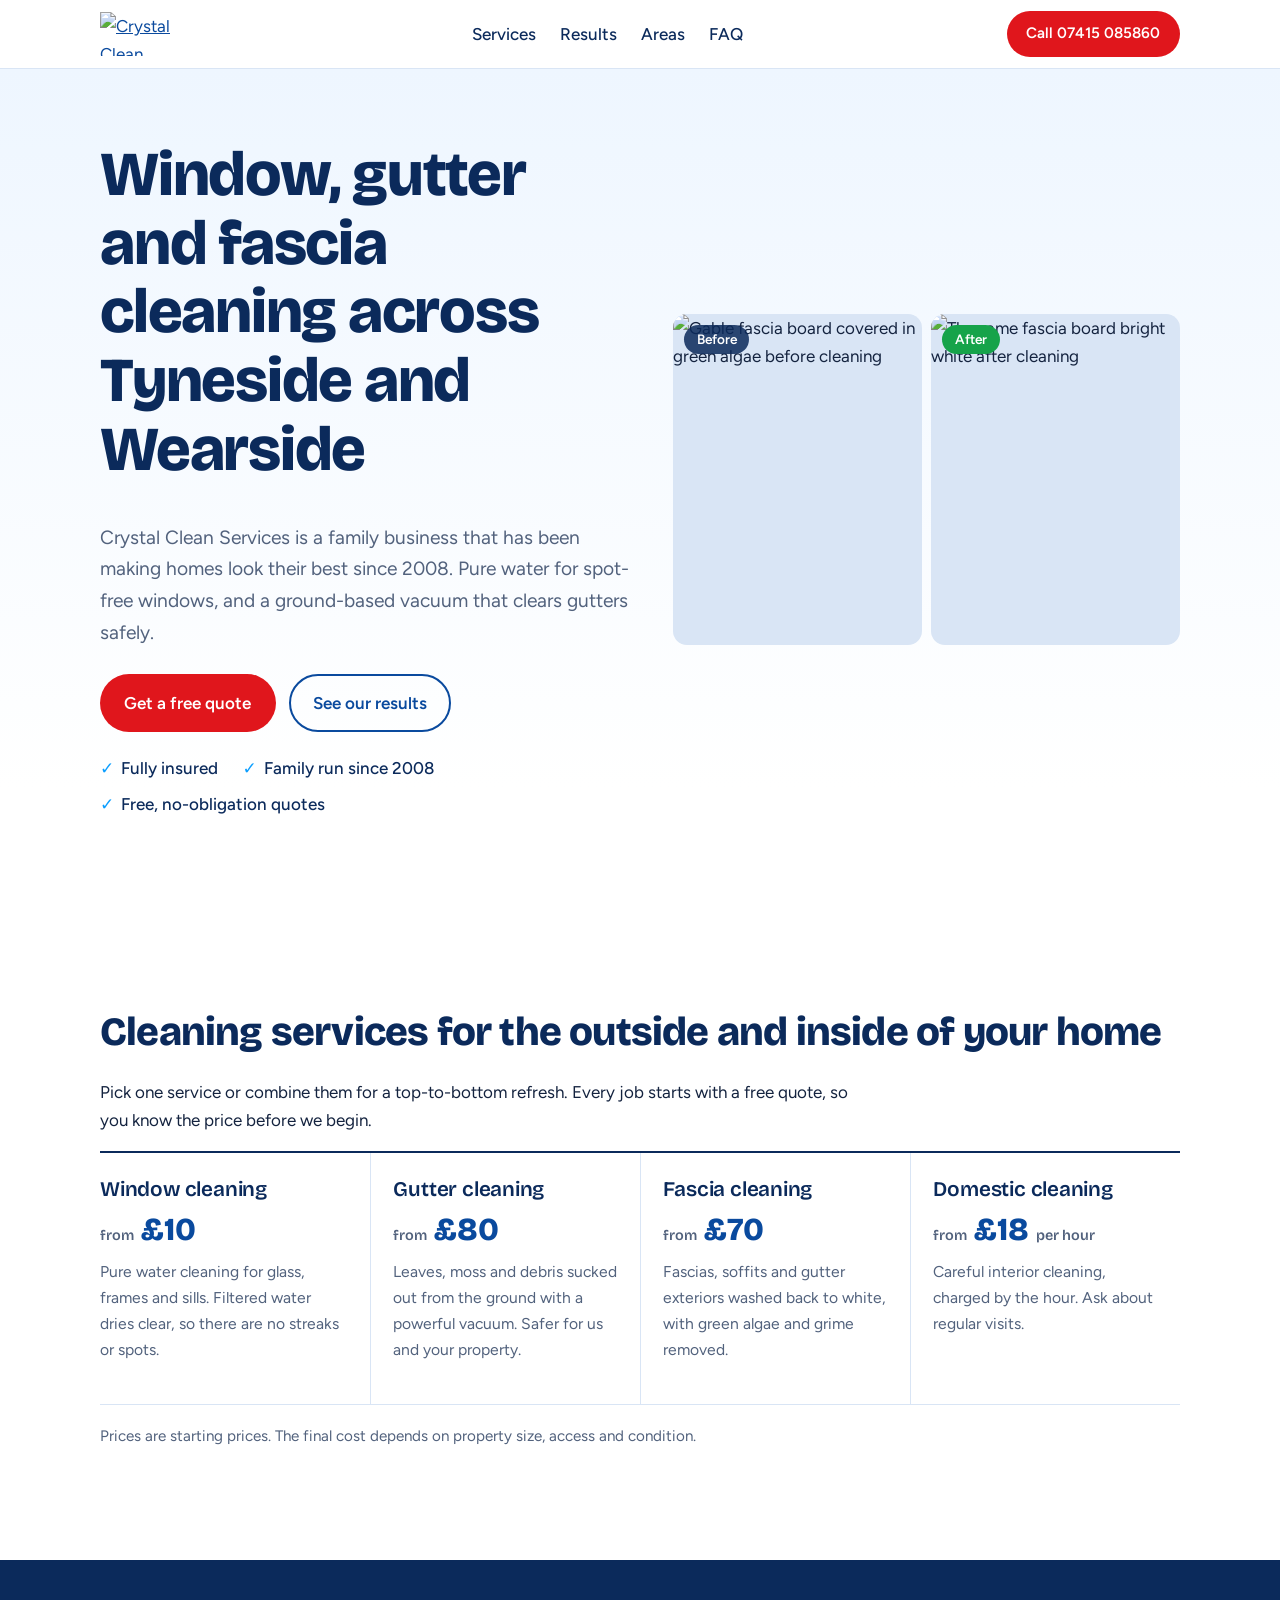
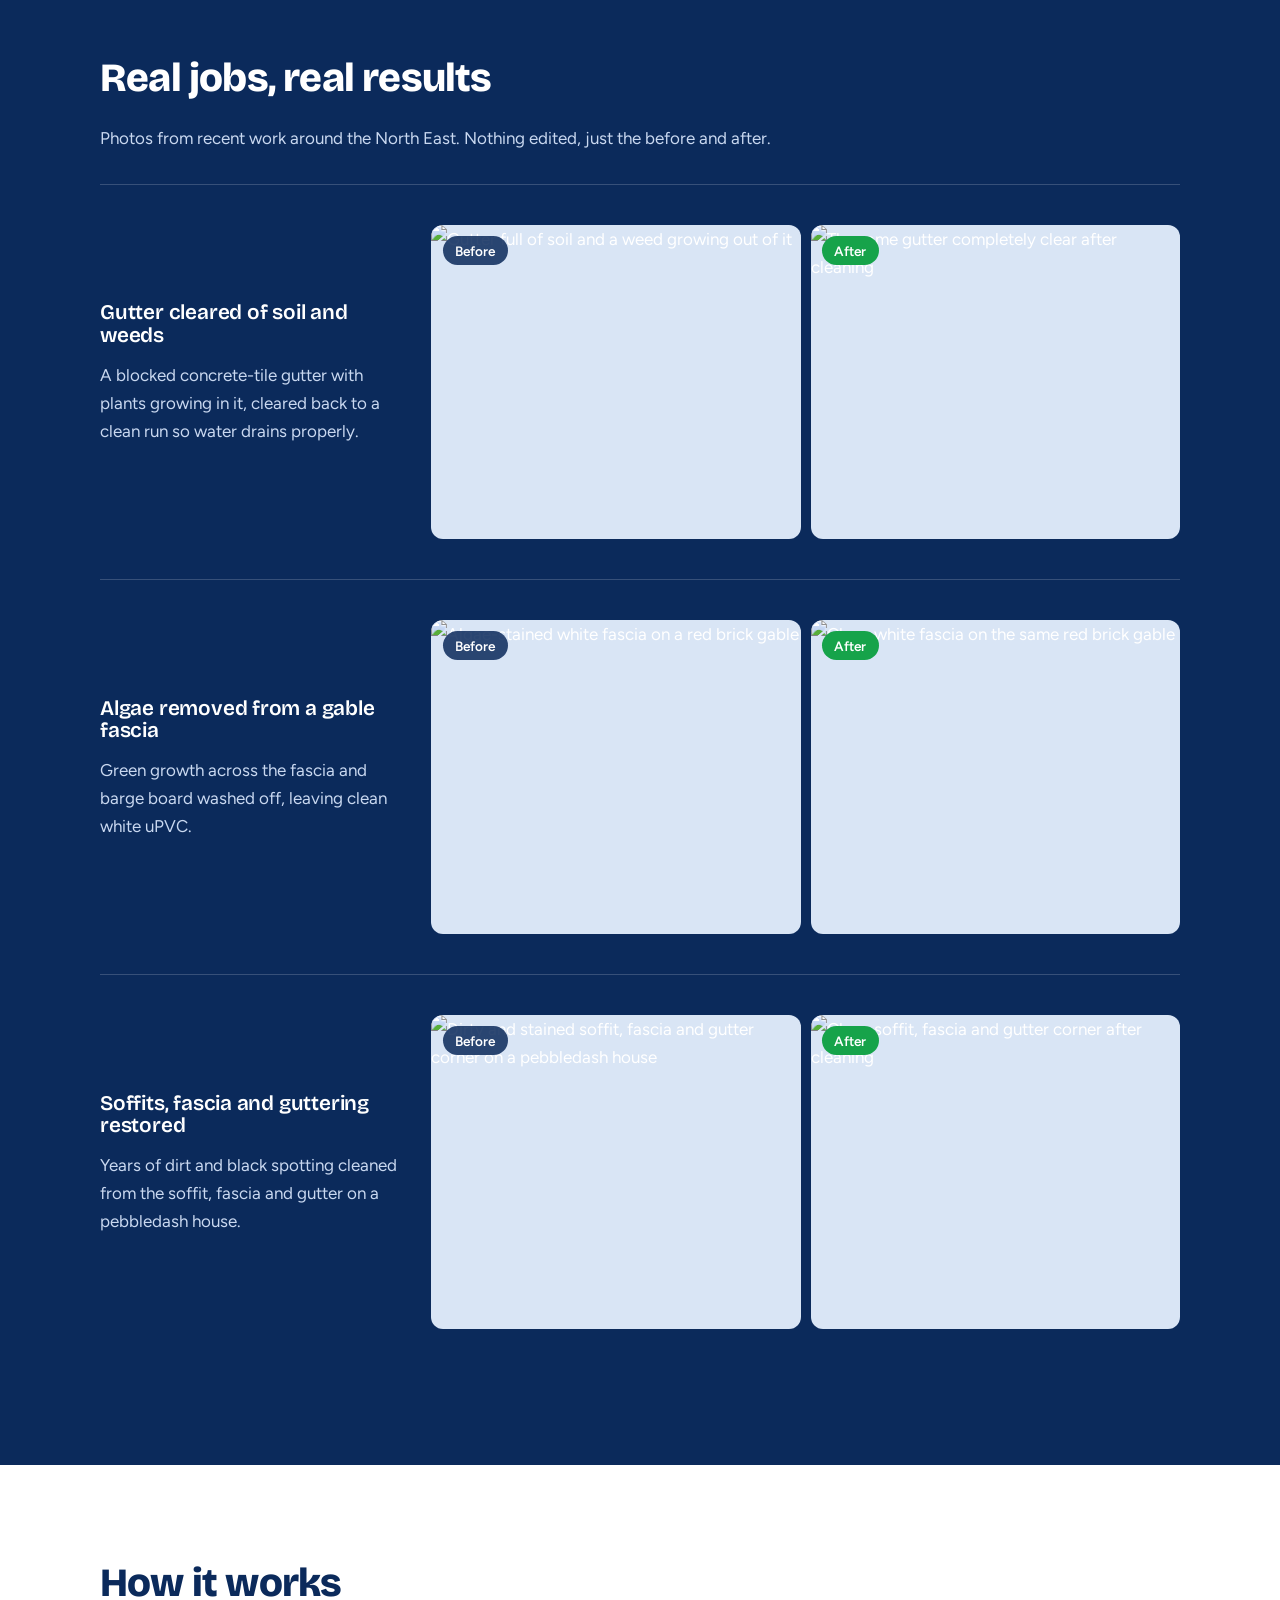
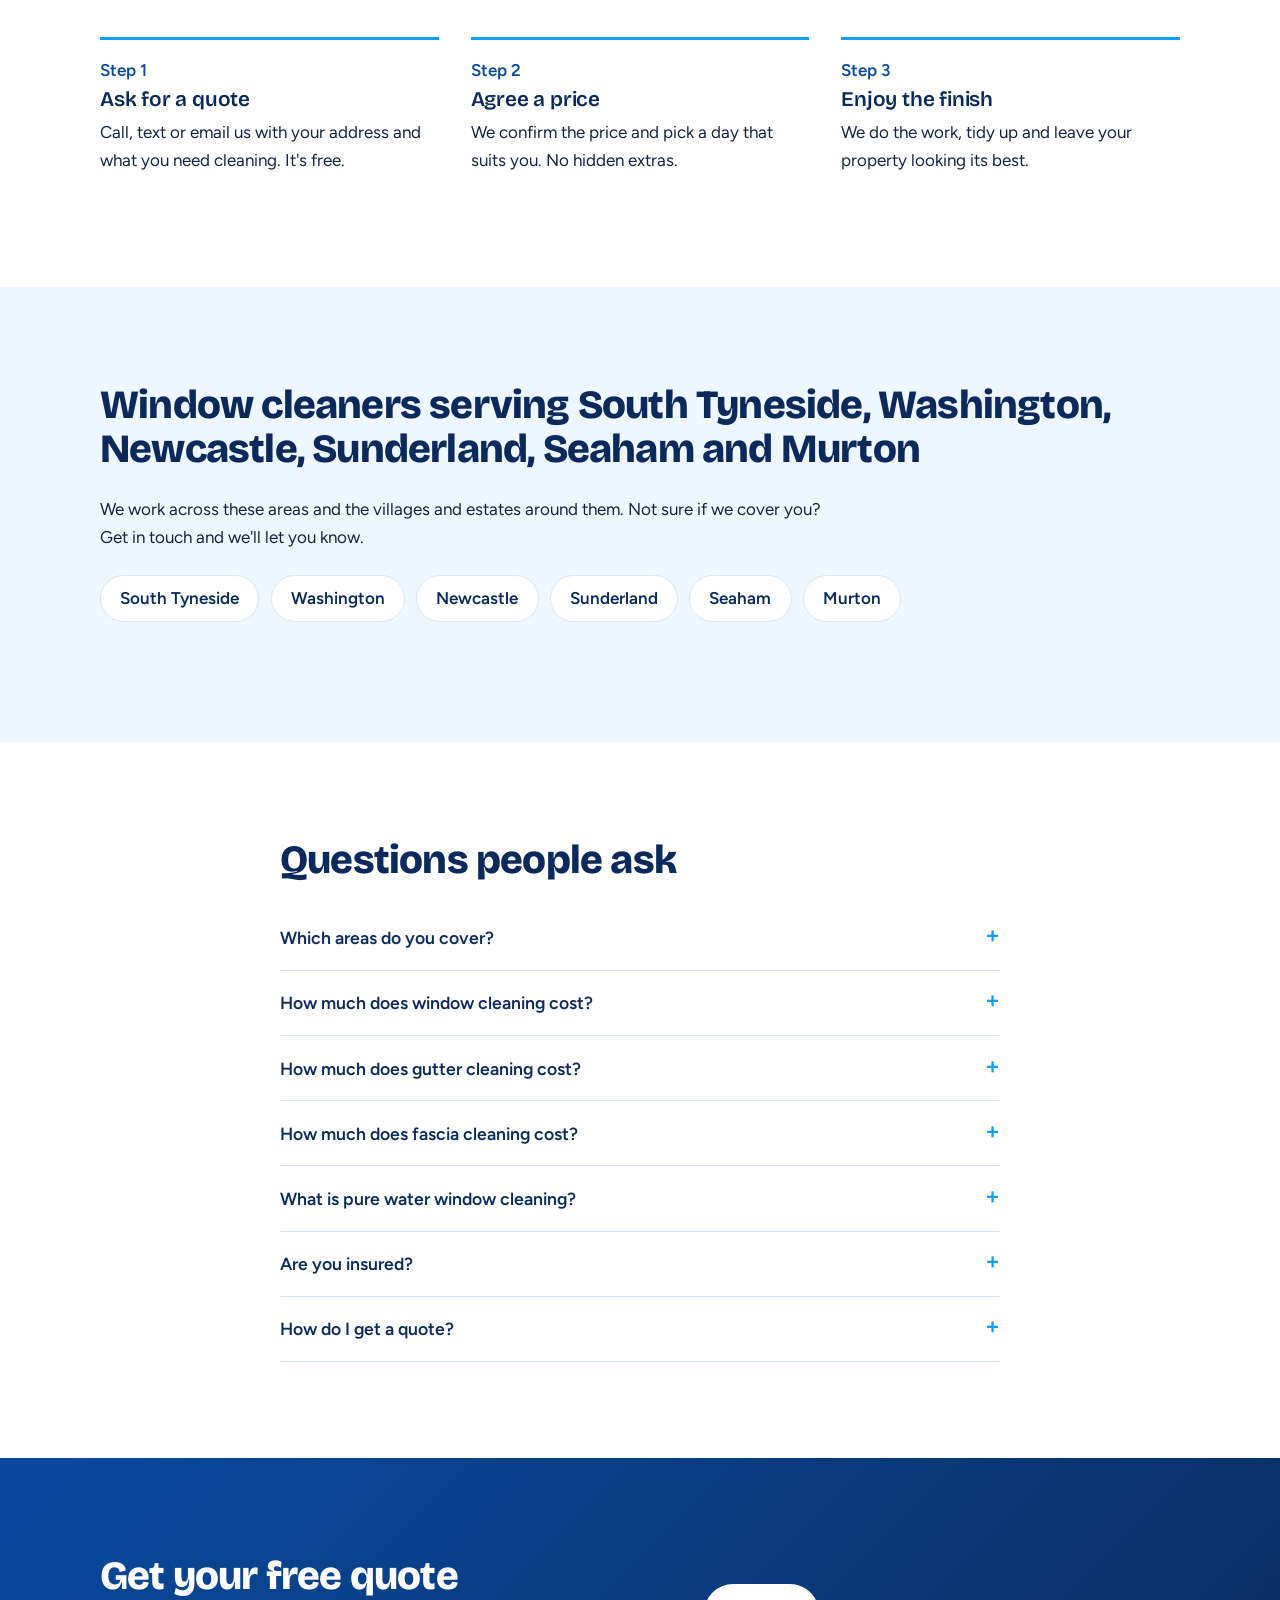
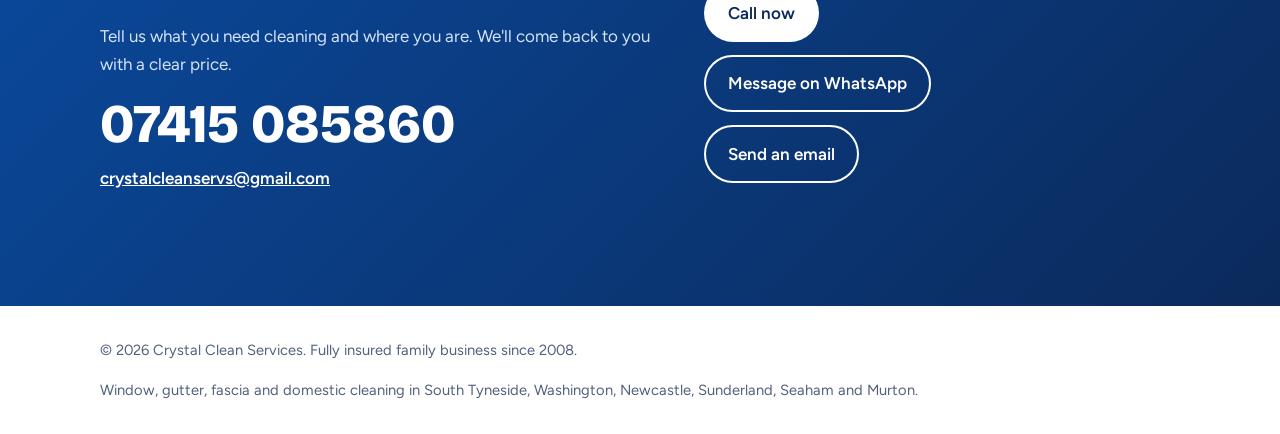
==== index.html @ f23e3ef6 "Add files via upload" ====
<!DOCTYPE html>
<html lang="en-GB">
<head>
<meta charset="utf-8">
<meta name="viewport" content="width=device-width, initial-scale=1">
<title>Window, Gutter &amp; Fascia Cleaning in South Tyneside, Washington, Newcastle, Sunderland &amp; Seaham | Crystal Clean Services</title>
<meta name="description" content="Family-run, fully insured window, gutter and fascia cleaning since 2008. Pure water window cleaning from £10. Serving South Tyneside, Washington, Newcastle, Sunderland, Seaham and Murton. Free quotes.">
<link rel="canonical" href="https://dmbennison.github.io/Crystal-Clean/">
<meta name="robots" content="index, follow, max-image-preview:large, max-snippet:-1">
<meta name="theme-color" content="#0a4a9e">
<meta name="geo.region" content="GB-TWR">
<link rel="icon" href="favicon.svg" type="image/svg+xml">
<link rel="apple-touch-icon" href="images/logo.png">

<meta property="og:type" content="website">
<meta property="og:site_name" content="Crystal Clean Services">
<meta property="og:locale" content="en_GB">
<meta property="og:title" content="Crystal Clean Services | Window, Gutter & Fascia Cleaning">
<meta property="og:description" content="Family business since 2008. Fully insured. Free quotes across South Tyneside, Washington, Newcastle, Sunderland, Seaham and Murton.">
<meta property="og:url" content="https://dmbennison.github.io/Crystal-Clean/">
<meta property="og:image" content="https://dmbennison.github.io/Crystal-Clean/images/social.jpg">
<meta name="twitter:card" content="summary_large_image">

<link rel="preconnect" href="https://fonts.googleapis.com">
<link rel="preconnect" href="https://fonts.gstatic.com" crossorigin>
<link href="https://fonts.googleapis.com/css2?family=Bricolage+Grotesque:opsz,wght@12..96,600;12..96,800&family=Figtree:wght@400;500;600&display=swap" rel="stylesheet">

<script type="application/ld+json">
{
  "@context": "https://schema.org",
  "@graph": [
    {
      "@type": ["LocalBusiness", "HomeAndConstructionBusiness"],
      "@id": "https://dmbennison.github.io/Crystal-Clean/#business",
      "name": "Crystal Clean Services",
      "url": "https://dmbennison.github.io/Crystal-Clean/",
      "logo": "https://dmbennison.github.io/Crystal-Clean/images/logo.png",
      "image": "https://dmbennison.github.io/Crystal-Clean/images/social.jpg",
      "description": "Family-run window cleaning, gutter cleaning, fascia and soffit cleaning and domestic cleaning business serving South Tyneside, Washington, Newcastle, Sunderland, Seaham and Murton since 2008. Fully insured.",
      "telephone": "+447415085860",
      "email": "crystalcleanservs@gmail.com",
      "foundingDate": "2008",
      "priceRange": "££",
      "currenciesAccepted": "GBP",
      "slogan": "Spotless results every time",
      "knowsAbout": ["Window cleaning", "Pure water window cleaning", "Gutter cleaning", "Gutter vacuum clearance", "Fascia cleaning", "Soffit cleaning", "Domestic cleaning"],
      "areaServed": [
        {"@type": "AdministrativeArea", "name": "South Tyneside"},
        {"@type": "City", "name": "Washington"},
        {"@type": "City", "name": "Newcastle upon Tyne"},
        {"@type": "City", "name": "Sunderland"},
        {"@type": "City", "name": "Seaham"},
        {"@type": "Place", "name": "Murton"}
      ],
      "hasOfferCatalog": {
        "@type": "OfferCatalog",
        "name": "Cleaning services",
        "itemListElement": [
          {"@type": "Offer", "priceSpecification": {"@type": "PriceSpecification", "minPrice": 10, "priceCurrency": "GBP"}, "itemOffered": {"@type": "Service", "name": "Window cleaning", "description": "Pure water window cleaning for a spot-free finish."}},
          {"@type": "Offer", "priceSpecification": {"@type": "PriceSpecification", "minPrice": 80, "priceCurrency": "GBP"}, "itemOffered": {"@type": "Service", "name": "Gutter cleaning", "description": "Gutters cleared from the ground using a powerful vacuum system."}},
          {"@type": "Offer", "priceSpecification": {"@type": "PriceSpecification", "minPrice": 70, "priceCurrency": "GBP"}, "itemOffered": {"@type": "Service", "name": "Fascia cleaning", "description": "Fascias, soffits and guttering exteriors cleaned and restored to white."}},
          {"@type": "Offer", "priceSpecification": {"@type": "UnitPriceSpecification", "price": 18, "priceCurrency": "GBP", "unitText": "HUR"}, "itemOffered": {"@type": "Service", "name": "Domestic cleaning", "description": "Interior home cleaning charged by the hour."}}
        ]
      }
    },
    {
      "@type": "WebSite",
      "@id": "https://dmbennison.github.io/Crystal-Clean/#website",
      "url": "https://dmbennison.github.io/Crystal-Clean/",
      "name": "Crystal Clean Services",
      "publisher": {"@id": "https://dmbennison.github.io/Crystal-Clean/#business"},
      "inLanguage": "en-GB"
    },
    {
      "@type": "FAQPage",
      "mainEntity": [
        {"@type": "Question", "name": "Which areas do you cover?", "acceptedAnswer": {"@type": "Answer", "text": "Crystal Clean Services covers South Tyneside, Washington, Newcastle, Sunderland, Seaham and Murton."}},
        {"@type": "Question", "name": "How much does window cleaning cost?", "acceptedAnswer": {"@type": "Answer", "text": "Window cleaning starts from £10. The final price depends on the size and type of property, so we give a free quote first."}},
        {"@type": "Question", "name": "How much does gutter cleaning cost?", "acceptedAnswer": {"@type": "Answer", "text": "Gutter cleaning starts from £80. We clear gutters from the ground with a powerful vacuum system, so no ladders are needed on most homes."}},
        {"@type": "Question", "name": "How much does fascia cleaning cost?", "acceptedAnswer": {"@type": "Answer", "text": "Fascia cleaning starts from £70, depending on the size of the property and how much algae and staining there is."}},
        {"@type": "Question", "name": "What is pure water window cleaning?", "acceptedAnswer": {"@type": "Answer", "text": "Pure water window cleaning uses filtered, mineral-free water so glass and frames dry without streaks or spots and stay cleaner for longer."}},
        {"@type": "Question", "name": "Are you insured?", "acceptedAnswer": {"@type": "Answer", "text": "Yes. Crystal Clean Services is a family business trading since 2008 and is fully insured."}},
        {"@type": "Question", "name": "How do I get a quote?", "acceptedAnswer": {"@type": "Answer", "text": "Call or text 07415 085860 or email crystalcleanservs@gmail.com. Quotes are free."}}
      ]
    }
  ]
}
</script>

<style>
:root{
  --navy:#0b2a5b; --blue:#0a4a9e; --sky:#0b9eff; --red:#e0161c;
  --wash:#eef6ff; --ink:#14233f; --muted:#52627d; --line:#d9e5f5; --white:#fff;
  --display:"Bricolage Grotesque","Segoe UI",system-ui,sans-serif;
  --body:"Figtree","Segoe UI",system-ui,-apple-system,sans-serif;
  --max:1120px;
}
*{box-sizing:border-box}
html{scroll-behavior:smooth;scroll-padding-top:84px}
body{margin:0;font:400 1.0625rem/1.65 var(--body);color:var(--ink);background:var(--white);-webkit-font-smoothing:antialiased}
img{max-width:100%;display:block}
a{color:var(--blue)}
:focus-visible{outline:3px solid var(--sky);outline-offset:3px;border-radius:4px}
.wrap{max-width:var(--max);margin:0 auto;padding:0 1.25rem}
h1,h2,h3{font-family:var(--display);color:var(--navy);line-height:1.1;margin:0 0 .6em;letter-spacing:-.02em}
h1{font-size:clamp(2.2rem,5.6vw,3.9rem);font-weight:800}
h2{font-size:clamp(1.7rem,3.6vw,2.5rem);font-weight:800}
h3{font-size:1.3rem;font-weight:600;letter-spacing:-.01em}
p{margin:0 0 1em;max-width:68ch}
section{padding:clamp(3.5rem,8vw,6rem) 0}
.skip{position:absolute;left:-999px}.skip:focus{left:1rem;top:1rem;background:#fff;padding:.5rem 1rem;z-index:99}

/* header */
header{position:sticky;top:0;z-index:20;background:rgba(255,255,255,.94);backdrop-filter:blur(8px);border-bottom:1px solid var(--line)}
.bar{display:flex;align-items:center;justify-content:space-between;gap:1rem;min-height:68px}
.bar img{height:44px;width:auto}
nav ul{display:flex;gap:1.5rem;list-style:none;margin:0;padding:0}
nav a{text-decoration:none;color:var(--navy);font-weight:500}
nav a:hover{color:var(--sky)}
.btn{display:inline-flex;align-items:center;gap:.5rem;padding:.8rem 1.4rem;border-radius:999px;font-weight:600;text-decoration:none;border:2px solid transparent;transition:background .2s,transform .2s}
.btn-primary{background:var(--red);color:#fff}.btn-primary:hover{background:#b80f14}
.btn-ghost{border-color:var(--blue);color:var(--blue)}.btn-ghost:hover{background:var(--wash)}
.btn-sm{padding:.55rem 1.1rem;font-size:.95rem}
@media(max-width:820px){nav{display:none}}

/* hero */
.hero{background:linear-gradient(180deg,var(--wash),#fff 85%);padding-top:clamp(2.5rem,6vw,4.5rem)}
.hero-grid{display:grid;gap:2.5rem;grid-template-columns:1.05fr 1fr;align-items:center}
.hero p.lead{font-size:1.2rem;color:var(--muted)}
.cta-row{display:flex;flex-wrap:wrap;gap:.8rem;margin:1.6rem 0 1.4rem}
.trust{display:flex;flex-wrap:wrap;gap:.5rem 1.5rem;list-style:none;margin:0;padding:0;font-weight:500;color:var(--navy)}
.trust li::before{content:"✓";color:var(--sky);font-weight:800;margin-right:.45rem}
.pair{display:grid;grid-template-columns:1fr 1fr;gap:.6rem}
.pair figure{margin:0;position:relative;border-radius:14px;overflow:hidden;background:var(--line)}
.pair img{width:100%;height:100%;object-fit:cover;aspect-ratio:3/4}
@media(max-width:860px){.hero-grid{grid-template-columns:1fr}}

/* services */
.services{display:grid;grid-template-columns:repeat(4,1fr);border-top:2px solid var(--navy)}
.svc{padding:1.6rem 1.4rem 1.6rem 0;border-bottom:1px solid var(--line)}
.svc+.svc{padding-left:1.4rem;border-left:1px solid var(--line)}
.price{font-family:var(--display);font-weight:800;font-size:2rem;color:var(--blue);line-height:1;margin:.2rem 0 .8rem}
.price small{font-size:.9rem;font-weight:600;color:var(--muted)}
.svc p{font-size:.98rem;color:var(--muted)}
.note{color:var(--muted);font-size:.95rem;margin-top:1.2rem}
@media(max-width:900px){.services{grid-template-columns:1fr 1fr}.svc:nth-child(odd){padding-left:0;border-left:0}}
@media(max-width:540px){.services{grid-template-columns:1fr}.svc+.svc{padding-left:0;border-left:0}}

/* results */
.results{background:var(--navy);color:#fff}
.results h2,.results h3{color:#fff}
.results p{color:#c9d8f0}
.job{display:grid;grid-template-columns:minmax(0,.8fr) minmax(0,2fr);gap:2rem;align-items:center;padding:2.5rem 0;border-top:1px solid rgba(255,255,255,.18)}
.job:first-of-type{margin-top:2rem}
.job .pair figure{border-radius:12px}
.job .pair img{aspect-ratio:4/3.4}
.tag{position:absolute;left:.7rem;top:.7rem;padding:.2rem .8rem;border-radius:999px;font-size:.85rem;font-weight:600;color:#fff;background:rgba(11,42,91,.85)}
.tag.after{background:#16a34a}
@media(max-width:860px){.job{grid-template-columns:1fr;gap:1rem}}
@media(max-width:480px){.job .pair{grid-template-columns:1fr}}

/* process */
.steps{display:grid;grid-template-columns:repeat(3,1fr);gap:2rem;list-style:none;padding:0;margin:2rem 0 0;counter-reset:s}
.steps li{counter-increment:s;padding-top:1rem;border-top:3px solid var(--sky)}
.steps li::before{content:"Step " counter(s);display:block;font-weight:600;color:var(--blue);margin-bottom:.3rem}
.steps h3{margin-bottom:.3em}
@media(max-width:760px){.steps{grid-template-columns:1fr}}

/* areas */
.areas{background:var(--wash)}
.area-list{display:flex;flex-wrap:wrap;gap:.7rem;list-style:none;padding:0;margin:1.5rem 0}
.area-list li{background:#fff;border:1px solid var(--line);border-radius:999px;padding:.5rem 1.2rem;font-weight:600;color:var(--navy)}

/* faq */
details{border-bottom:1px solid var(--line);padding:1.1rem 0}
summary{cursor:pointer;font-weight:600;font-size:1.1rem;color:var(--navy);list-style:none;display:flex;justify-content:space-between;gap:1rem}
summary::-webkit-details-marker{display:none}
summary::after{content:"+";font-size:1.5rem;line-height:1;color:var(--sky)}
details[open] summary::after{content:"–"}
details p{margin:.8rem 0 0;color:var(--muted)}
.faq{max-width:760px}

/* contact */
.contact{background:linear-gradient(135deg,var(--blue),var(--navy));color:#fff}
.contact h2{color:#fff}.contact p{color:#d4e3fa}
.contact-grid{display:grid;grid-template-columns:1.2fr 1fr;gap:2rem;align-items:center}
.phone{font-family:var(--display);font-weight:800;font-size:clamp(2rem,6vw,3.4rem);color:#fff;text-decoration:none;display:block;line-height:1.1}
.contact a.mail{color:#fff;font-weight:600}
.contact .btn-ghost{border-color:#fff;color:#fff}.contact .btn-ghost:hover{background:rgba(255,255,255,.12)}
.contact .btn-primary{background:#fff;color:var(--navy)}.contact .btn-primary:hover{background:var(--wash)}
@media(max-width:760px){.contact-grid{grid-template-columns:1fr}}
footer{padding:2rem 0;font-size:.92rem;color:var(--muted)}
footer .wrap{display:flex;flex-wrap:wrap;justify-content:space-between;gap:1rem}
@media(prefers-reduced-motion:reduce){html{scroll-behavior:auto}*{transition:none!important}}
</style>
</head>
<body>
<a class="skip" href="#main">Skip to content</a>

<header>
  <div class="wrap bar">
    <a href="#top" aria-label="Crystal Clean Services home"><img src="images/logo.webp" alt="Crystal Clean Services logo" width="108" height="44"></a>
    <nav aria-label="Main"><ul>
      <li><a href="#services">Services</a></li>
      <li><a href="#results">Results</a></li>
      <li><a href="#areas">Areas</a></li>
      <li><a href="#faq">FAQ</a></li>
    </ul></nav>
    <a class="btn btn-primary btn-sm" href="tel:+447415085860">Call 07415 085860</a>
  </div>
</header>

<main id="main">
<section class="hero" id="top">
  <div class="wrap hero-grid">
    <div>
      <h1>Window, gutter and fascia cleaning across Tyneside and Wearside</h1>
      <p class="lead">Crystal Clean Services is a family business that has been making homes look their best since 2008. Pure water for spot-free windows, and a ground-based vacuum that clears gutters safely.</p>
      <div class="cta-row">
        <a class="btn btn-primary" href="#contact">Get a free quote</a>
        <a class="btn btn-ghost" href="#results">See our results</a>
      </div>
      <ul class="trust">
        <li>Fully insured</li><li>Family run since 2008</li><li>Free, no-obligation quotes</li>
      </ul>
    </div>
    <div class="pair" role="group" aria-label="Fascia before and after cleaning">
      <figure><img src="images/fascia-before.webp" width="800" height="707" alt="Gable fascia board covered in green algae before cleaning"><span class="tag">Before</span></figure>
      <figure><img src="images/fascia-after.webp" width="800" height="706" alt="The same fascia board bright white after cleaning" fetchpriority="high"><span class="tag after">After</span></figure>
    </div>
  </div>
</section>

<section id="services">
  <div class="wrap">
    <h2>Cleaning services for the outside and inside of your home</h2>
    <p>Pick one service or combine them for a top-to-bottom refresh. Every job starts with a free quote, so you know the price before we begin.</p>
    <div class="services">
      <article class="svc">
        <h3>Window cleaning</h3>
        <div class="price"><small>from</small> £10</div>
        <p>Pure water cleaning for glass, frames and sills. Filtered water dries clear, so there are no streaks or spots.</p>
      </article>
      <article class="svc">
        <h3>Gutter cleaning</h3>
        <div class="price"><small>from</small> £80</div>
        <p>Leaves, moss and debris sucked out from the ground with a powerful vacuum. Safer for us and your property.</p>
      </article>
      <article class="svc">
        <h3>Fascia cleaning</h3>
        <div class="price"><small>from</small> £70</div>
        <p>Fascias, soffits and gutter exteriors washed back to white, with green algae and grime removed.</p>
      </article>
      <article class="svc">
        <h3>Domestic cleaning</h3>
        <div class="price"><small>from</small> £18 <small>per hour</small></div>
        <p>Careful interior cleaning, charged by the hour. Ask about regular visits.</p>
      </article>
    </div>
    <p class="note">Prices are starting prices. The final cost depends on property size, access and condition.</p>
  </div>
</section>

<section class="results" id="results">
  <div class="wrap">
    <h2>Real jobs, real results</h2>
    <p>Photos from recent work around the North East. Nothing edited, just the before and after.</p>

    <div class="job">
      <div>
        <h3>Gutter cleared of soil and weeds</h3>
        <p>A blocked concrete-tile gutter with plants growing in it, cleared back to a clean run so water drains properly.</p>
      </div>
      <div class="pair">
        <figure><img loading="lazy" src="images/gutter-before.webp" width="800" height="597" alt="Gutter full of soil and a weed growing out of it"><span class="tag">Before</span></figure>
        <figure><img loading="lazy" src="images/gutter-after.webp" width="800" height="596" alt="The same gutter completely clear after cleaning"><span class="tag after">After</span></figure>
      </div>
    </div>

    <div class="job">
      <div>
        <h3>Algae removed from a gable fascia</h3>
        <p>Green growth across the fascia and barge board washed off, leaving clean white uPVC.</p>
      </div>
      <div class="pair">
        <figure><img loading="lazy" src="images/fascia-before.webp" width="800" height="707" alt="Algae-stained white fascia on a red brick gable"><span class="tag">Before</span></figure>
        <figure><img loading="lazy" src="images/fascia-after.webp" width="800" height="706" alt="Clean white fascia on the same red brick gable"><span class="tag after">After</span></figure>
      </div>
    </div>

    <div class="job">
      <div>
        <h3>Soffits, fascia and guttering restored</h3>
        <p>Years of dirt and black spotting cleaned from the soffit, fascia and gutter on a pebbledash house.</p>
      </div>
      <div class="pair">
        <figure><img loading="lazy" src="images/soffit-before.webp" width="700" height="933" alt="Dirty and stained soffit, fascia and gutter corner on a pebbledash house"><span class="tag">Before</span></figure>
        <figure><img loading="lazy" src="images/soffit-after.webp" width="700" height="932" alt="Clean soffit, fascia and gutter corner after cleaning"><span class="tag after">After</span></figure>
      </div>
    </div>
  </div>
</section>

<section id="how">
  <div class="wrap">
    <h2>How it works</h2>
    <ol class="steps">
      <li><h3>Ask for a quote</h3><p>Call, text or email us with your address and what you need cleaning. It's free.</p></li>
      <li><h3>Agree a price</h3><p>We confirm the price and pick a day that suits you. No hidden extras.</p></li>
      <li><h3>Enjoy the finish</h3><p>We do the work, tidy up and leave your property looking its best.</p></li>
    </ol>
  </div>
</section>

<section class="areas" id="areas">
  <div class="wrap">
    <h2>Window cleaners serving South Tyneside, Washington, Newcastle, Sunderland, Seaham and Murton</h2>
    <p>We work across these areas and the villages and estates around them. Not sure if we cover you? Get in touch and we'll let you know.</p>
    <ul class="area-list">
      <li>South Tyneside</li><li>Washington</li><li>Newcastle</li><li>Sunderland</li><li>Seaham</li><li>Murton</li>
    </ul>
  </div>
</section>

<section id="faq">
  <div class="wrap faq">
    <h2>Questions people ask</h2>
    <details><summary>Which areas do you cover?</summary><p>We cover South Tyneside, Washington, Newcastle, Sunderland, Seaham and Murton.</p></details>
    <details><summary>How much does window cleaning cost?</summary><p>Window cleaning starts from £10. The final price depends on the size and type of your property, so we give you a free quote first.</p></details>
    <details><summary>How much does gutter cleaning cost?</summary><p>Gutter cleaning starts from £80. We clear gutters from the ground with a powerful vacuum system, so most homes don't need ladders.</p></details>
    <details><summary>How much does fascia cleaning cost?</summary><p>Fascia cleaning starts from £70, depending on the size of the property and how much algae and staining there is.</p></details>
    <details><summary>What is pure water window cleaning?</summary><p>We clean with filtered, mineral-free water. Glass and frames dry without streaks or spots, and they stay cleaner for longer.</p></details>
    <details><summary>Are you insured?</summary><p>Yes. Crystal Clean Services has been a family business since 2008 and is fully insured.</p></details>
    <details><summary>How do I get a quote?</summary><p>Call or text 07415 085860 or email crystalcleanservs@gmail.com. Quotes are free.</p></details>
  </div>
</section>

<section class="contact" id="contact">
  <div class="wrap contact-grid">
    <div>
      <h2>Get your free quote</h2>
      <p>Tell us what you need cleaning and where you are. We'll come back to you with a clear price.</p>
      <a class="phone" href="tel:+447415085860">07415 085860</a>
      <p style="margin-top:.6rem"><a class="mail" href="mailto:crystalcleanservs@gmail.com?subject=Quote%20request">crystalcleanservs@gmail.com</a></p>
    </div>
    <div class="cta-row" style="flex-direction:column;align-items:flex-start">
      <a class="btn btn-primary" href="tel:+447415085860">Call now</a>
      <a class="btn btn-ghost" href="https://wa.me/447415085860?text=Hi%2C%20I%27d%20like%20a%20quote%20please">Message on WhatsApp</a>
      <a class="btn btn-ghost" href="mailto:crystalcleanservs@gmail.com?subject=Quote%20request">Send an email</a>
    </div>
  </div>
</section>
</main>

<footer>
  <div class="wrap">
    <span>© <span id="y">2026</span> Crystal Clean Services. Fully insured family business since 2008.</span>
    <span>Window, gutter, fascia and domestic cleaning in South Tyneside, Washington, Newcastle, Sunderland, Seaham and Murton.</span>
  </div>
</footer>
<script>document.getElementById('y').textContent=new Date().getFullYear()</script>
</body>
</html>
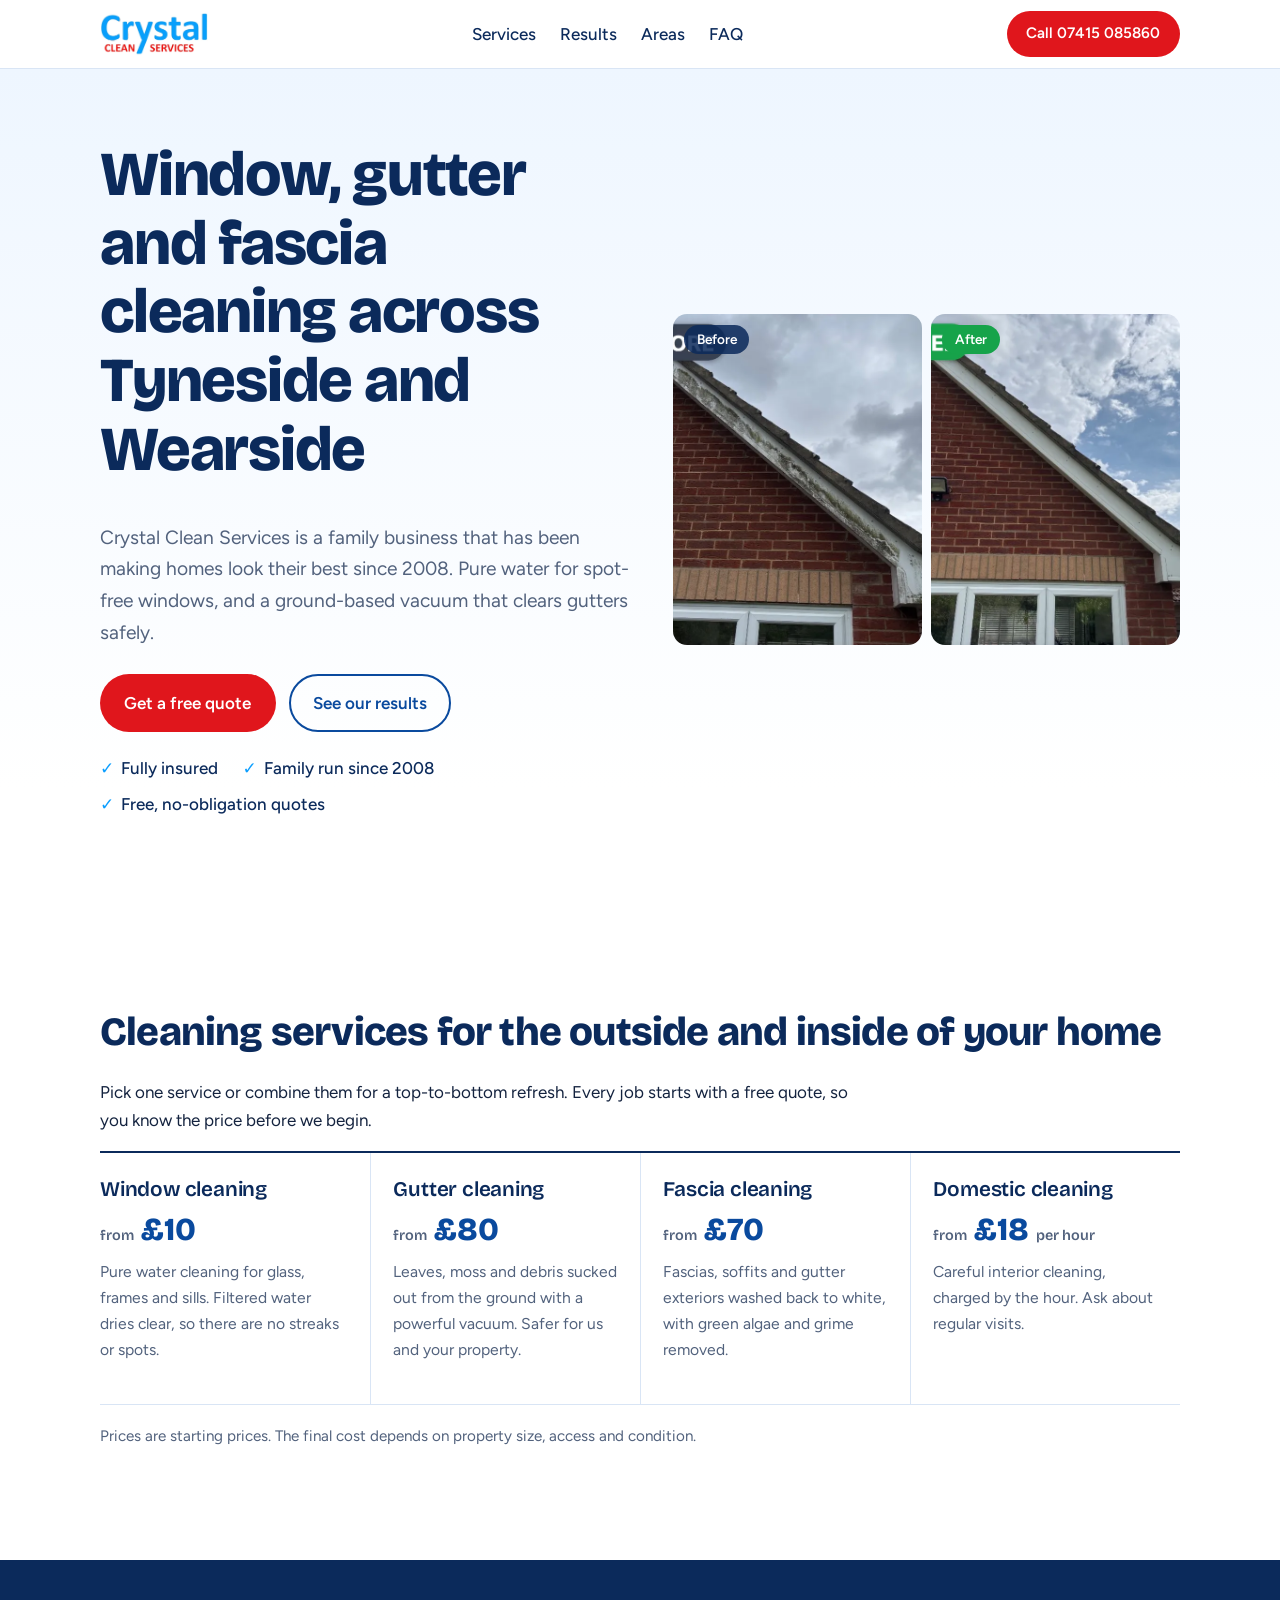
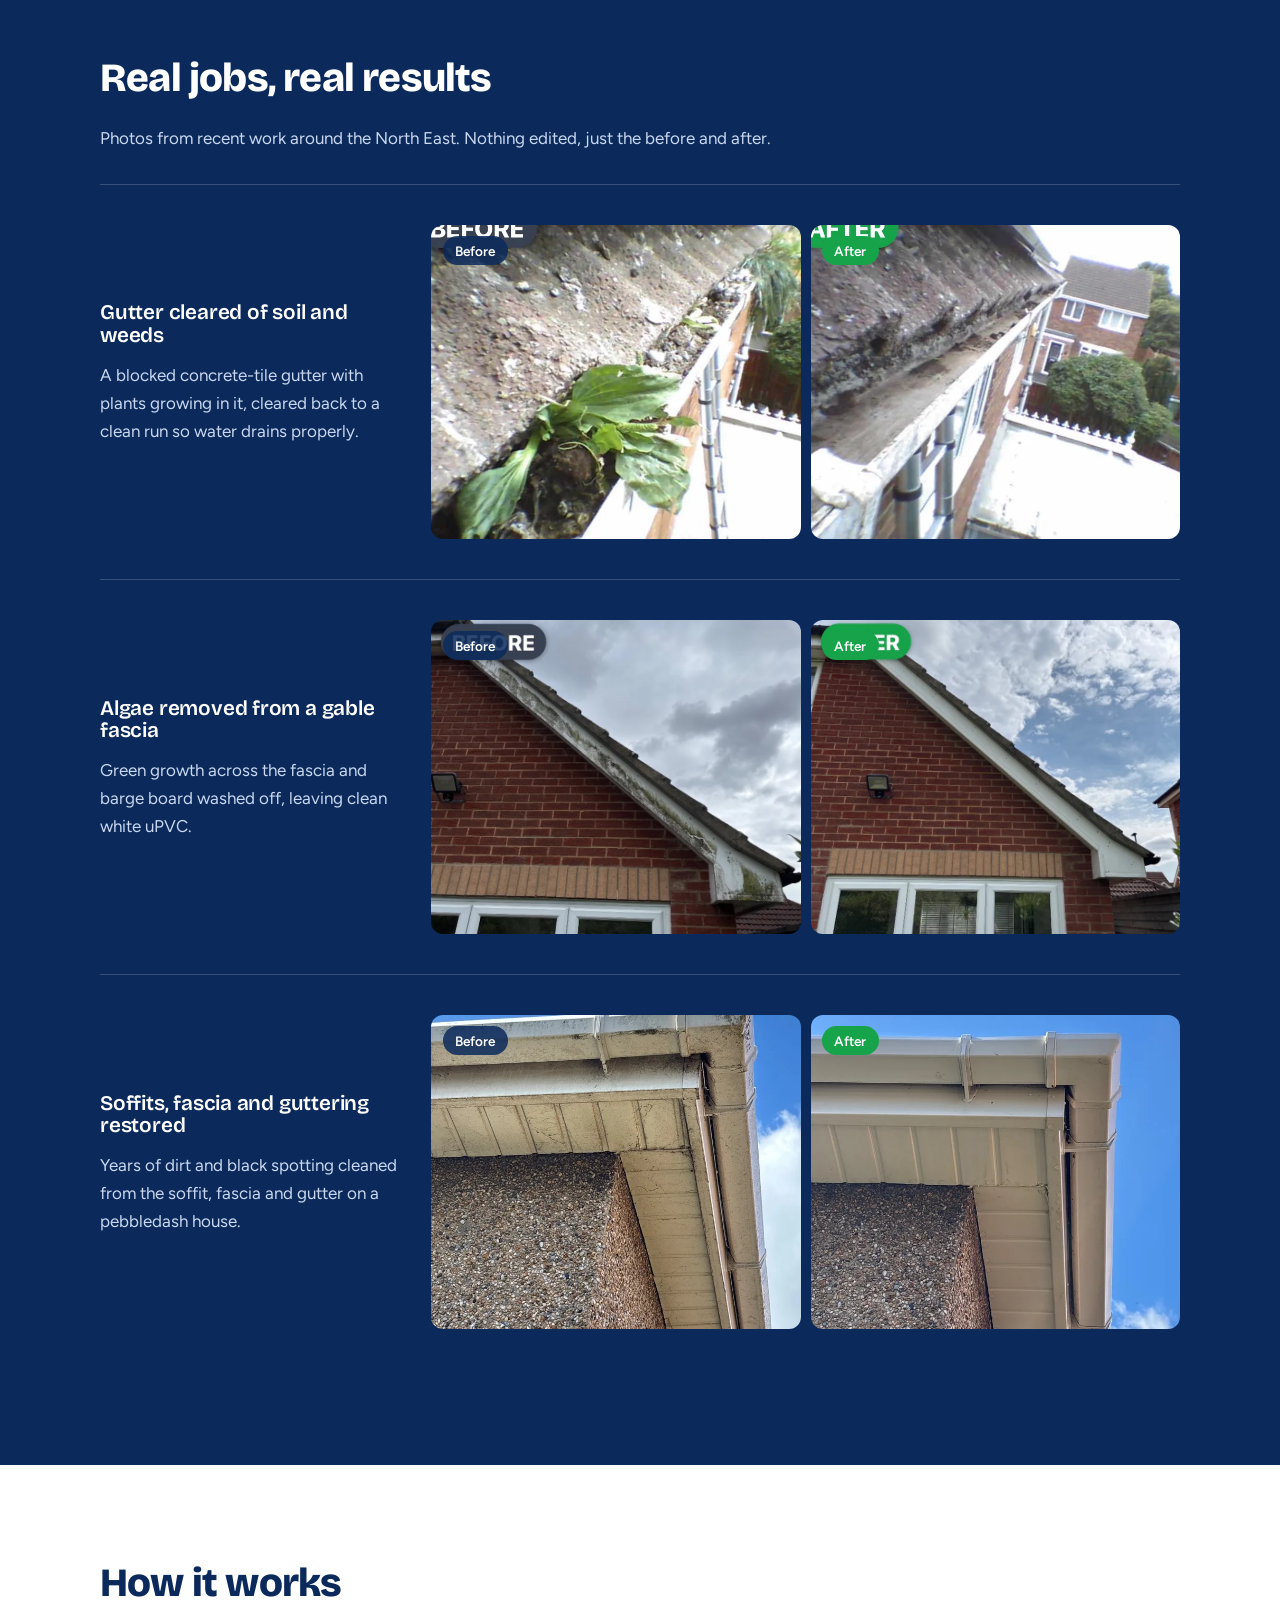
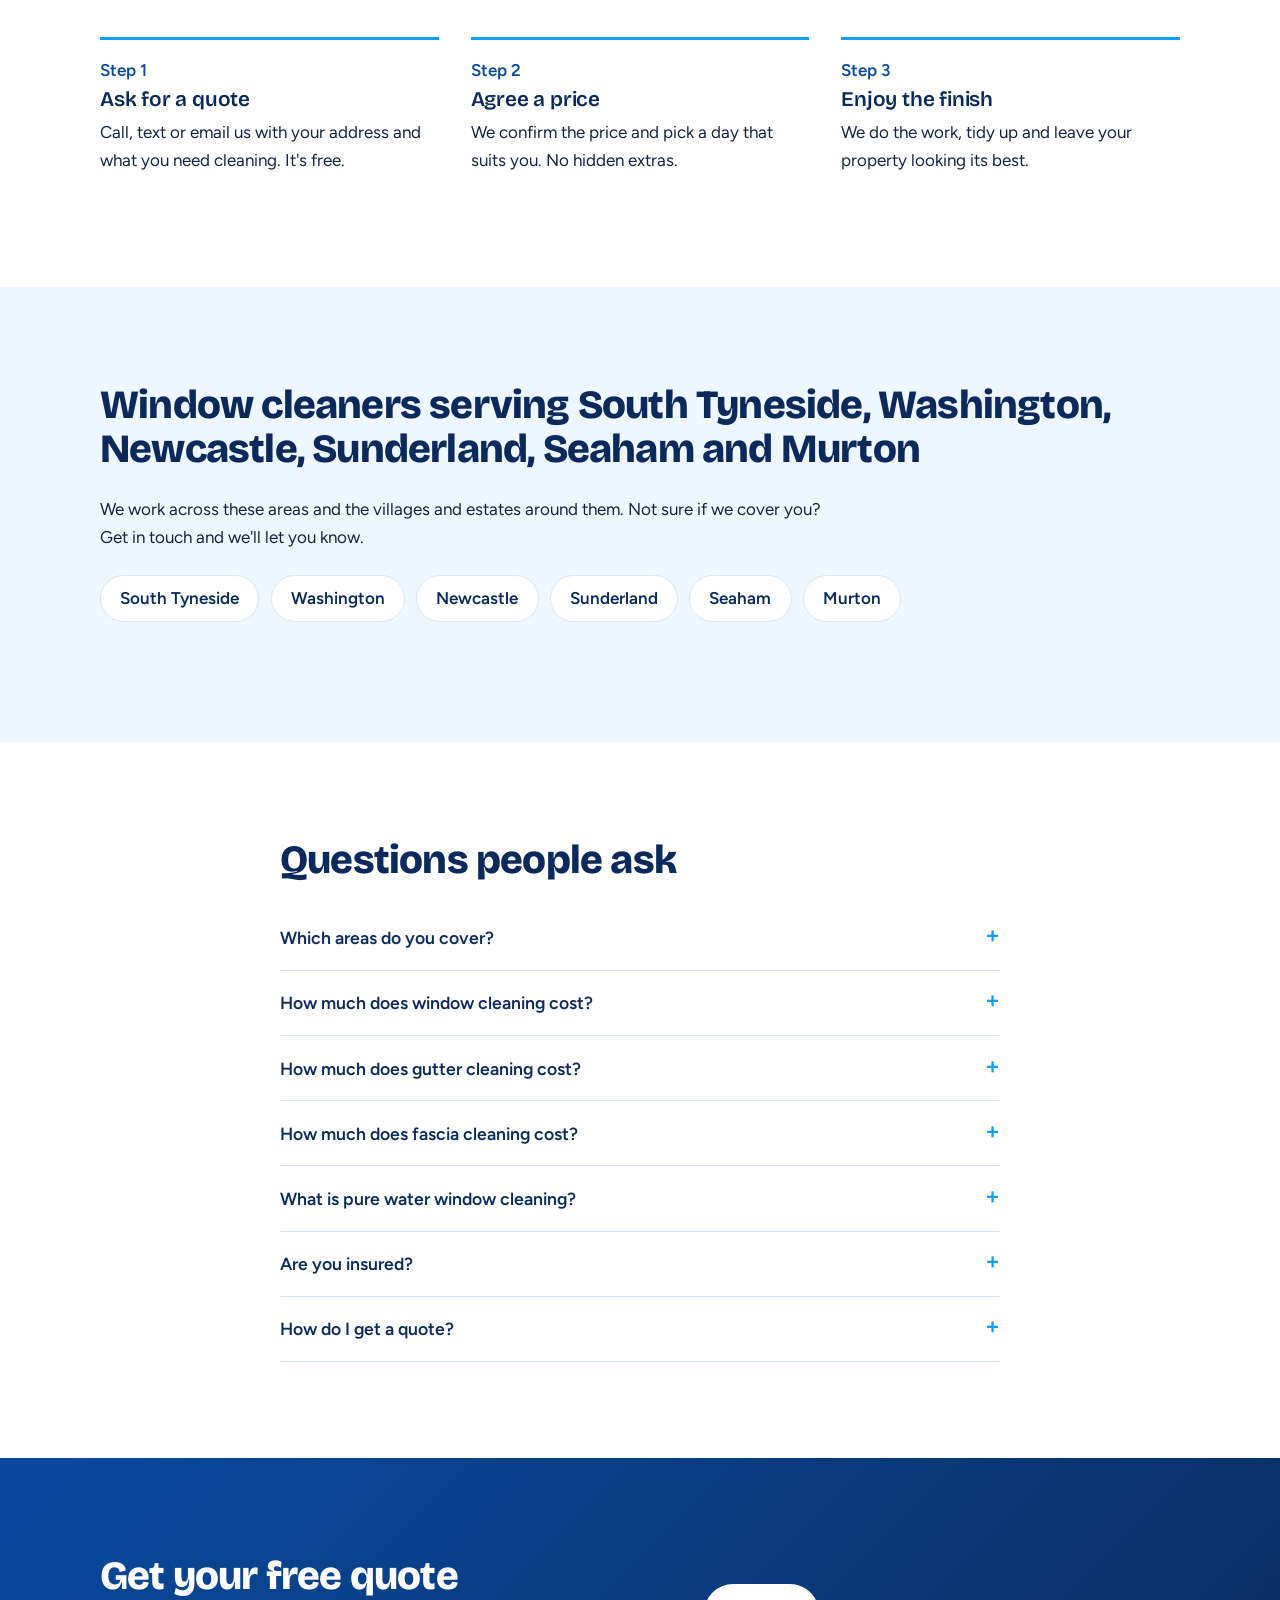
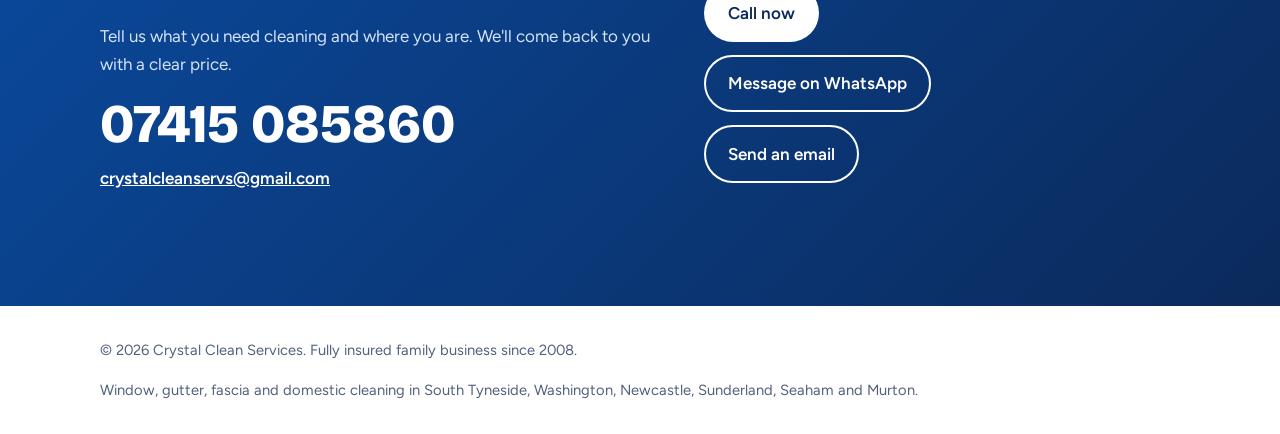
==== commit 7424ab24: "Add files via upload" ====
--- a/index.html
+++ b/index.html
@@ -10,7 +10,7 @@
 <meta name="theme-color" content="#0a4a9e">
 <meta name="geo.region" content="GB-TWR">
 <link rel="icon" href="favicon.svg" type="image/svg+xml">
-<link rel="apple-touch-icon" href="images/logo.png">
+<link rel="apple-touch-icon" href="Images/logo.png">
 
 <meta property="og:type" content="website">
 <meta property="og:site_name" content="Crystal Clean Services">
@@ -18,7 +18,7 @@
 <meta property="og:title" content="Crystal Clean Services | Window, Gutter & Fascia Cleaning">
 <meta property="og:description" content="Family business since 2008. Fully insured. Free quotes across South Tyneside, Washington, Newcastle, Sunderland, Seaham and Murton.">
 <meta property="og:url" content="https://dmbennison.github.io/Crystal-Clean/">
-<meta property="og:image" content="https://dmbennison.github.io/Crystal-Clean/images/social.jpg">
+<meta property="og:image" content="https://dmbennison.github.io/Crystal-Clean/Images/social.jpg">
 <meta name="twitter:card" content="summary_large_image">
 
 <link rel="preconnect" href="https://fonts.googleapis.com">
@@ -34,8 +34,8 @@
       "@id": "https://dmbennison.github.io/Crystal-Clean/#business",
       "name": "Crystal Clean Services",
       "url": "https://dmbennison.github.io/Crystal-Clean/",
-      "logo": "https://dmbennison.github.io/Crystal-Clean/images/logo.png",
-      "image": "https://dmbennison.github.io/Crystal-Clean/images/social.jpg",
+      "logo": "https://dmbennison.github.io/Crystal-Clean/Images/logo.png",
+      "image": "https://dmbennison.github.io/Crystal-Clean/Images/social.jpg",
       "description": "Family-run window cleaning, gutter cleaning, fascia and soffit cleaning and domestic cleaning business serving South Tyneside, Washington, Newcastle, Sunderland, Seaham and Murton since 2008. Fully insured.",
       "telephone": "+447415085860",
       "email": "crystalcleanservs@gmail.com",
@@ -199,7 +199,7 @@
 
 <header>
   <div class="wrap bar">
-    <a href="#top" aria-label="Crystal Clean Services home"><img src="images/logo.webp" alt="Crystal Clean Services logo" width="108" height="44"></a>
+    <a href="#top" aria-label="Crystal Clean Services home"><img src="Images/logo.webp" alt="Crystal Clean Services logo" width="108" height="44"></a>
     <nav aria-label="Main"><ul>
       <li><a href="#services">Services</a></li>
       <li><a href="#results">Results</a></li>
@@ -225,8 +225,8 @@
       </ul>
     </div>
     <div class="pair" role="group" aria-label="Fascia before and after cleaning">
-      <figure><img src="images/fascia-before.webp" width="800" height="707" alt="Gable fascia board covered in green algae before cleaning"><span class="tag">Before</span></figure>
-      <figure><img src="images/fascia-after.webp" width="800" height="706" alt="The same fascia board bright white after cleaning" fetchpriority="high"><span class="tag after">After</span></figure>
+      <figure><img src="Images/fascia-before.webp" width="800" height="707" alt="Gable fascia board covered in green algae before cleaning"><span class="tag">Before</span></figure>
+      <figure><img src="Images/fascia-after.webp" width="800" height="706" alt="The same fascia board bright white after cleaning" fetchpriority="high"><span class="tag after">After</span></figure>
     </div>
   </div>
 </section>
@@ -272,8 +272,8 @@
         <p>A blocked concrete-tile gutter with plants growing in it, cleared back to a clean run so water drains properly.</p>
       </div>
       <div class="pair">
-        <figure><img loading="lazy" src="images/gutter-before.webp" width="800" height="597" alt="Gutter full of soil and a weed growing out of it"><span class="tag">Before</span></figure>
-        <figure><img loading="lazy" src="images/gutter-after.webp" width="800" height="596" alt="The same gutter completely clear after cleaning"><span class="tag after">After</span></figure>
+        <figure><img loading="lazy" src="Images/gutter-before.webp" width="800" height="597" alt="Gutter full of soil and a weed growing out of it"><span class="tag">Before</span></figure>
+        <figure><img loading="lazy" src="Images/gutter-after.webp" width="800" height="596" alt="The same gutter completely clear after cleaning"><span class="tag after">After</span></figure>
       </div>
     </div>
 
@@ -283,8 +283,8 @@
         <p>Green growth across the fascia and barge board washed off, leaving clean white uPVC.</p>
       </div>
       <div class="pair">
-        <figure><img loading="lazy" src="images/fascia-before.webp" width="800" height="707" alt="Algae-stained white fascia on a red brick gable"><span class="tag">Before</span></figure>
-        <figure><img loading="lazy" src="images/fascia-after.webp" width="800" height="706" alt="Clean white fascia on the same red brick gable"><span class="tag after">After</span></figure>
+        <figure><img loading="lazy" src="Images/fascia-before.webp" width="800" height="707" alt="Algae-stained white fascia on a red brick gable"><span class="tag">Before</span></figure>
+        <figure><img loading="lazy" src="Images/fascia-after.webp" width="800" height="706" alt="Clean white fascia on the same red brick gable"><span class="tag after">After</span></figure>
       </div>
     </div>
 
@@ -294,8 +294,8 @@
         <p>Years of dirt and black spotting cleaned from the soffit, fascia and gutter on a pebbledash house.</p>
       </div>
       <div class="pair">
-        <figure><img loading="lazy" src="images/soffit-before.webp" width="700" height="933" alt="Dirty and stained soffit, fascia and gutter corner on a pebbledash house"><span class="tag">Before</span></figure>
-        <figure><img loading="lazy" src="images/soffit-after.webp" width="700" height="932" alt="Clean soffit, fascia and gutter corner after cleaning"><span class="tag after">After</span></figure>
+        <figure><img loading="lazy" src="Images/soffit-before.webp" width="700" height="933" alt="Dirty and stained soffit, fascia and gutter corner on a pebbledash house"><span class="tag">Before</span></figure>
+        <figure><img loading="lazy" src="Images/soffit-after.webp" width="700" height="932" alt="Clean soffit, fascia and gutter corner after cleaning"><span class="tag after">After</span></figure>
       </div>
     </div>
   </div>
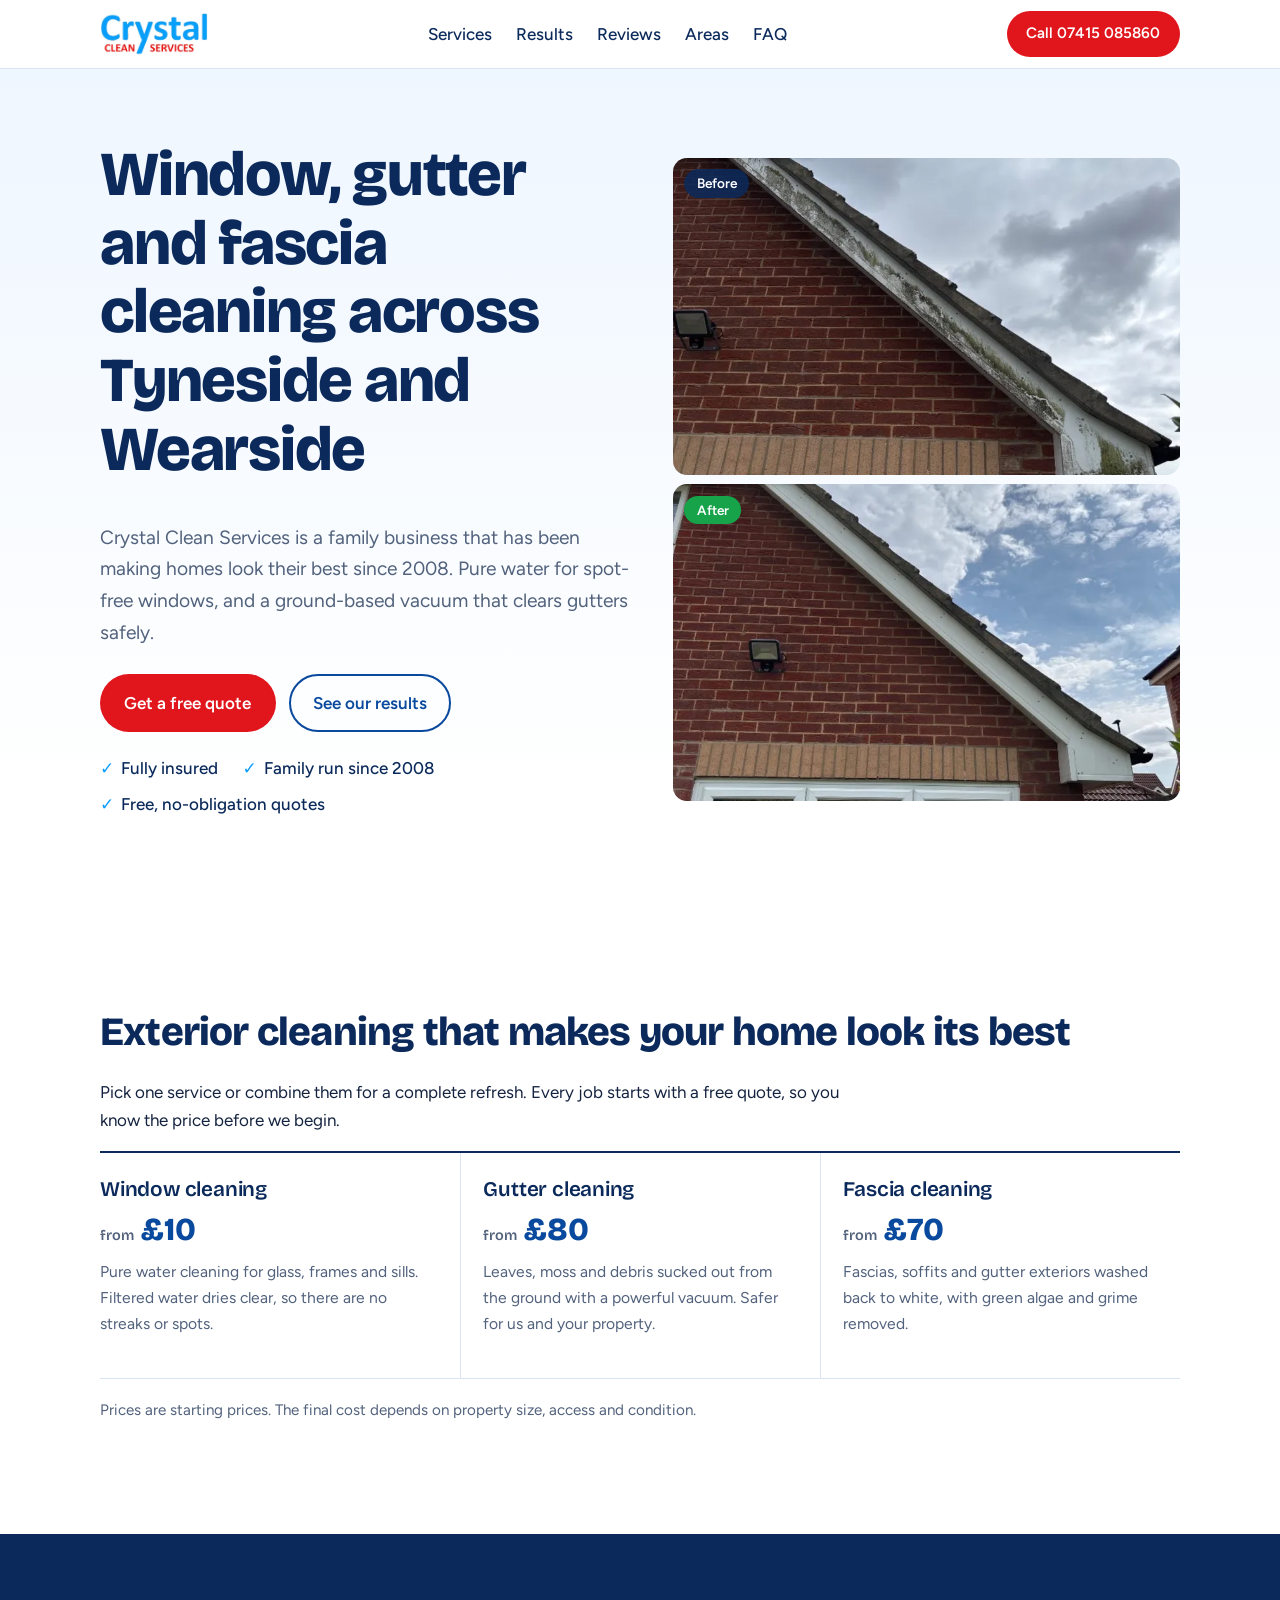
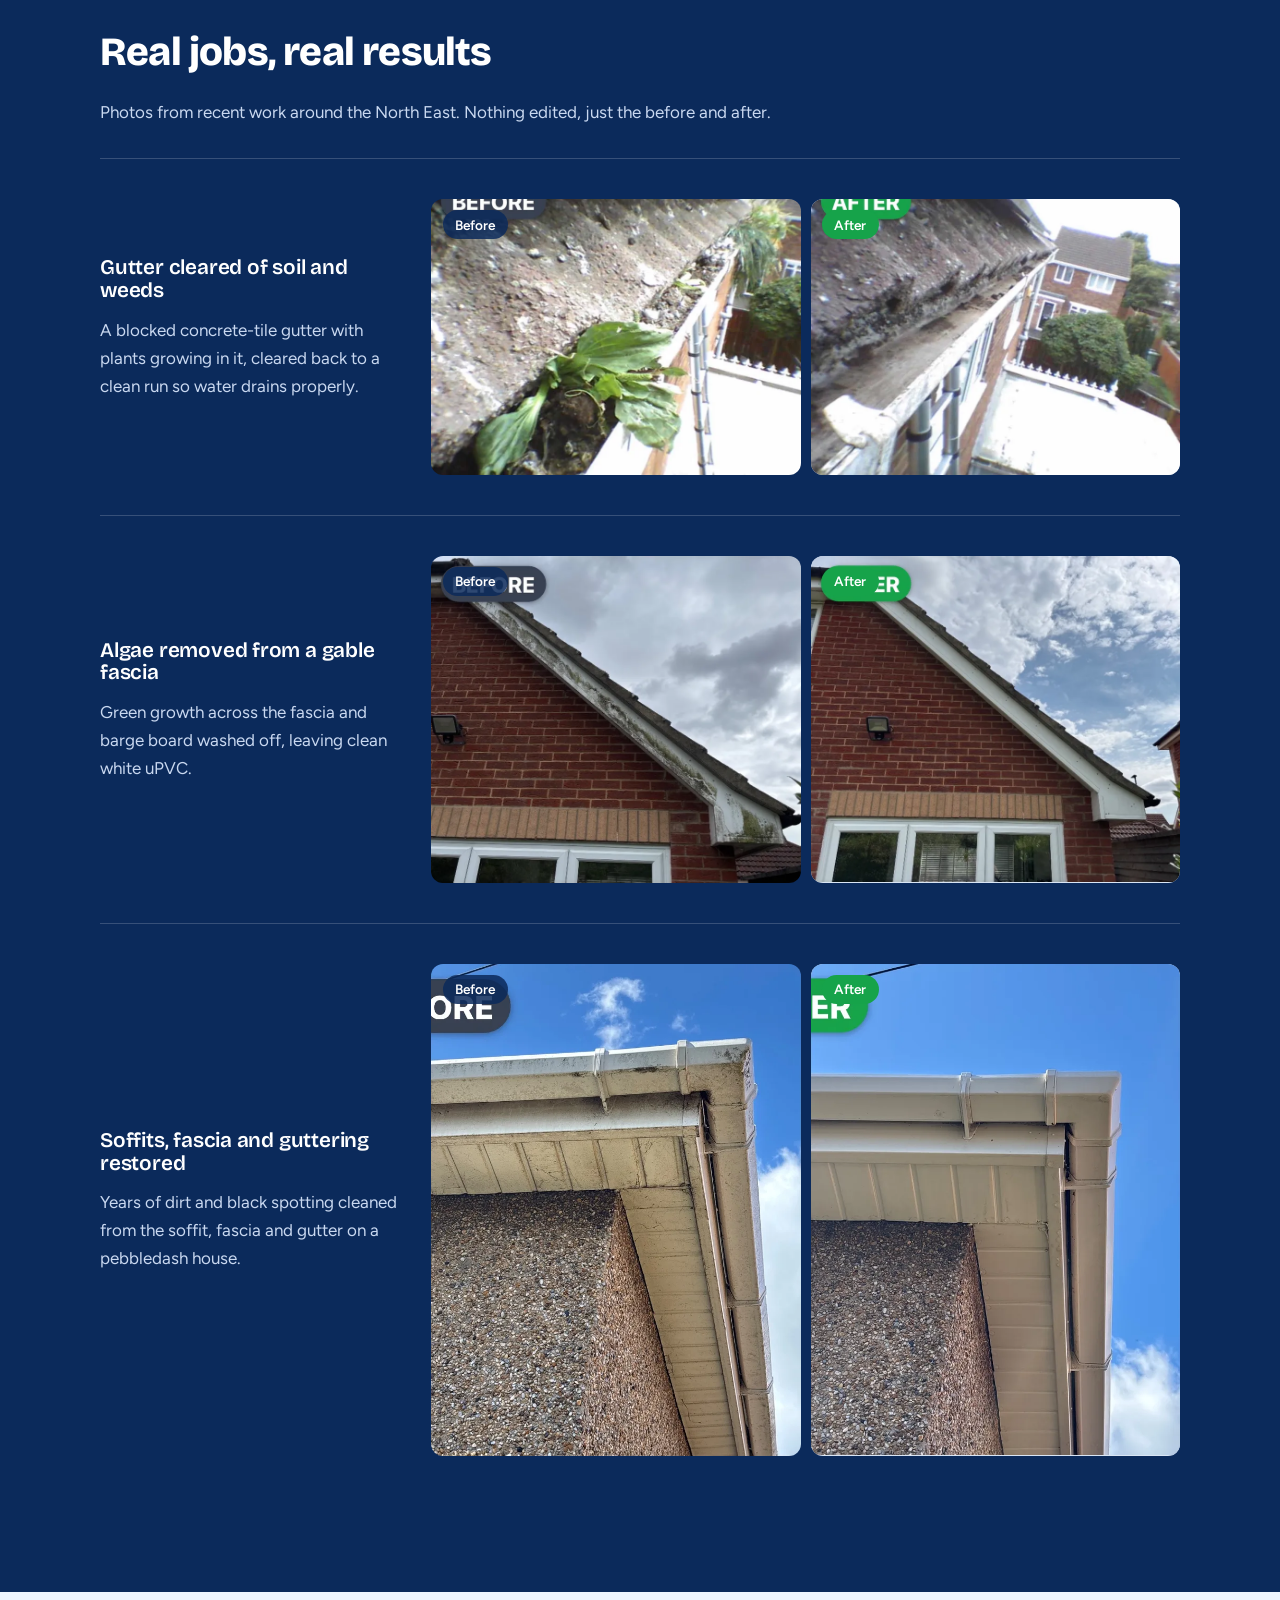
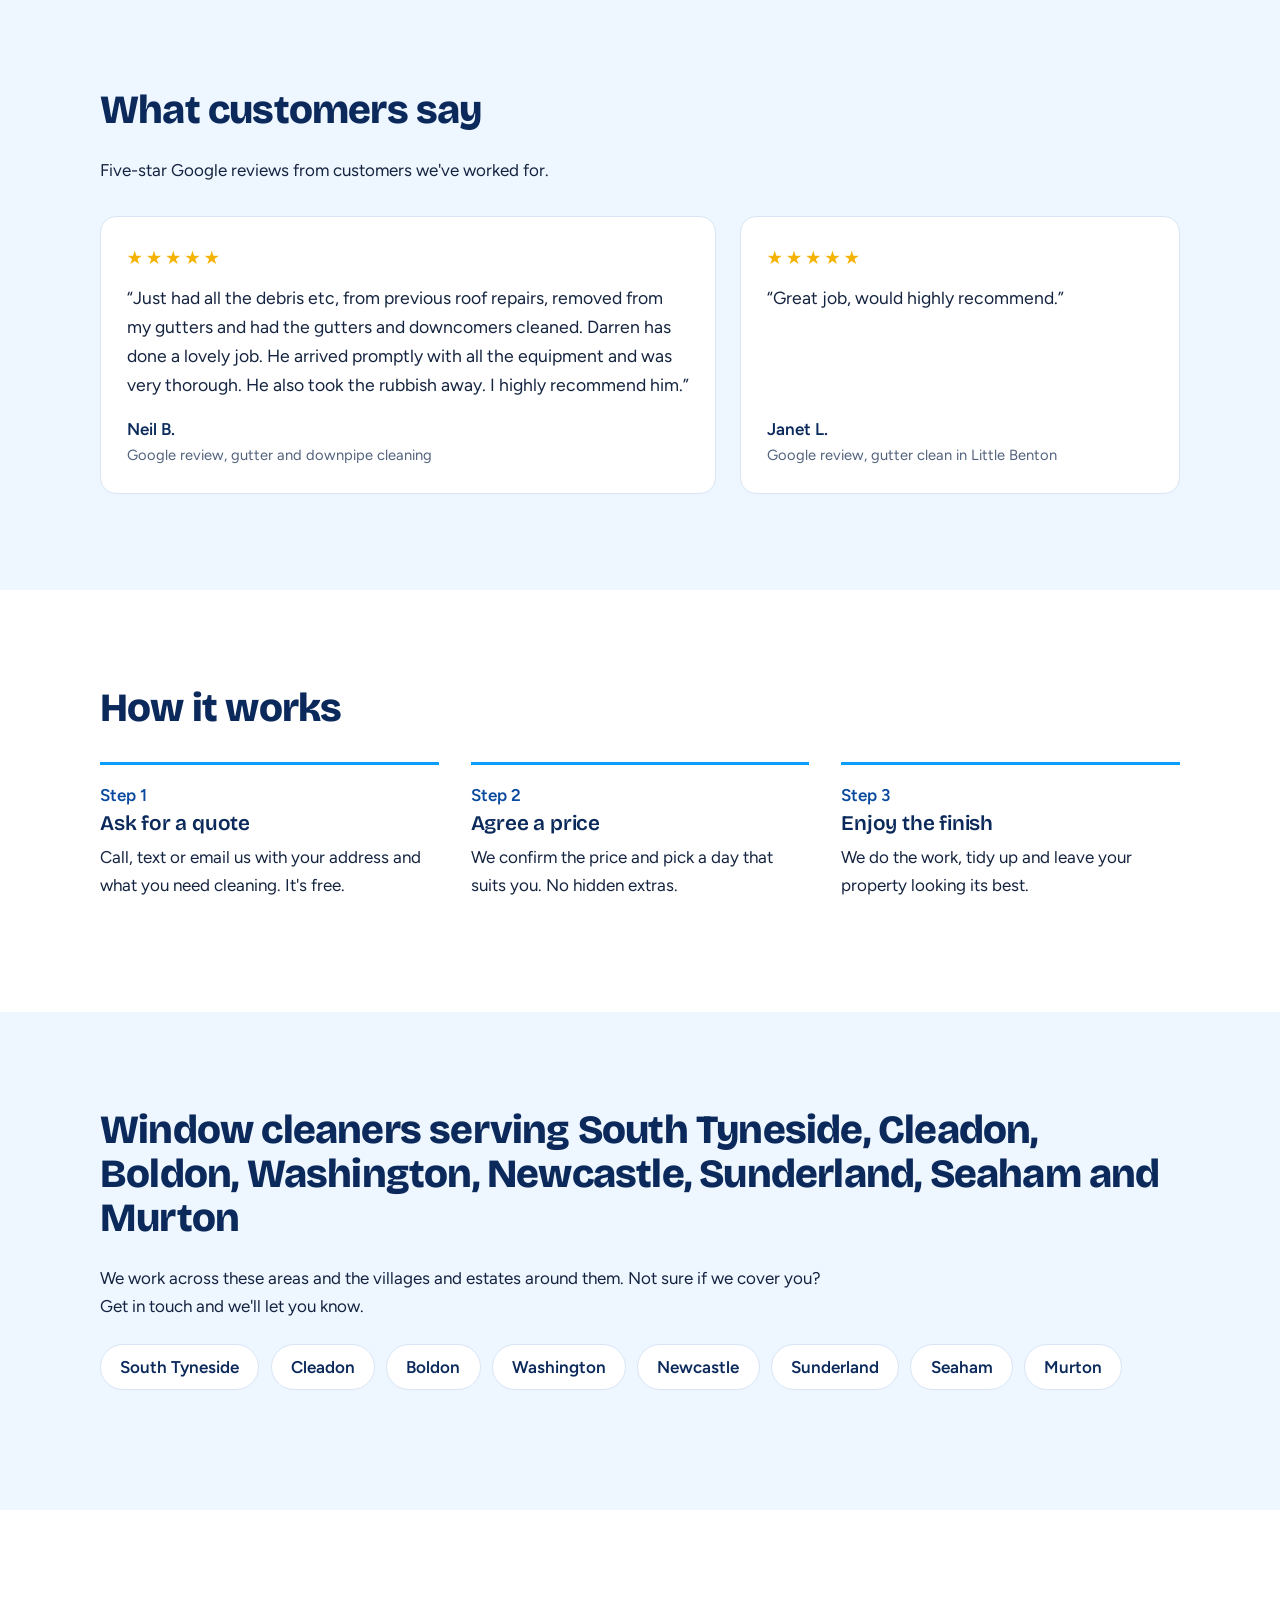
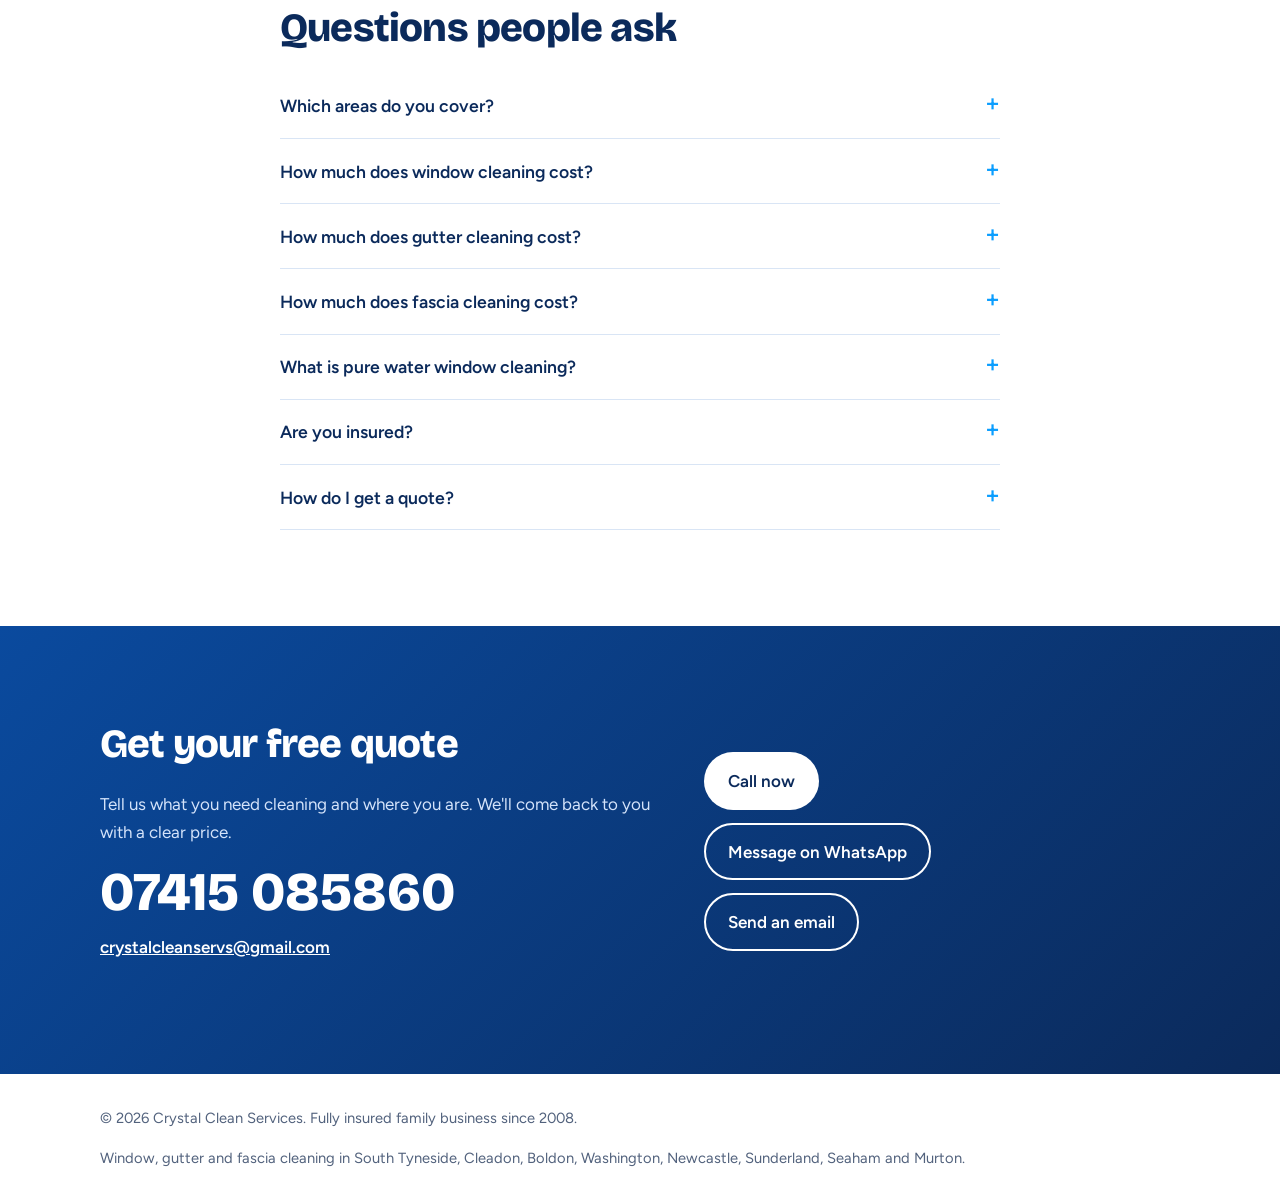
==== commit 95efd402: "Add files via upload" ====
--- a/index.html
+++ b/index.html
@@ -4,7 +4,7 @@
 <meta charset="utf-8">
 <meta name="viewport" content="width=device-width, initial-scale=1">
 <title>Window, Gutter &amp; Fascia Cleaning in South Tyneside, Washington, Newcastle, Sunderland &amp; Seaham | Crystal Clean Services</title>
-<meta name="description" content="Family-run, fully insured window, gutter and fascia cleaning since 2008. Pure water window cleaning from £10. Serving South Tyneside, Washington, Newcastle, Sunderland, Seaham and Murton. Free quotes.">
+<meta name="description" content="Family-run, fully insured window, gutter and fascia cleaning since 2008. Pure water window cleaning from £10. Serving South Tyneside, Cleadon, Boldon, Washington, Newcastle, Sunderland, Seaham and Murton. Free quotes.">
 <link rel="canonical" href="https://dmbennison.github.io/Crystal-Clean/">
 <meta name="robots" content="index, follow, max-image-preview:large, max-snippet:-1">
 <meta name="theme-color" content="#0a4a9e">
@@ -16,7 +16,7 @@
 <meta property="og:site_name" content="Crystal Clean Services">
 <meta property="og:locale" content="en_GB">
 <meta property="og:title" content="Crystal Clean Services | Window, Gutter & Fascia Cleaning">
-<meta property="og:description" content="Family business since 2008. Fully insured. Free quotes across South Tyneside, Washington, Newcastle, Sunderland, Seaham and Murton.">
+<meta property="og:description" content="Family business since 2008. Fully insured. Free quotes across South Tyneside, Cleadon, Boldon, Washington, Newcastle, Sunderland, Seaham and Murton.">
 <meta property="og:url" content="https://dmbennison.github.io/Crystal-Clean/">
 <meta property="og:image" content="https://dmbennison.github.io/Crystal-Clean/Images/social.jpg">
 <meta name="twitter:card" content="summary_large_image">
@@ -36,21 +36,23 @@
       "url": "https://dmbennison.github.io/Crystal-Clean/",
       "logo": "https://dmbennison.github.io/Crystal-Clean/Images/logo.png",
       "image": "https://dmbennison.github.io/Crystal-Clean/Images/social.jpg",
-      "description": "Family-run window cleaning, gutter cleaning, fascia and soffit cleaning and domestic cleaning business serving South Tyneside, Washington, Newcastle, Sunderland, Seaham and Murton since 2008. Fully insured.",
+      "description": "Family-run window cleaning, gutter cleaning and fascia and soffit cleaning business serving South Tyneside, Cleadon, Boldon, Washington, Newcastle, Sunderland, Seaham and Murton since 2008. Fully insured.",
       "telephone": "+447415085860",
       "email": "crystalcleanservs@gmail.com",
       "foundingDate": "2008",
       "priceRange": "££",
       "currenciesAccepted": "GBP",
       "slogan": "Spotless results every time",
-      "knowsAbout": ["Window cleaning", "Pure water window cleaning", "Gutter cleaning", "Gutter vacuum clearance", "Fascia cleaning", "Soffit cleaning", "Domestic cleaning"],
+      "knowsAbout": ["Window cleaning", "Pure water window cleaning", "Gutter cleaning", "Gutter vacuum clearance", "Fascia cleaning", "Soffit cleaning"],
       "areaServed": [
         {"@type": "AdministrativeArea", "name": "South Tyneside"},
         {"@type": "City", "name": "Washington"},
         {"@type": "City", "name": "Newcastle upon Tyne"},
         {"@type": "City", "name": "Sunderland"},
         {"@type": "City", "name": "Seaham"},
-        {"@type": "Place", "name": "Murton"}
+        {"@type": "Place", "name": "Murton"},
+        {"@type": "Place", "name": "Cleadon"},
+        {"@type": "Place", "name": "Boldon"}
       ],
       "hasOfferCatalog": {
         "@type": "OfferCatalog",
@@ -58,8 +60,7 @@
         "itemListElement": [
           {"@type": "Offer", "priceSpecification": {"@type": "PriceSpecification", "minPrice": 10, "priceCurrency": "GBP"}, "itemOffered": {"@type": "Service", "name": "Window cleaning", "description": "Pure water window cleaning for a spot-free finish."}},
           {"@type": "Offer", "priceSpecification": {"@type": "PriceSpecification", "minPrice": 80, "priceCurrency": "GBP"}, "itemOffered": {"@type": "Service", "name": "Gutter cleaning", "description": "Gutters cleared from the ground using a powerful vacuum system."}},
-          {"@type": "Offer", "priceSpecification": {"@type": "PriceSpecification", "minPrice": 70, "priceCurrency": "GBP"}, "itemOffered": {"@type": "Service", "name": "Fascia cleaning", "description": "Fascias, soffits and guttering exteriors cleaned and restored to white."}},
-          {"@type": "Offer", "priceSpecification": {"@type": "UnitPriceSpecification", "price": 18, "priceCurrency": "GBP", "unitText": "HUR"}, "itemOffered": {"@type": "Service", "name": "Domestic cleaning", "description": "Interior home cleaning charged by the hour."}}
+          {"@type": "Offer", "priceSpecification": {"@type": "PriceSpecification", "minPrice": 70, "priceCurrency": "GBP"}, "itemOffered": {"@type": "Service", "name": "Fascia cleaning", "description": "Fascias, soffits and guttering exteriors cleaned and restored to white."}}
         ]
       }
     },
@@ -74,7 +75,7 @@
     {
       "@type": "FAQPage",
       "mainEntity": [
-        {"@type": "Question", "name": "Which areas do you cover?", "acceptedAnswer": {"@type": "Answer", "text": "Crystal Clean Services covers South Tyneside, Washington, Newcastle, Sunderland, Seaham and Murton."}},
+        {"@type": "Question", "name": "Which areas do you cover?", "acceptedAnswer": {"@type": "Answer", "text": "Crystal Clean Services covers South Tyneside, Cleadon, Boldon, Washington, Newcastle, Sunderland, Seaham and Murton."}},
         {"@type": "Question", "name": "How much does window cleaning cost?", "acceptedAnswer": {"@type": "Answer", "text": "Window cleaning starts from £10. The final price depends on the size and type of property, so we give a free quote first."}},
         {"@type": "Question", "name": "How much does gutter cleaning cost?", "acceptedAnswer": {"@type": "Answer", "text": "Gutter cleaning starts from £80. We clear gutters from the ground with a powerful vacuum system, so no ladders are needed on most homes."}},
         {"@type": "Question", "name": "How much does fascia cleaning cost?", "acceptedAnswer": {"@type": "Answer", "text": "Fascia cleaning starts from £70, depending on the size of the property and how much algae and staining there is."}},
@@ -132,19 +133,20 @@
 .trust li::before{content:"✓";color:var(--sky);font-weight:800;margin-right:.45rem}
 .pair{display:grid;grid-template-columns:1fr 1fr;gap:.6rem}
 .pair figure{margin:0;position:relative;border-radius:14px;overflow:hidden;background:var(--line)}
-.pair img{width:100%;height:100%;object-fit:cover;aspect-ratio:3/4}
+.pair img{width:100%;height:auto}
+.hero .pair{grid-template-columns:1fr}
+.hero .pair img{aspect-ratio:16/10;object-fit:cover}
 @media(max-width:860px){.hero-grid{grid-template-columns:1fr}}
 
 /* services */
-.services{display:grid;grid-template-columns:repeat(4,1fr);border-top:2px solid var(--navy)}
+.services{display:grid;grid-template-columns:repeat(3,1fr);border-top:2px solid var(--navy)}
 .svc{padding:1.6rem 1.4rem 1.6rem 0;border-bottom:1px solid var(--line)}
 .svc+.svc{padding-left:1.4rem;border-left:1px solid var(--line)}
 .price{font-family:var(--display);font-weight:800;font-size:2rem;color:var(--blue);line-height:1;margin:.2rem 0 .8rem}
 .price small{font-size:.9rem;font-weight:600;color:var(--muted)}
 .svc p{font-size:.98rem;color:var(--muted)}
 .note{color:var(--muted);font-size:.95rem;margin-top:1.2rem}
-@media(max-width:900px){.services{grid-template-columns:1fr 1fr}.svc:nth-child(odd){padding-left:0;border-left:0}}
-@media(max-width:540px){.services{grid-template-columns:1fr}.svc+.svc{padding-left:0;border-left:0}}
+@media(max-width:820px){.services{grid-template-columns:1fr}.svc+.svc{padding-left:0;border-left:0}}
 
 /* results */
 .results{background:var(--navy);color:#fff}
@@ -153,11 +155,20 @@
 .job{display:grid;grid-template-columns:minmax(0,.8fr) minmax(0,2fr);gap:2rem;align-items:center;padding:2.5rem 0;border-top:1px solid rgba(255,255,255,.18)}
 .job:first-of-type{margin-top:2rem}
 .job .pair figure{border-radius:12px}
-.job .pair img{aspect-ratio:4/3.4}
 .tag{position:absolute;left:.7rem;top:.7rem;padding:.2rem .8rem;border-radius:999px;font-size:.85rem;font-weight:600;color:#fff;background:rgba(11,42,91,.85)}
 .tag.after{background:#16a34a}
 @media(max-width:860px){.job{grid-template-columns:1fr;gap:1rem}}
 @media(max-width:480px){.job .pair{grid-template-columns:1fr}}
+
+/* reviews */
+.reviews{background:var(--wash)}
+.quotes{display:grid;grid-template-columns:1.4fr 1fr;gap:1.5rem;margin-top:2rem}
+.quote{background:#fff;border:1px solid var(--line);border-radius:16px;padding:1.6rem;margin:0;display:flex;flex-direction:column;justify-content:space-between}
+.stars{color:#f5b301;letter-spacing:.15em;font-size:1.15rem;margin-bottom:.6rem}
+.quote blockquote{margin:0 0 1rem;font-size:1.1rem;color:var(--ink)}
+.quote figcaption{font-weight:600;color:var(--navy)}
+.quote figcaption span{display:block;font-weight:400;color:var(--muted);font-size:.92rem}
+@media(max-width:760px){.quotes{grid-template-columns:1fr}}
 
 /* process */
 .steps{display:grid;grid-template-columns:repeat(3,1fr);gap:2rem;list-style:none;padding:0;margin:2rem 0 0;counter-reset:s}
@@ -203,6 +214,7 @@
     <nav aria-label="Main"><ul>
       <li><a href="#services">Services</a></li>
       <li><a href="#results">Results</a></li>
+      <li><a href="#reviews">Reviews</a></li>
       <li><a href="#areas">Areas</a></li>
       <li><a href="#faq">FAQ</a></li>
     </ul></nav>
@@ -233,8 +245,8 @@
 
 <section id="services">
   <div class="wrap">
-    <h2>Cleaning services for the outside and inside of your home</h2>
-    <p>Pick one service or combine them for a top-to-bottom refresh. Every job starts with a free quote, so you know the price before we begin.</p>
+    <h2>Exterior cleaning that makes your home look its best</h2>
+    <p>Pick one service or combine them for a complete refresh. Every job starts with a free quote, so you know the price before we begin.</p>
     <div class="services">
       <article class="svc">
         <h3>Window cleaning</h3>
@@ -251,11 +263,6 @@
         <div class="price"><small>from</small> £70</div>
         <p>Fascias, soffits and gutter exteriors washed back to white, with green algae and grime removed.</p>
       </article>
-      <article class="svc">
-        <h3>Domestic cleaning</h3>
-        <div class="price"><small>from</small> £18 <small>per hour</small></div>
-        <p>Careful interior cleaning, charged by the hour. Ask about regular visits.</p>
-      </article>
     </div>
     <p class="note">Prices are starting prices. The final cost depends on property size, access and condition.</p>
   </div>
@@ -297,6 +304,25 @@
         <figure><img loading="lazy" src="Images/soffit-before.webp" width="700" height="933" alt="Dirty and stained soffit, fascia and gutter corner on a pebbledash house"><span class="tag">Before</span></figure>
         <figure><img loading="lazy" src="Images/soffit-after.webp" width="700" height="932" alt="Clean soffit, fascia and gutter corner after cleaning"><span class="tag after">After</span></figure>
       </div>
+    </div>
+  </div>
+</section>
+
+<section class="reviews" id="reviews">
+  <div class="wrap">
+    <h2>What customers say</h2>
+    <p>Five-star Google reviews from customers we've worked for.</p>
+    <div class="quotes">
+      <figure class="quote">
+        <div><div class="stars" aria-label="5 out of 5 stars">★★★★★</div>
+        <blockquote>“Just had all the debris etc, from previous roof repairs, removed from my gutters and had the gutters and downcomers cleaned. Darren has done a lovely job. He arrived promptly with all the equipment and was very thorough. He also took the rubbish away. I highly recommend him.”</blockquote></div>
+        <figcaption>Neil B.<span>Google review, gutter and downpipe cleaning</span></figcaption>
+      </figure>
+      <figure class="quote">
+        <div><div class="stars" aria-label="5 out of 5 stars">★★★★★</div>
+        <blockquote>“Great job, would highly recommend.”</blockquote></div>
+        <figcaption>Janet L.<span>Google review, gutter clean in Little Benton</span></figcaption>
+      </figure>
     </div>
   </div>
 </section>
@@ -314,10 +340,10 @@
 
 <section class="areas" id="areas">
   <div class="wrap">
-    <h2>Window cleaners serving South Tyneside, Washington, Newcastle, Sunderland, Seaham and Murton</h2>
+    <h2>Window cleaners serving South Tyneside, Cleadon, Boldon, Washington, Newcastle, Sunderland, Seaham and Murton</h2>
     <p>We work across these areas and the villages and estates around them. Not sure if we cover you? Get in touch and we'll let you know.</p>
     <ul class="area-list">
-      <li>South Tyneside</li><li>Washington</li><li>Newcastle</li><li>Sunderland</li><li>Seaham</li><li>Murton</li>
+      <li>South Tyneside</li><li>Cleadon</li><li>Boldon</li><li>Washington</li><li>Newcastle</li><li>Sunderland</li><li>Seaham</li><li>Murton</li>
     </ul>
   </div>
 </section>
@@ -325,7 +351,7 @@
 <section id="faq">
   <div class="wrap faq">
     <h2>Questions people ask</h2>
-    <details><summary>Which areas do you cover?</summary><p>We cover South Tyneside, Washington, Newcastle, Sunderland, Seaham and Murton.</p></details>
+    <details><summary>Which areas do you cover?</summary><p>We cover South Tyneside, Cleadon, Boldon, Washington, Newcastle, Sunderland, Seaham and Murton.</p></details>
     <details><summary>How much does window cleaning cost?</summary><p>Window cleaning starts from £10. The final price depends on the size and type of your property, so we give you a free quote first.</p></details>
     <details><summary>How much does gutter cleaning cost?</summary><p>Gutter cleaning starts from £80. We clear gutters from the ground with a powerful vacuum system, so most homes don't need ladders.</p></details>
     <details><summary>How much does fascia cleaning cost?</summary><p>Fascia cleaning starts from £70, depending on the size of the property and how much algae and staining there is.</p></details>
@@ -355,7 +381,7 @@
 <footer>
   <div class="wrap">
     <span>© <span id="y">2026</span> Crystal Clean Services. Fully insured family business since 2008.</span>
-    <span>Window, gutter, fascia and domestic cleaning in South Tyneside, Washington, Newcastle, Sunderland, Seaham and Murton.</span>
+    <span>Window, gutter and fascia cleaning in South Tyneside, Cleadon, Boldon, Washington, Newcastle, Sunderland, Seaham and Murton.</span>
   </div>
 </footer>
 <script>document.getElementById('y').textContent=new Date().getFullYear()</script>
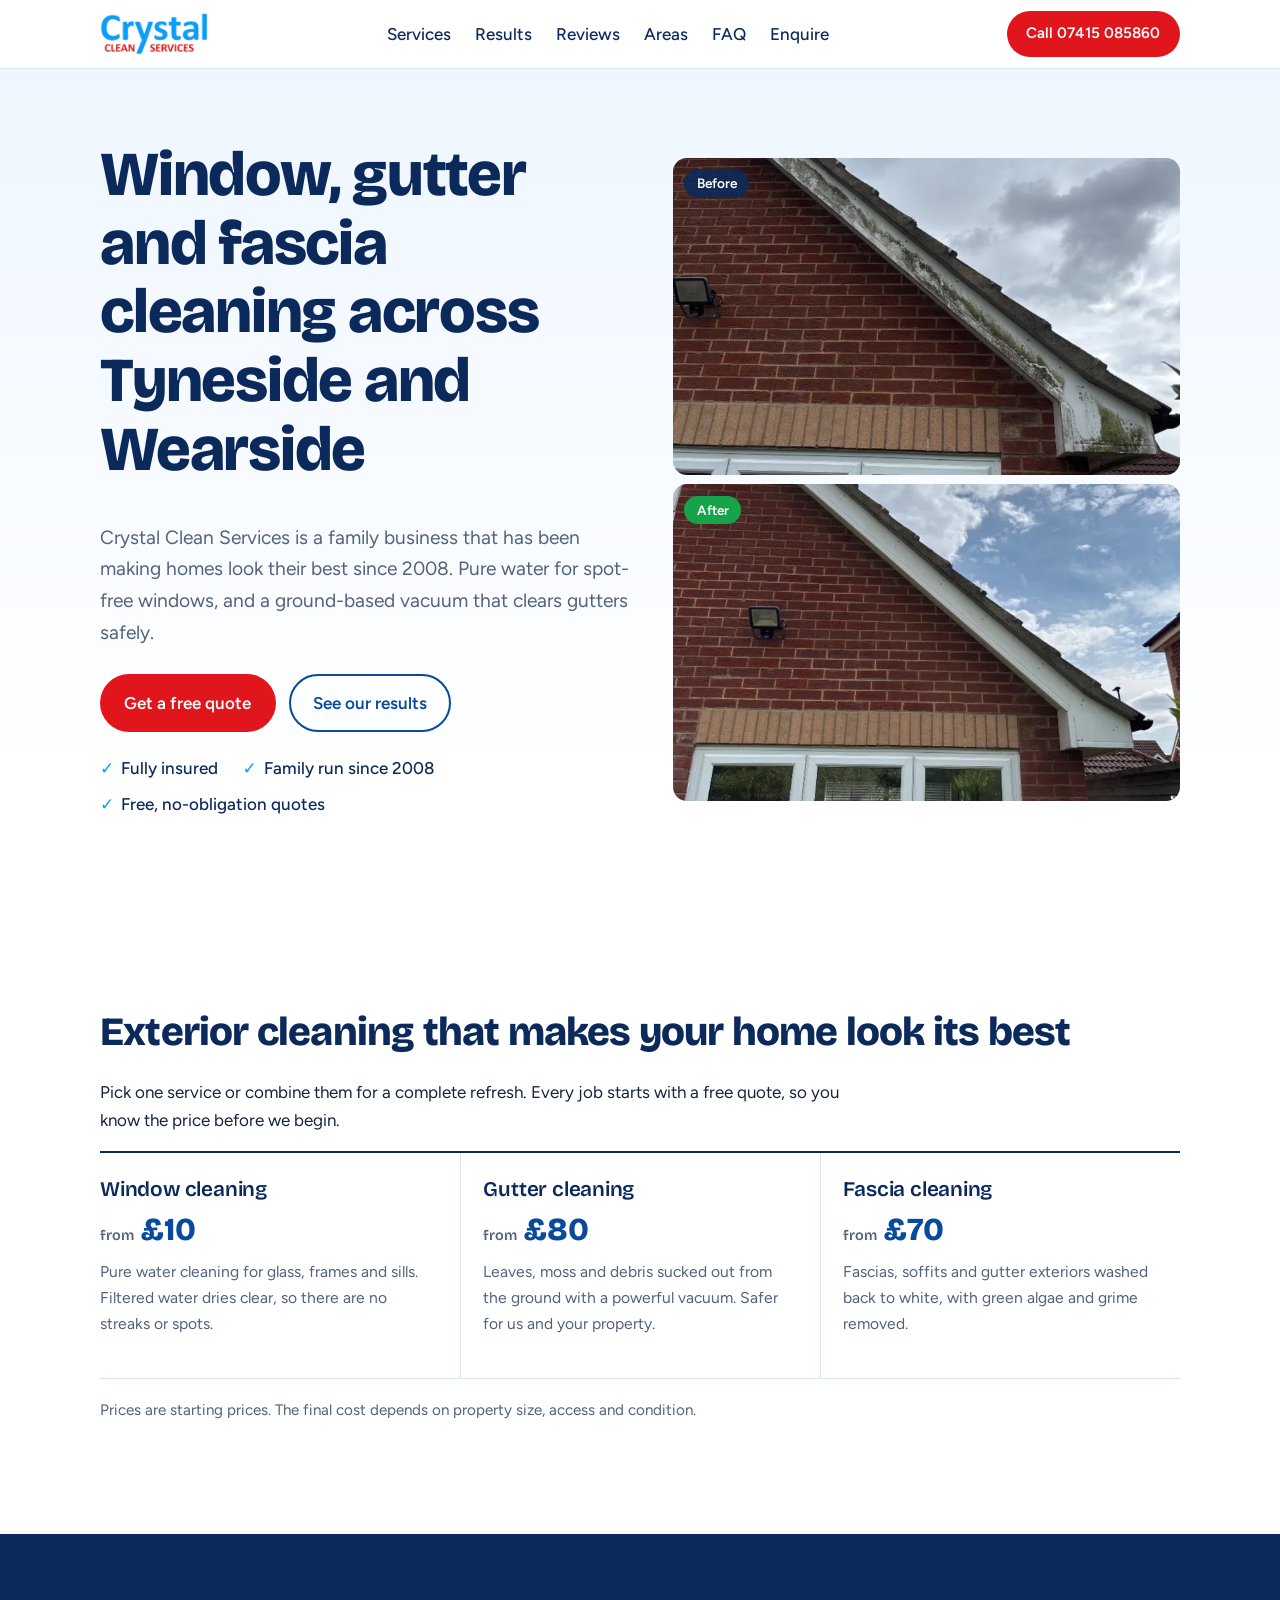
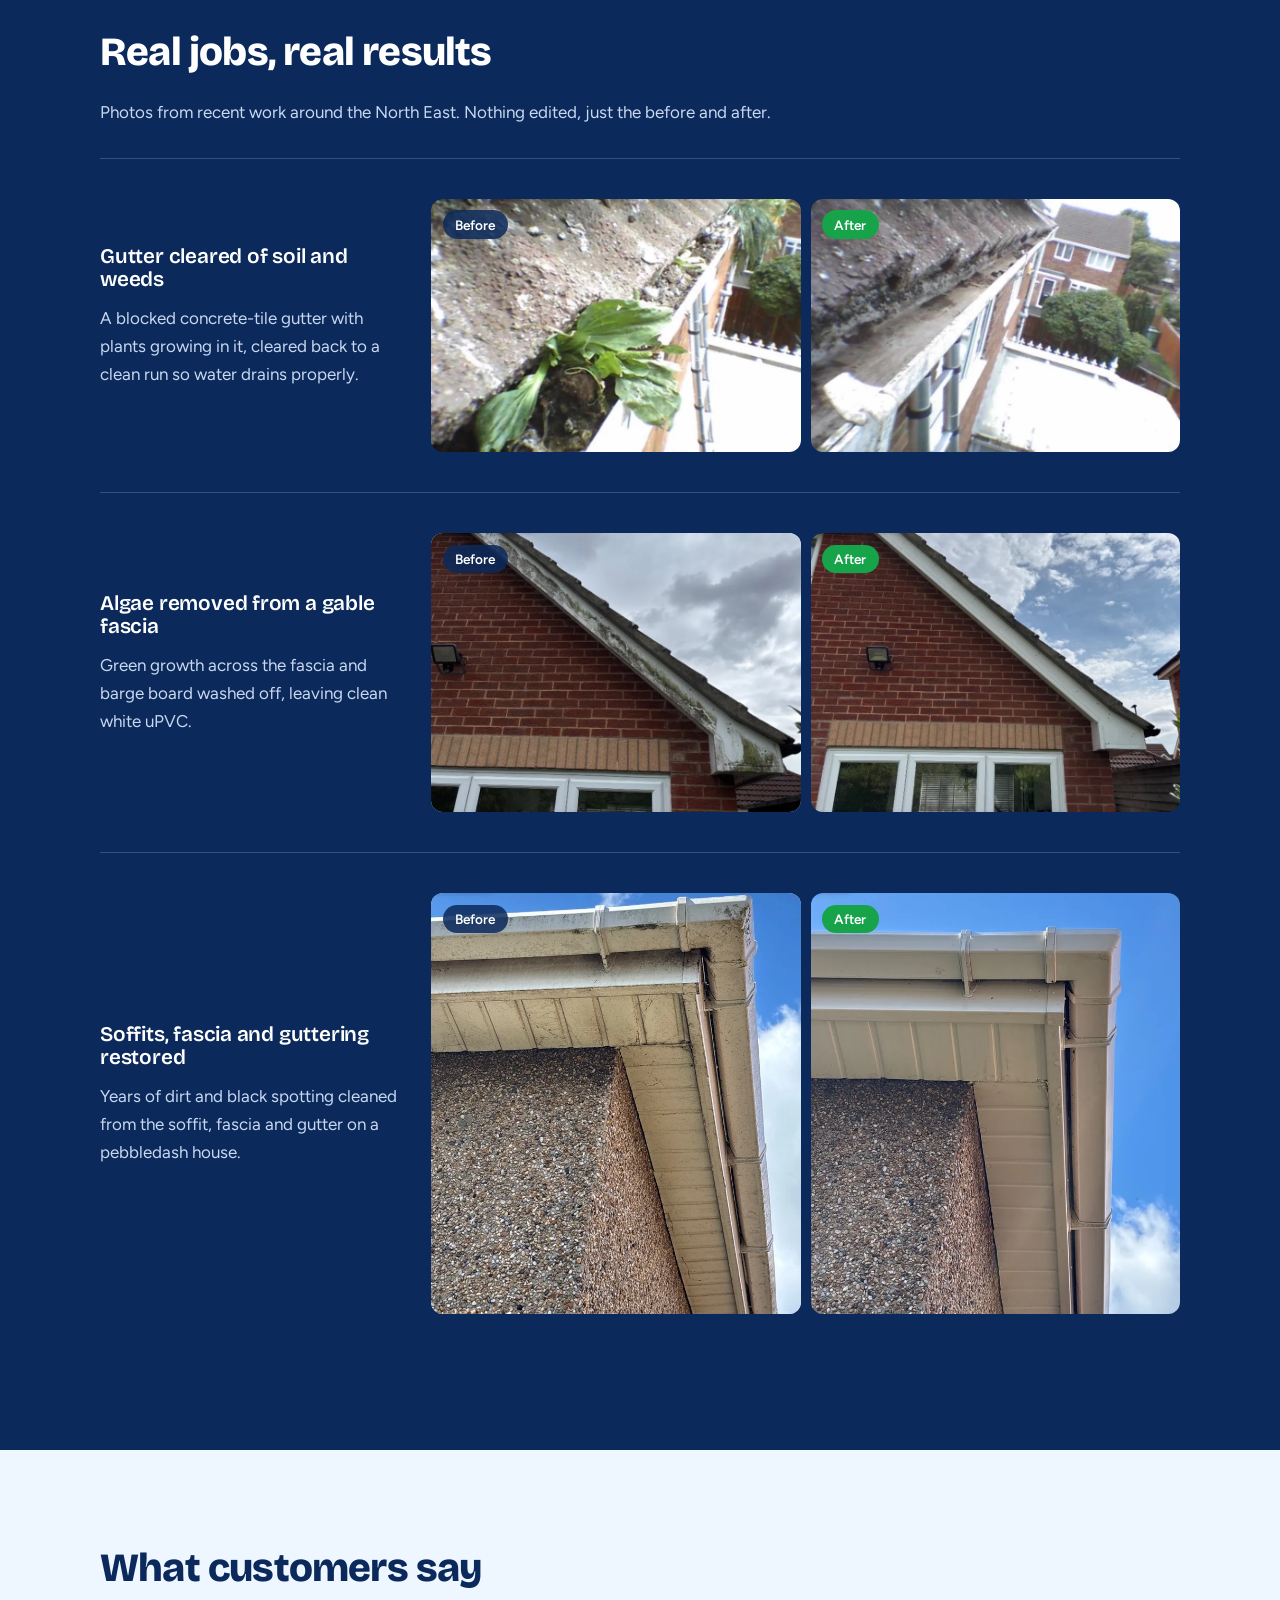
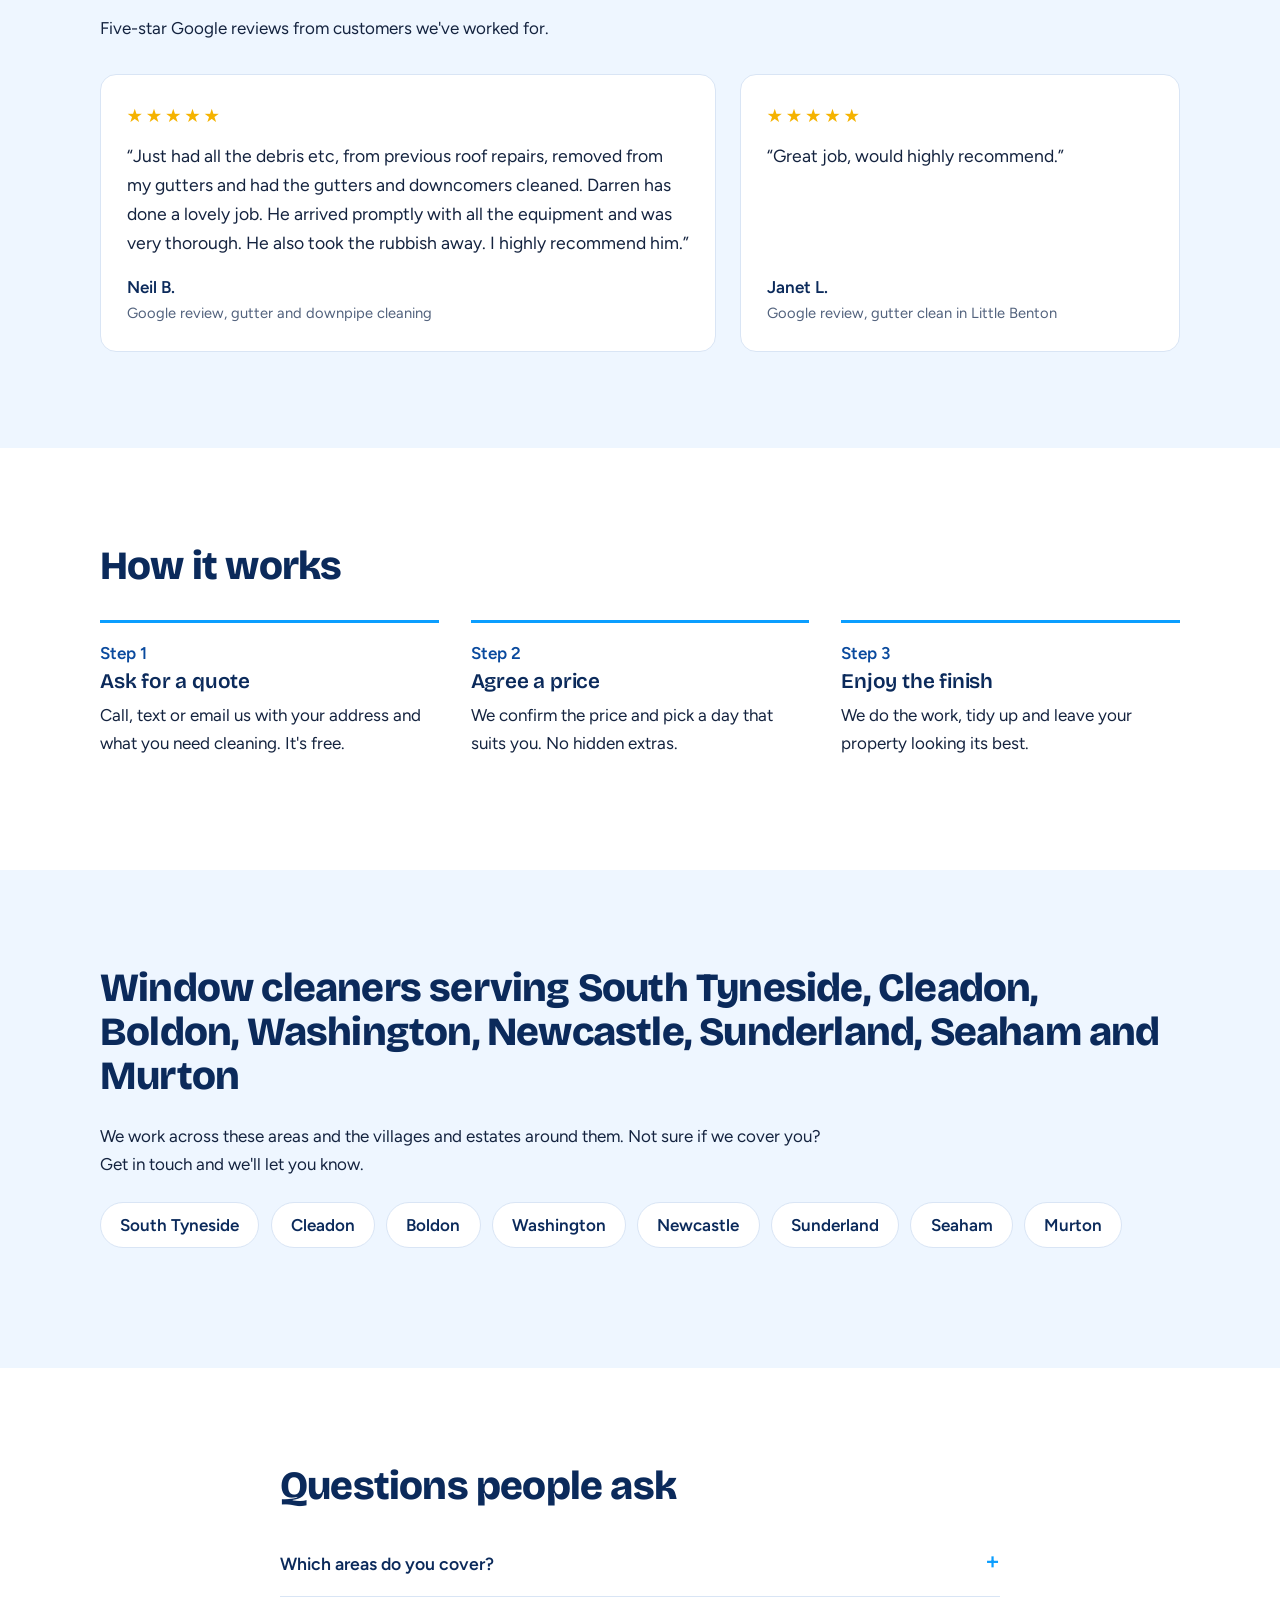
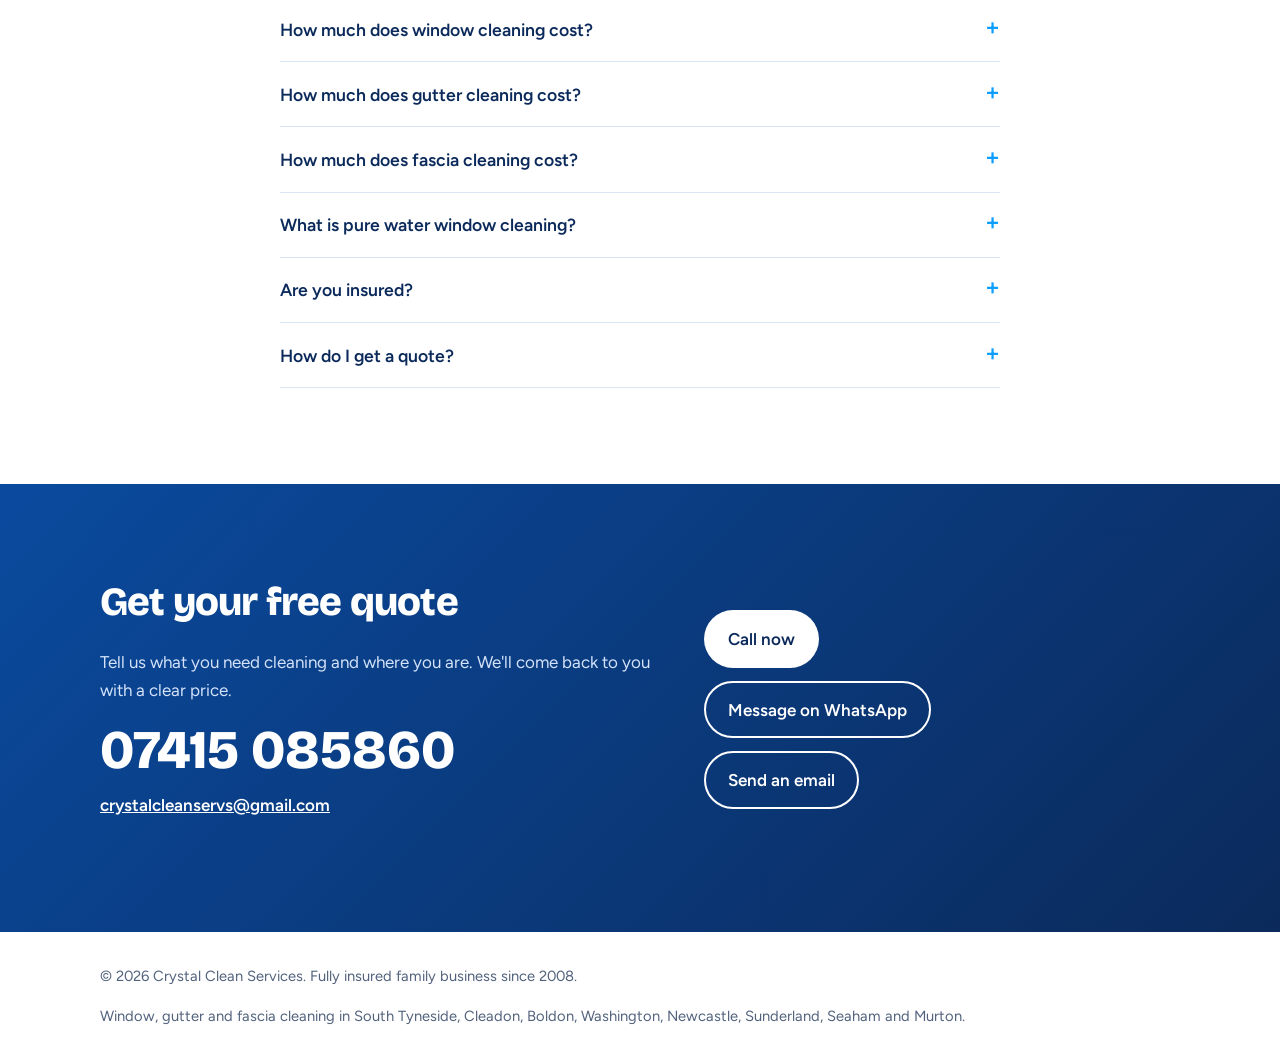
==== commit 78190a99: "Add files via upload" ====
--- a/index.html
+++ b/index.html
@@ -182,6 +182,29 @@
 .area-list{display:flex;flex-wrap:wrap;gap:.7rem;list-style:none;padding:0;margin:1.5rem 0}
 .area-list li{background:#fff;border:1px solid var(--line);border-radius:999px;padding:.5rem 1.2rem;font-weight:600;color:var(--navy)}
 
+/* enquiry form */
+.enquire{background:var(--wash)}
+.enquire-card{background:#fff;border:1px solid var(--line);border-radius:18px;padding:clamp(1.2rem,3vw,2rem);max-width:760px}
+.efield{margin:0 0 1.1rem}
+.efield label,.efield legend{display:block;font-weight:600;color:var(--navy);margin:0 0 .35rem;padding:0}
+.efield .hint{font-weight:400;color:var(--muted);font-size:.92rem}
+.efield input[type=text],.efield input[type=tel],.efield input[type=email],.efield select,.efield textarea{width:100%;font:inherit;color:var(--ink);background:#fff;border:1.5px solid #b9c9de;border-radius:10px;padding:.7rem .85rem}
+.efield textarea{min-height:7rem;resize:vertical}
+.efield input:focus,.efield select:focus,.efield textarea:focus{outline:3px solid var(--sky);outline-offset:1px;border-color:var(--blue)}
+.efield fieldset{border:0;margin:0;padding:0}
+.checks{display:flex;flex-wrap:wrap;gap:.6rem}
+.checks label{display:flex;align-items:center;gap:.5rem;font-weight:500;color:var(--ink);margin:0;padding:.55rem .95rem;border:1.5px solid #b9c9de;border-radius:999px;cursor:pointer;background:#fff}
+.checks input{width:1.1rem;height:1.1rem;accent-color:var(--blue)}
+.checks label:has(input:checked){border-color:var(--blue);background:var(--wash)}
+.erow{display:grid;grid-template-columns:1fr 1fr;gap:0 1.1rem}
+@media(max-width:620px){.erow{grid-template-columns:1fr}}
+.hp{position:absolute;left:-9999px;width:1px;height:1px;overflow:hidden}
+.eerror{color:#b00d12;font-weight:600;margin:.3rem 0 0;font-size:.95rem}
+.eok{background:#e8f7ee;border:1px solid #9bd5b0;color:#0d5a2a;border-radius:12px;padding:1rem 1.2rem;font-weight:600}
+.esmall{font-size:.9rem;color:var(--muted);margin:1rem 0 0}
+button.btn{font:inherit;cursor:pointer}
+button.btn[disabled]{opacity:.6;cursor:wait}
+
 /* faq */
 details{border-bottom:1px solid var(--line);padding:1.1rem 0}
 summary{cursor:pointer;font-weight:600;font-size:1.1rem;color:var(--navy);list-style:none;display:flex;justify-content:space-between;gap:1rem}
@@ -217,6 +240,7 @@
       <li><a href="#reviews">Reviews</a></li>
       <li><a href="#areas">Areas</a></li>
       <li><a href="#faq">FAQ</a></li>
+      <li><a href="#enquire" data-enquiry-link>Enquire</a></li>
     </ul></nav>
     <a class="btn btn-primary btn-sm" href="tel:+447415085860">Call 07415 085860</a>
   </div>
@@ -229,7 +253,7 @@
       <h1>Window, gutter and fascia cleaning across Tyneside and Wearside</h1>
       <p class="lead">Crystal Clean Services is a family business that has been making homes look their best since 2008. Pure water for spot-free windows, and a ground-based vacuum that clears gutters safely.</p>
       <div class="cta-row">
-        <a class="btn btn-primary" href="#contact">Get a free quote</a>
+        <a class="btn btn-primary" href="#contact" id="heroQuote">Get a free quote</a>
         <a class="btn btn-ghost" href="#results">See our results</a>
       </div>
       <ul class="trust">
@@ -361,6 +385,49 @@
   </div>
 </section>
 
+<section class="enquire" id="enquire" hidden>
+  <div class="wrap">
+    <h2>Send us an enquiry</h2>
+    <p>Tell us what you need and where you are, and we'll come back to you with a clear, free quote.</p>
+    <div class="enquire-card">
+      <form id="enquiryForm" novalidate>
+        <div class="erow">
+          <div class="efield"><label for="eName">Your name</label><input type="text" id="eName" name="name" autocomplete="name" maxlength="100" required></div>
+          <div class="efield"><label for="ePhone">Phone <span class="hint">(a mobile is best)</span></label><input type="tel" id="ePhone" name="phone" autocomplete="tel" maxlength="40" inputmode="tel"></div>
+        </div>
+        <div class="efield"><label for="eEmail">Email</label><input type="email" id="eEmail" name="email" autocomplete="email" maxlength="120" inputmode="email"><p class="hint" style="margin:.3rem 0 0">Please give a phone number or an email, or both, so we can reply.</p></div>
+        <div class="efield">
+          <fieldset><legend>What are you interested in?</legend>
+            <div class="checks">
+              <label><input type="checkbox" name="service" value="Window cleaning"> Window cleaning</label>
+              <label><input type="checkbox" name="service" value="Gutter cleaning"> Gutter cleaning</label>
+              <label><input type="checkbox" name="service" value="Fascia &amp; soffit cleaning"> Fascia &amp; soffit cleaning</label>
+            </div>
+          </fieldset>
+        </div>
+        <div class="erow">
+          <div class="efield"><label for="eArea">Your area</label>
+            <select id="eArea" name="area">
+              <option value="">Choose your area</option>
+              <option>South Tyneside</option><option>Cleadon</option><option>Boldon</option><option>Washington</option>
+              <option>Newcastle</option><option>Sunderland</option><option>Seaham</option><option>Murton</option>
+              <option value="Other">Somewhere else</option>
+            </select>
+          </div>
+          <div class="efield" id="eOtherWrap" hidden><label for="eOther">Which area?</label><input type="text" id="eOther" name="areaOther" maxlength="80"></div>
+        </div>
+        <div class="efield"><label for="eMessage">Anything else we should know? <span class="hint">(optional)</span></label><textarea id="eMessage" name="message" maxlength="1500" placeholder="For example: the type of property, a gate code, or when suits you"></textarea></div>
+        <div class="hp" aria-hidden="true"><label>Leave this empty <input type="text" id="eWebsite" name="website" tabindex="-1" autocomplete="off"></label></div>
+        <div id="eTurnstile" style="margin:0 0 1rem"></div>
+        <p class="eerror" id="eError" role="alert" hidden></p>
+        <button class="btn btn-primary" type="submit" id="eSend">Send enquiry</button>
+        <p class="esmall">Your details are encrypted in your browser before they are sent, and are used only to reply to your enquiry. Prefer to talk? Call <a href="tel:+447415085860">07415 085860</a>.</p>
+      </form>
+      <div class="eok" id="eDone" role="status" hidden>Thank you, your enquiry has been sent. We'll be in touch soon. If it's urgent, call or text 07415 085860.</div>
+    </div>
+  </div>
+</section>
+
 <section class="contact" id="contact">
   <div class="wrap contact-grid">
     <div>
@@ -385,5 +452,87 @@
   </div>
 </footer>
 <script>document.getElementById('y').textContent=new Date().getFullYear()</script>
+<script src="enquiry-config.js"></script>
+<script>
+/* Enquiry form. Each enquiry is encrypted here, in the visitor's browser, with the PUBLIC key in enquiry-config.js before it
+   is sent, so the service that carries it (a Cloudflare Worker) can't read it. Only Round Book, which holds the private key,
+   can. Same scheme as Round Book's: ECDH P-256 -> SHA-256(secret + visitor key + public key + label) -> AES-256-GCM. */
+(function(){
+  var cfg = window.ENQUIRY_CONFIG || {};
+  var form = document.getElementById('enquiryForm');
+  var section = document.getElementById('enquire');
+  if(!form || !cfg.endpoint || !cfg.inbox || !cfg.publicKey || !(window.crypto && crypto.subtle)) return; // not set up: the section stays hidden
+  section.hidden = false;
+  document.getElementById('heroQuote').setAttribute('href', '#enquire');
+
+  var LABEL = 'round-book-enquiry-v1';
+  var $ = function(id){ return document.getElementById(id); };
+  function b64(bytes){ var s = ''; new Uint8Array(bytes).forEach(function(b){ s += String.fromCharCode(b); }); return btoa(s); }
+  function unb64(str){ var s = atob(str), o = new Uint8Array(s.length); for(var i = 0; i < s.length; i++) o[i] = s.charCodeAt(i); return o; }
+  async function encrypt(obj){
+    var enc = new TextEncoder(), label = enc.encode(LABEL), pubRaw = unb64(cfg.publicKey);
+    var pub = await crypto.subtle.importKey('raw', pubRaw, {name:'ECDH', namedCurve:'P-256'}, false, []);
+    var eph = await crypto.subtle.generateKey({name:'ECDH', namedCurve:'P-256'}, true, ['deriveBits']);
+    var bits = await crypto.subtle.deriveBits({name:'ECDH', public: pub}, eph.privateKey, 256);
+    var epkRaw = new Uint8Array(await crypto.subtle.exportKey('raw', eph.publicKey));
+    var all = new Uint8Array(bits.byteLength + epkRaw.length + pubRaw.length + label.length);
+    all.set(new Uint8Array(bits), 0); all.set(epkRaw, bits.byteLength); all.set(pubRaw, bits.byteLength + epkRaw.length); all.set(label, bits.byteLength + epkRaw.length + pubRaw.length);
+    var key = await crypto.subtle.importKey('raw', await crypto.subtle.digest('SHA-256', all), {name:'AES-GCM'}, false, ['encrypt']);
+    var iv = crypto.getRandomValues(new Uint8Array(12));
+    var ct = await crypto.subtle.encrypt({name:'AES-GCM', iv: iv, additionalData: label}, key, enc.encode(JSON.stringify(obj)));
+    return { app:'round-book-enquiry', v:1, epk:b64(epkRaw), iv:b64(iv), ct:b64(ct) };
+  }
+
+  $('eArea').addEventListener('change', function(){
+    var other = this.value === 'Other';
+    $('eOtherWrap').hidden = !other;
+    if(other) $('eOther').focus();
+  });
+
+  var widget = null;
+  if(cfg.turnstileSiteKey){
+    var s = document.createElement('script');
+    s.src = 'https://challenges.cloudflare.com/turnstile/v0/api.js?render=explicit';
+    s.async = true; s.defer = true;
+    s.onload = function(){ widget = window.turnstile.render('#eTurnstile', { sitekey: cfg.turnstileSiteKey }); };
+    document.head.appendChild(s);
+  }
+
+  function fail(msg){ var e = $('eError'); e.textContent = msg; e.hidden = false; }
+  form.addEventListener('submit', async function(ev){
+    ev.preventDefault();
+    $('eError').hidden = true;
+    var name = $('eName').value.trim(), phone = $('ePhone').value.trim(), email = $('eEmail').value.trim();
+    var services = Array.prototype.map.call(form.querySelectorAll('input[name=service]:checked'), function(i){ return i.value; });
+    var area = $('eArea').value, other = $('eOther').value.trim(), message = $('eMessage').value.trim();
+    if(!name) return fail('Please tell us your name.');
+    if(!phone && !email) return fail('Please give a phone number or an email so we can reply.');
+    if(email && !/^[^\s@]+@[^\s@]+\.[^\s@]+$/.test(email)) return fail('That email address doesn\u2019t look right.');
+    if(!services.length) return fail('Please choose at least one service.');
+    if(!area) return fail('Please choose your area.');
+    if(area === 'Other' && !other) return fail('Please tell us which area you are in.');
+    if($('eWebsite').value){ form.hidden = true; $('eDone').hidden = false; return; } // a bot filled the hidden box: look as if it worked
+    var token = '';
+    if(cfg.turnstileSiteKey){
+      token = widget !== null && window.turnstile ? window.turnstile.getResponse(widget) : '';
+      if(!token) return fail('Please complete the check above, then send again.');
+    }
+    var btn = $('eSend'); btn.disabled = true; btn.textContent = 'Sending\u2026';
+    try{
+      var body = await encrypt({ v:1, name:name, phone:phone, email:email, services:services, area:area, areaOther: area === 'Other' ? other : '', message:message });
+      if(token) body.ts = token;
+      var res = await fetch(cfg.endpoint.replace(/\/+$/, '') + '/v1/inbox/' + cfg.inbox, { method:'POST', headers:{'Content-Type':'text/plain'}, body: JSON.stringify(body) });
+      if(res.ok){ form.hidden = true; $('eDone').hidden = false; $('eDone').scrollIntoView({block:'center'}); return; }
+      if(res.status === 429) fail('We\u2019ve had a lot of enquiries from here just now. Please try again later, or call 07415 085860.');
+      else if(res.status === 403) fail('The security check didn\u2019t pass. Please try again, or call 07415 085860.');
+      else fail('Sorry, that didn\u2019t go through. Please try again, or call or text 07415 085860.');
+    }catch(e){
+      fail('Sorry, that didn\u2019t go through. Please check your connection, or call or text 07415 085860.');
+    }
+    btn.disabled = false; btn.textContent = 'Send enquiry';
+    if(widget !== null && window.turnstile) window.turnstile.reset(widget);
+  });
+})();
+</script>
 </body>
 </html>
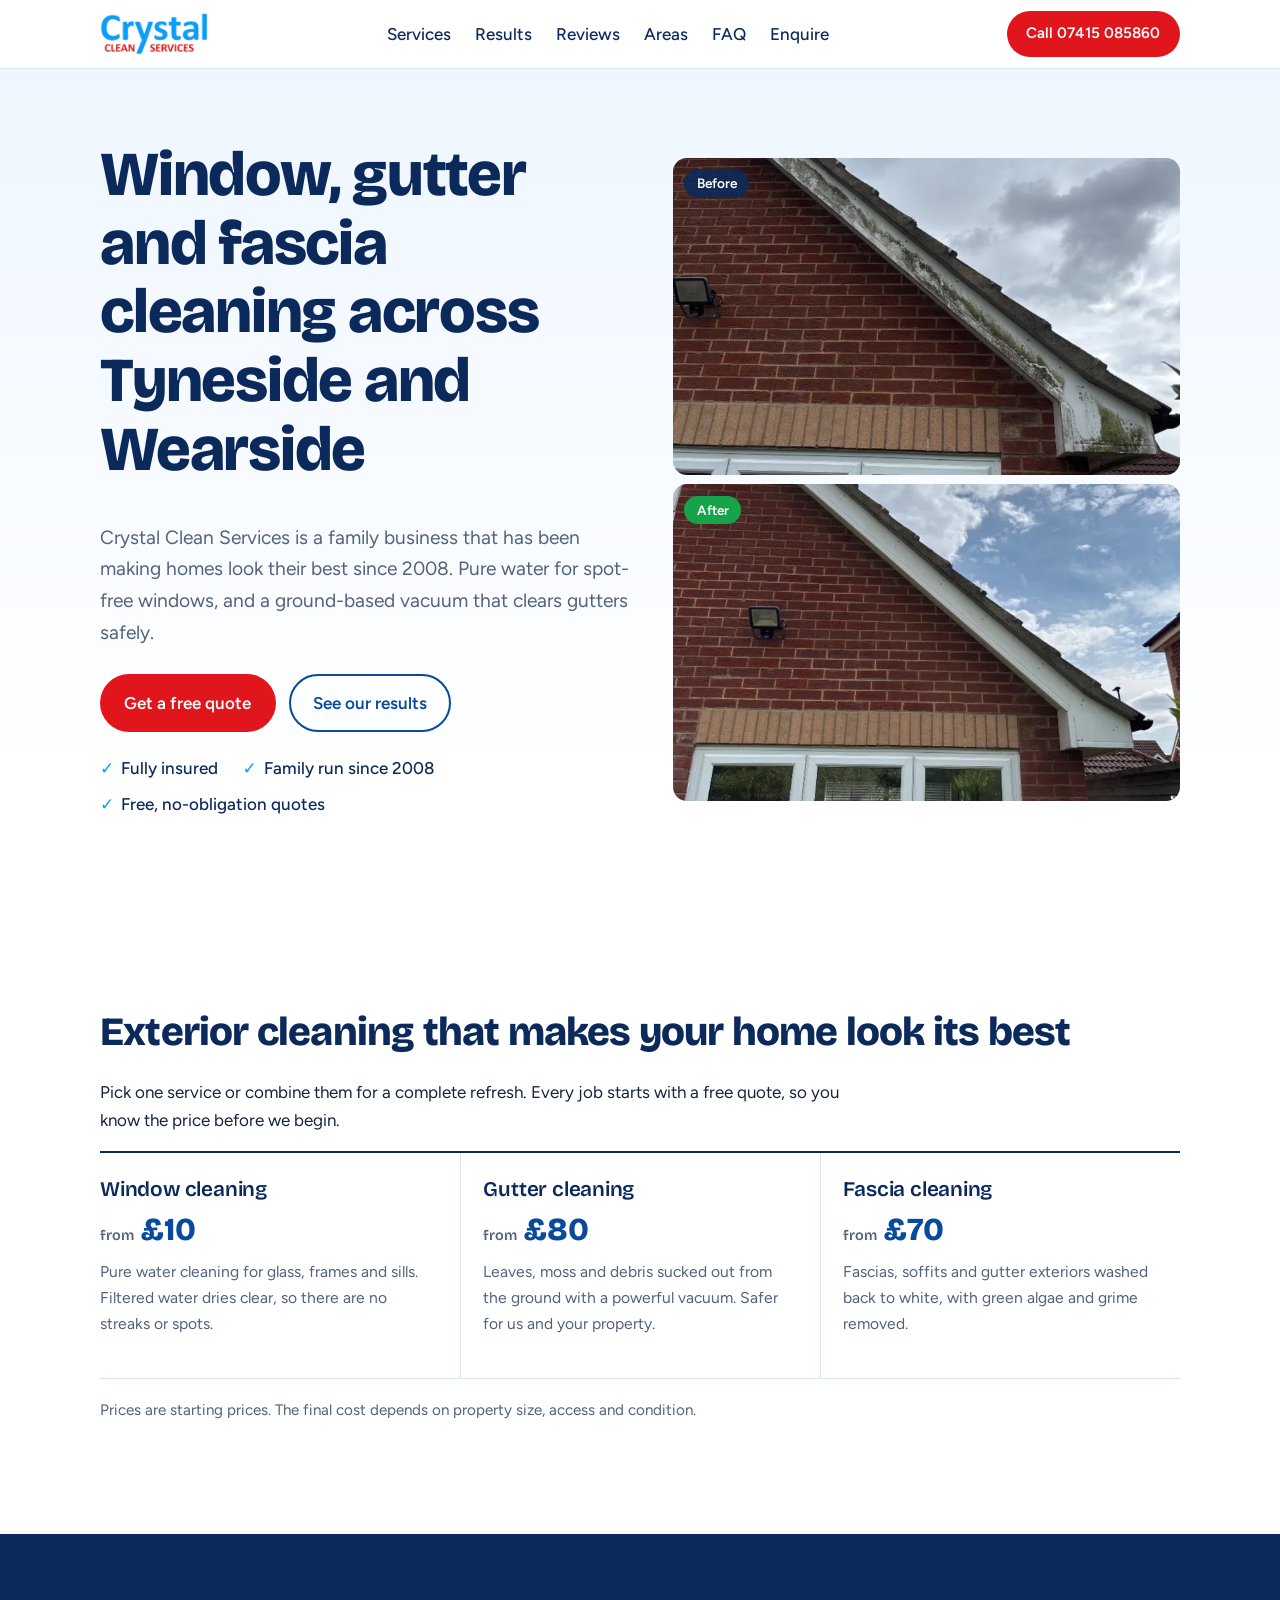
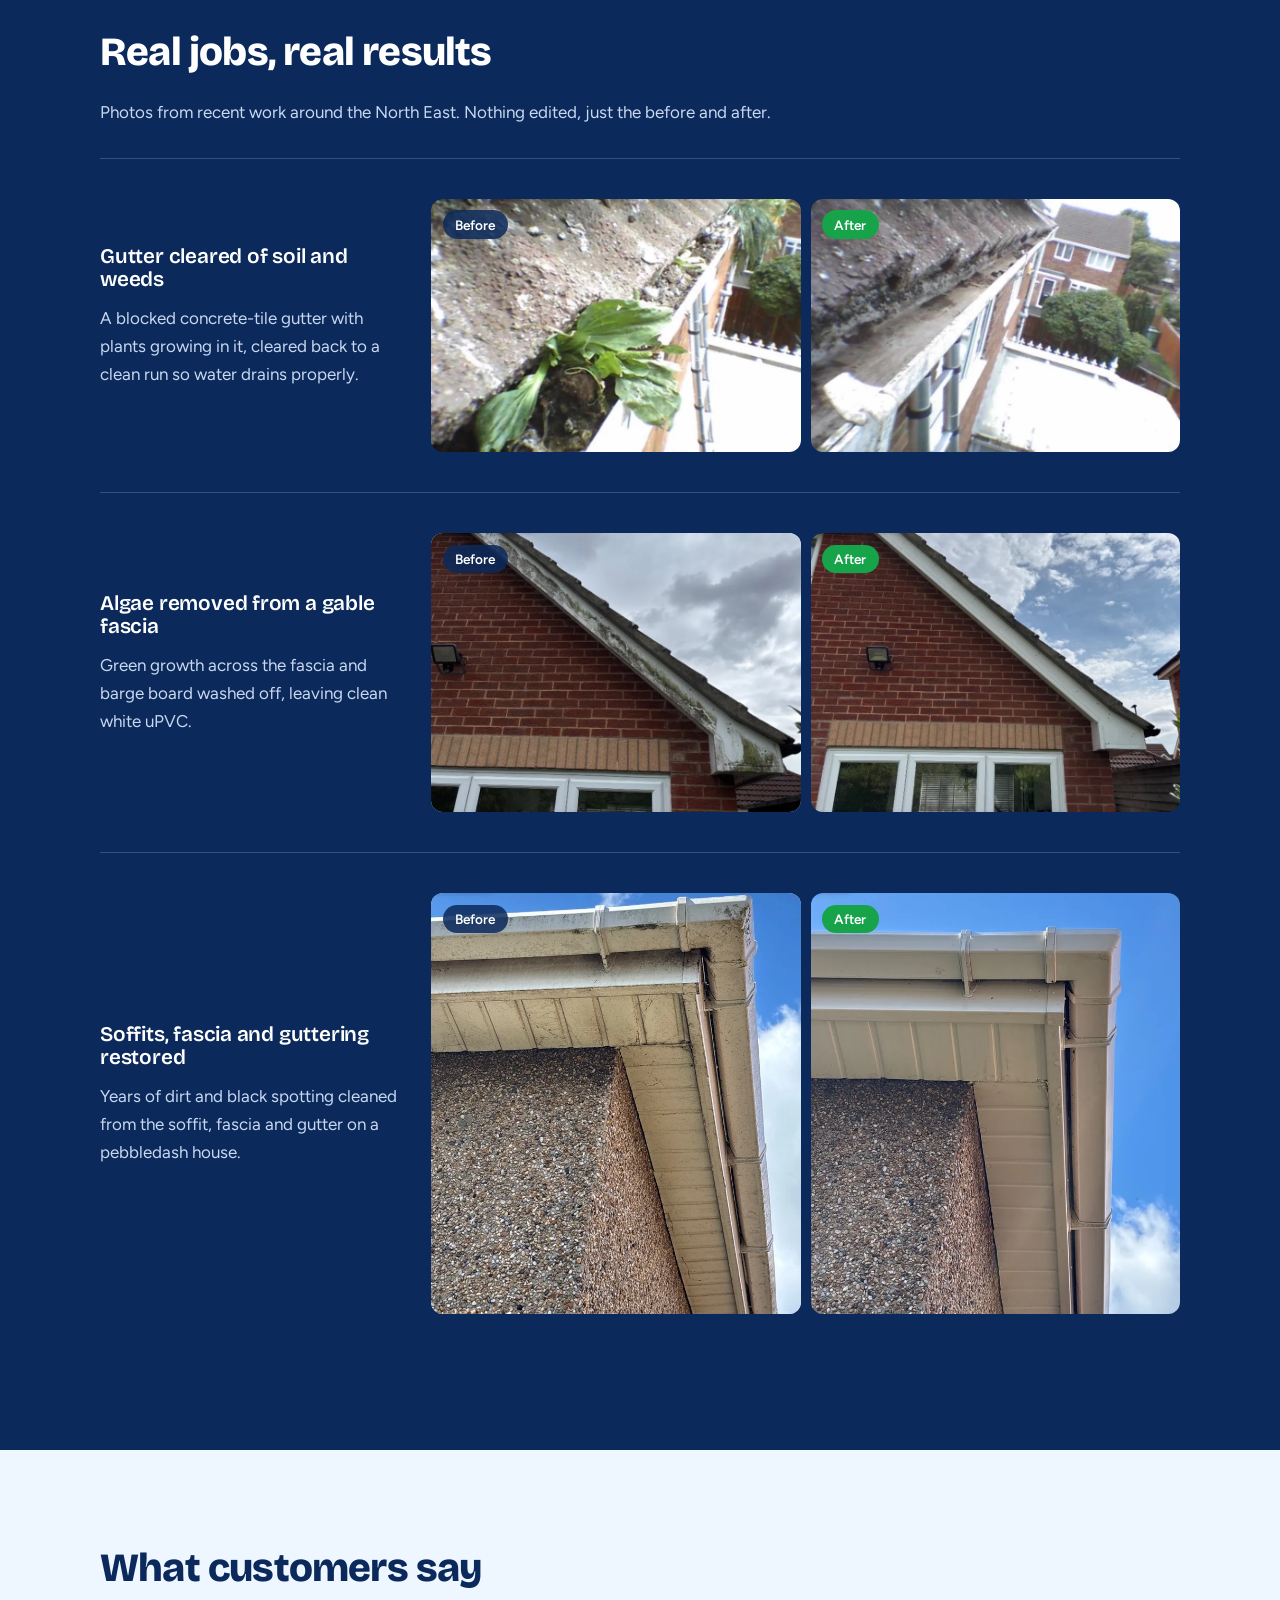
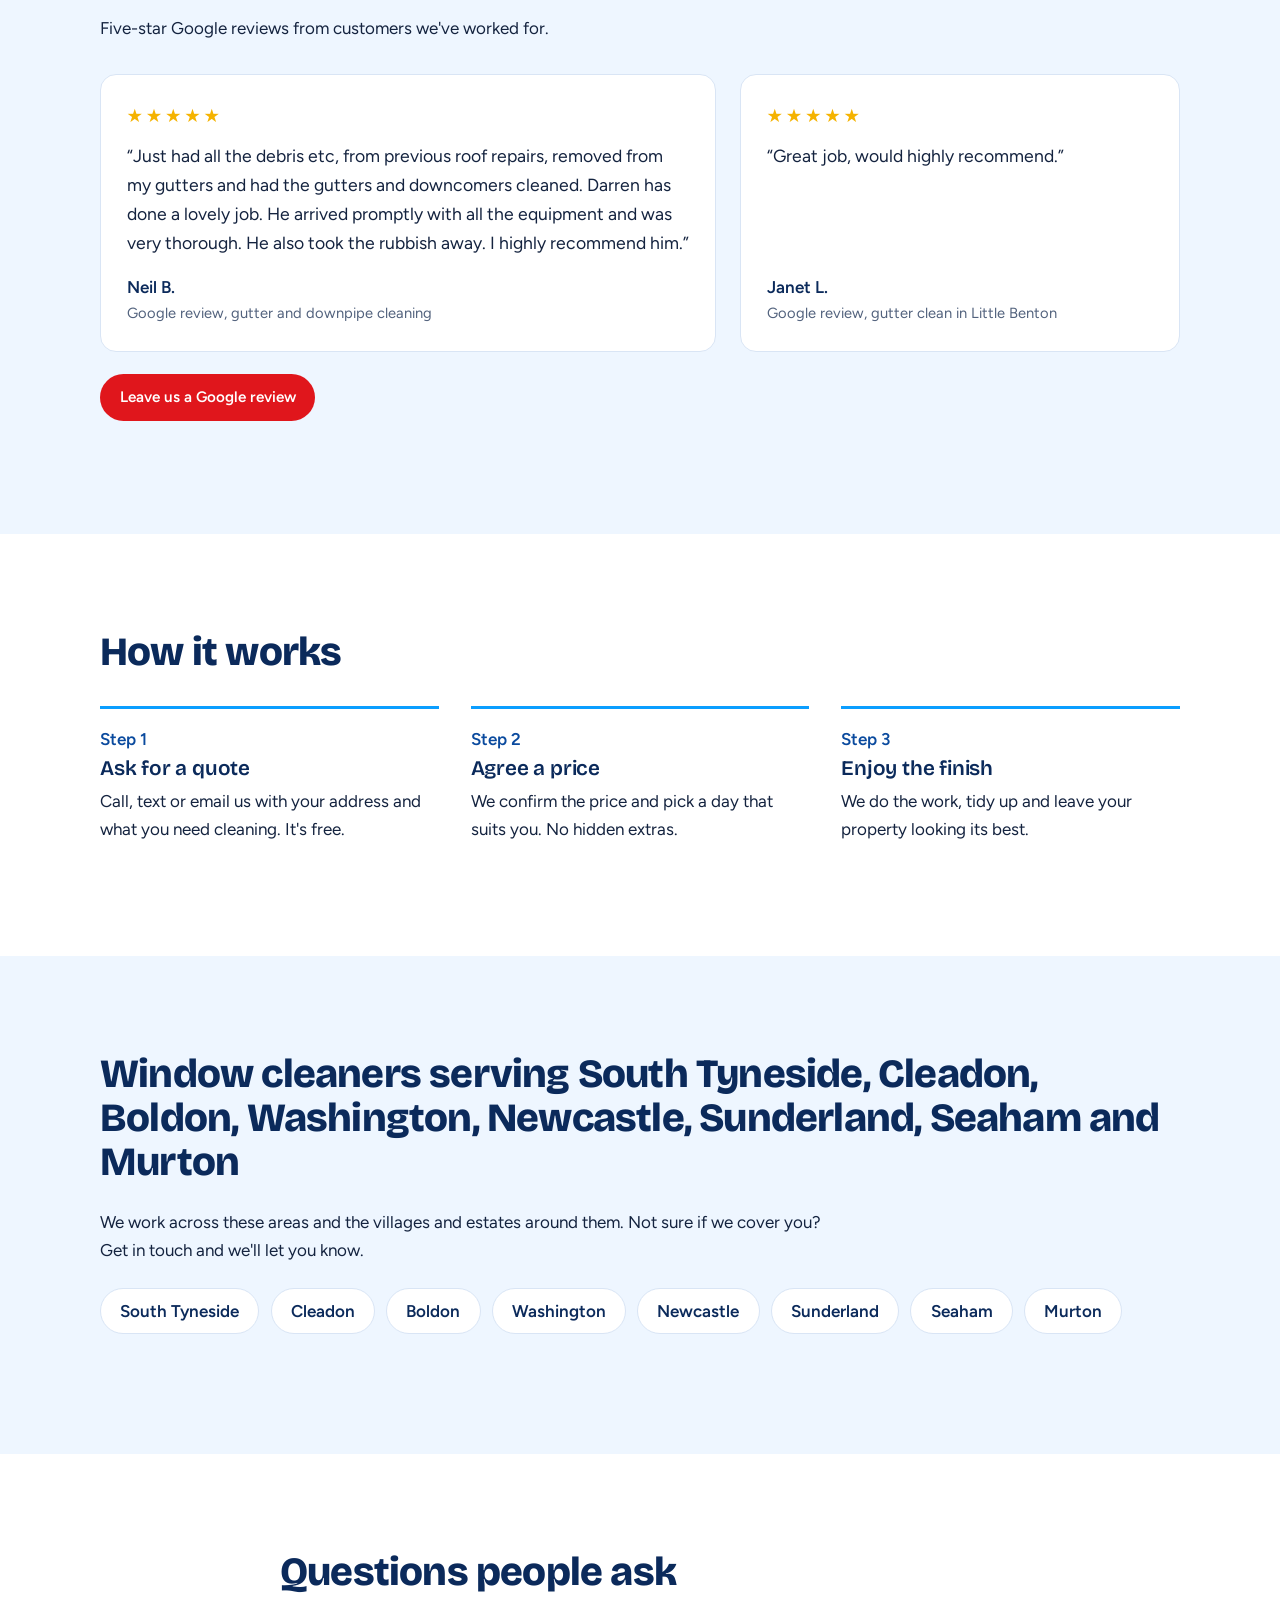
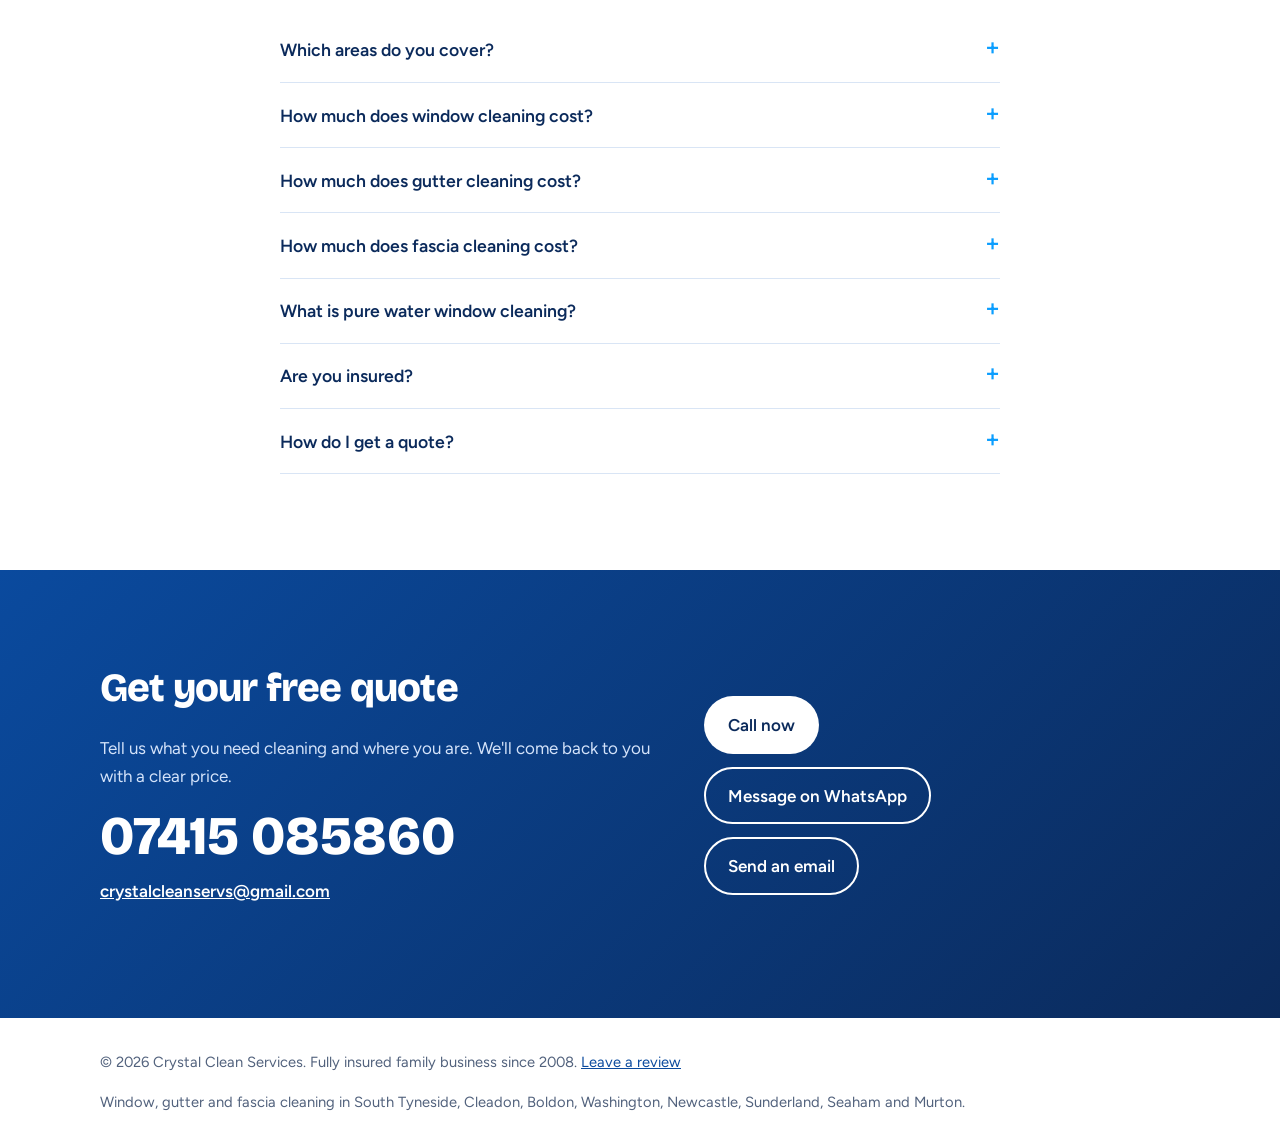
==== commit 6e6774b6: "Add files via upload" ====
--- a/index.html
+++ b/index.html
@@ -3,7 +3,7 @@
 <head>
 <meta charset="utf-8">
 <meta name="viewport" content="width=device-width, initial-scale=1">
-<title>Window, Gutter &amp; Fascia Cleaning in South Tyneside, Washington, Newcastle, Sunderland &amp; Seaham | Crystal Clean Services</title>
+<title>Window, Gutter &amp; Fascia Cleaning in South Tyneside | Crystal Clean</title>
 <meta name="description" content="Family-run, fully insured window, gutter and fascia cleaning since 2008. Pure water window cleaning from £10. Serving South Tyneside, Cleadon, Boldon, Washington, Newcastle, Sunderland, Seaham and Murton. Free quotes.">
 <link rel="canonical" href="https://dmbennison.github.io/Crystal-Clean/">
 <meta name="robots" content="index, follow, max-image-preview:large, max-snippet:-1">
@@ -348,6 +348,7 @@
         <figcaption>Janet L.<span>Google review, gutter clean in Little Benton</span></figcaption>
       </figure>
     </div>
+    <p style="margin-top:1.4rem"><a class="btn btn-primary btn-sm" href="https://g.page/r/CcrS7bdH_LkEEBM/review" target="_blank" rel="noopener">Leave us a Google review</a></p>
   </div>
 </section>
 
@@ -447,7 +448,7 @@
 
 <footer>
   <div class="wrap">
-    <span>© <span id="y">2026</span> Crystal Clean Services. Fully insured family business since 2008.</span>
+    <span>© <span id="y">2026</span> Crystal Clean Services. Fully insured family business since 2008. <a href="https://g.page/r/CcrS7bdH_LkEEBM/review" target="_blank" rel="noopener">Leave a review</a></span>
     <span>Window, gutter and fascia cleaning in South Tyneside, Cleadon, Boldon, Washington, Newcastle, Sunderland, Seaham and Murton.</span>
   </div>
 </footer>
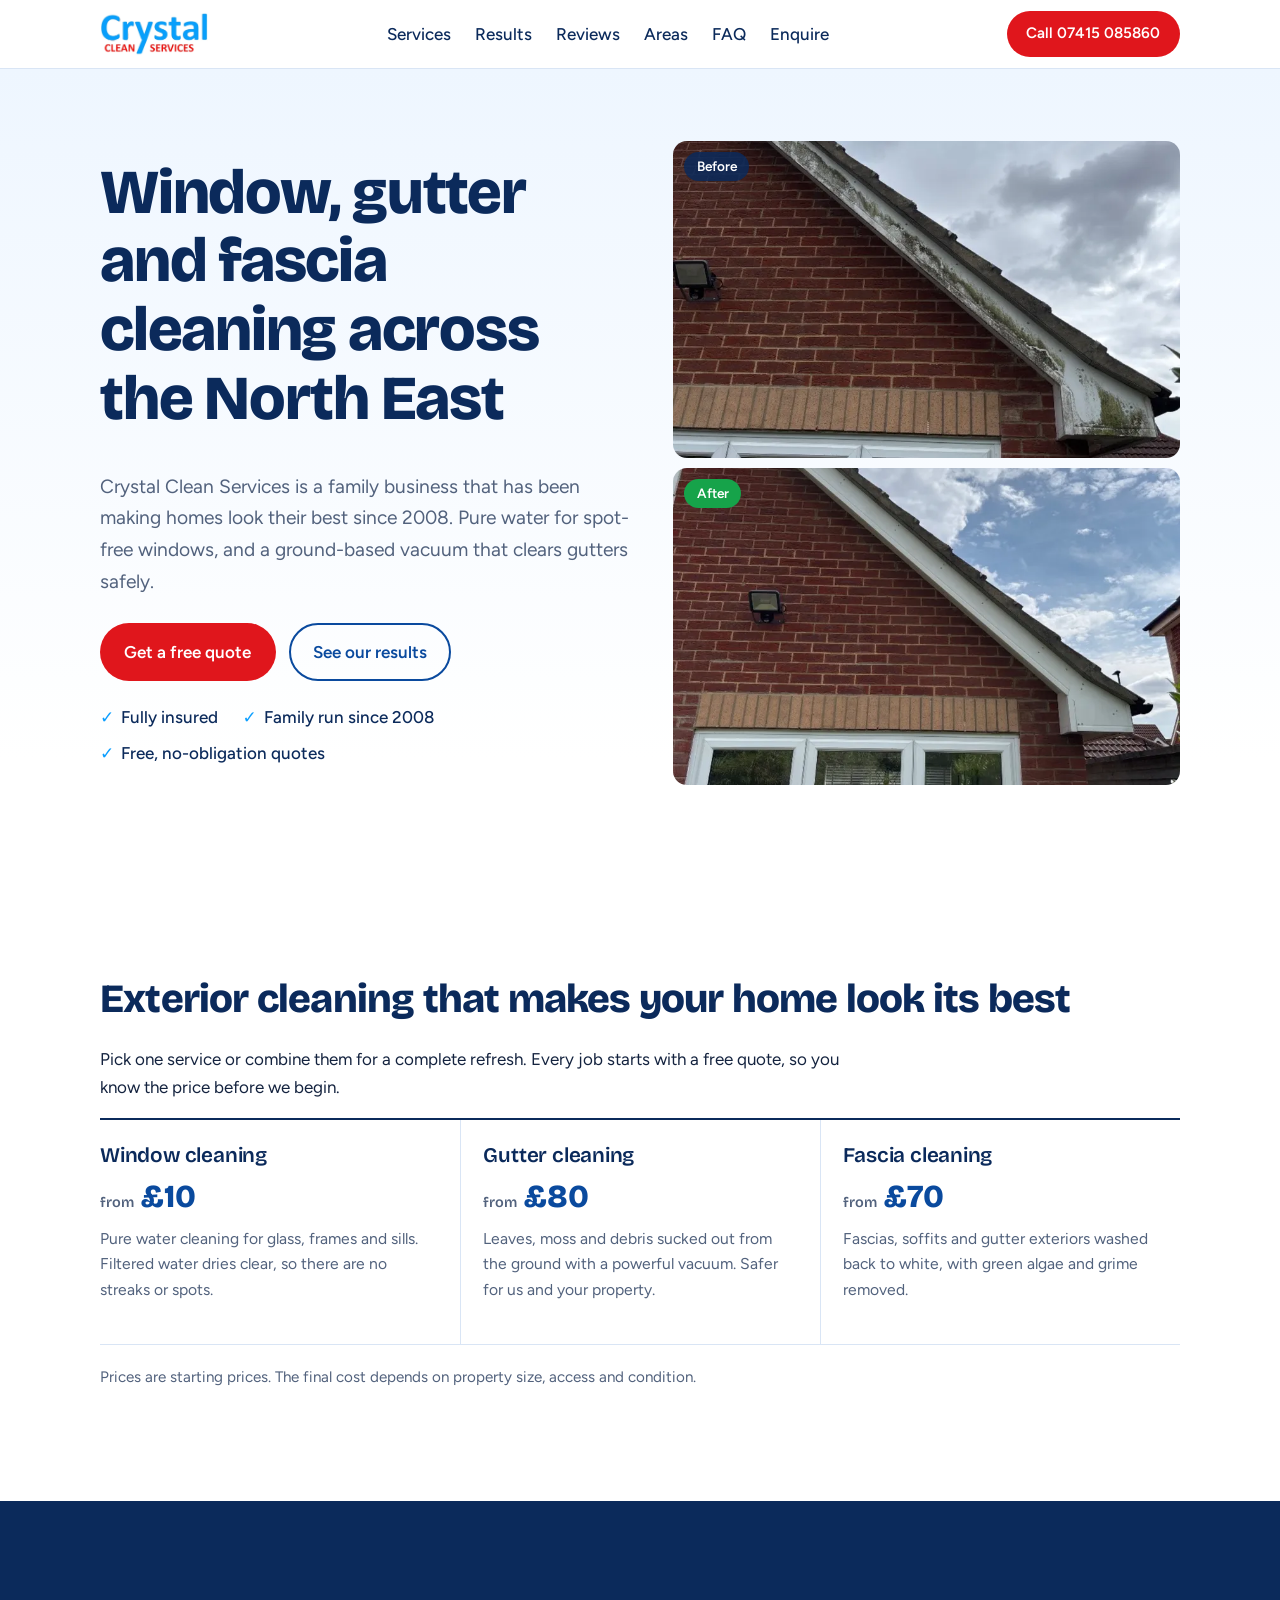
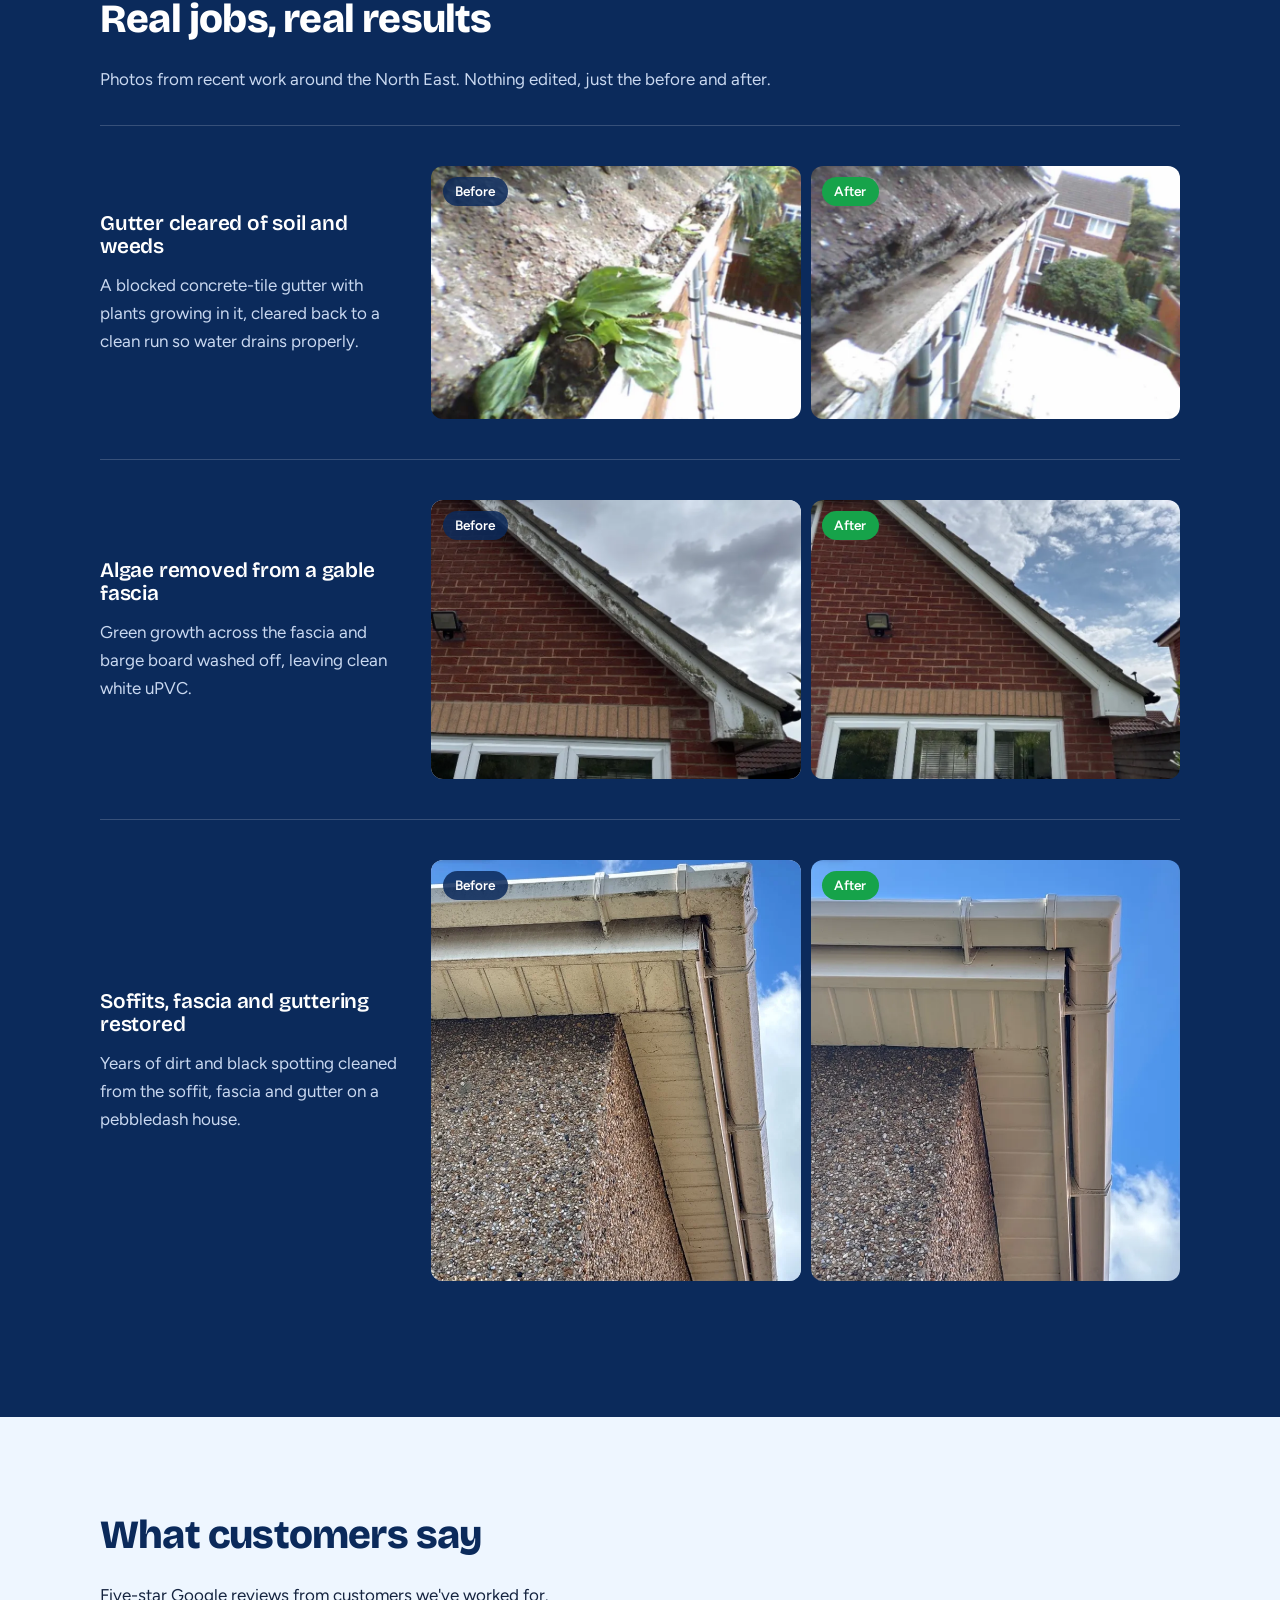
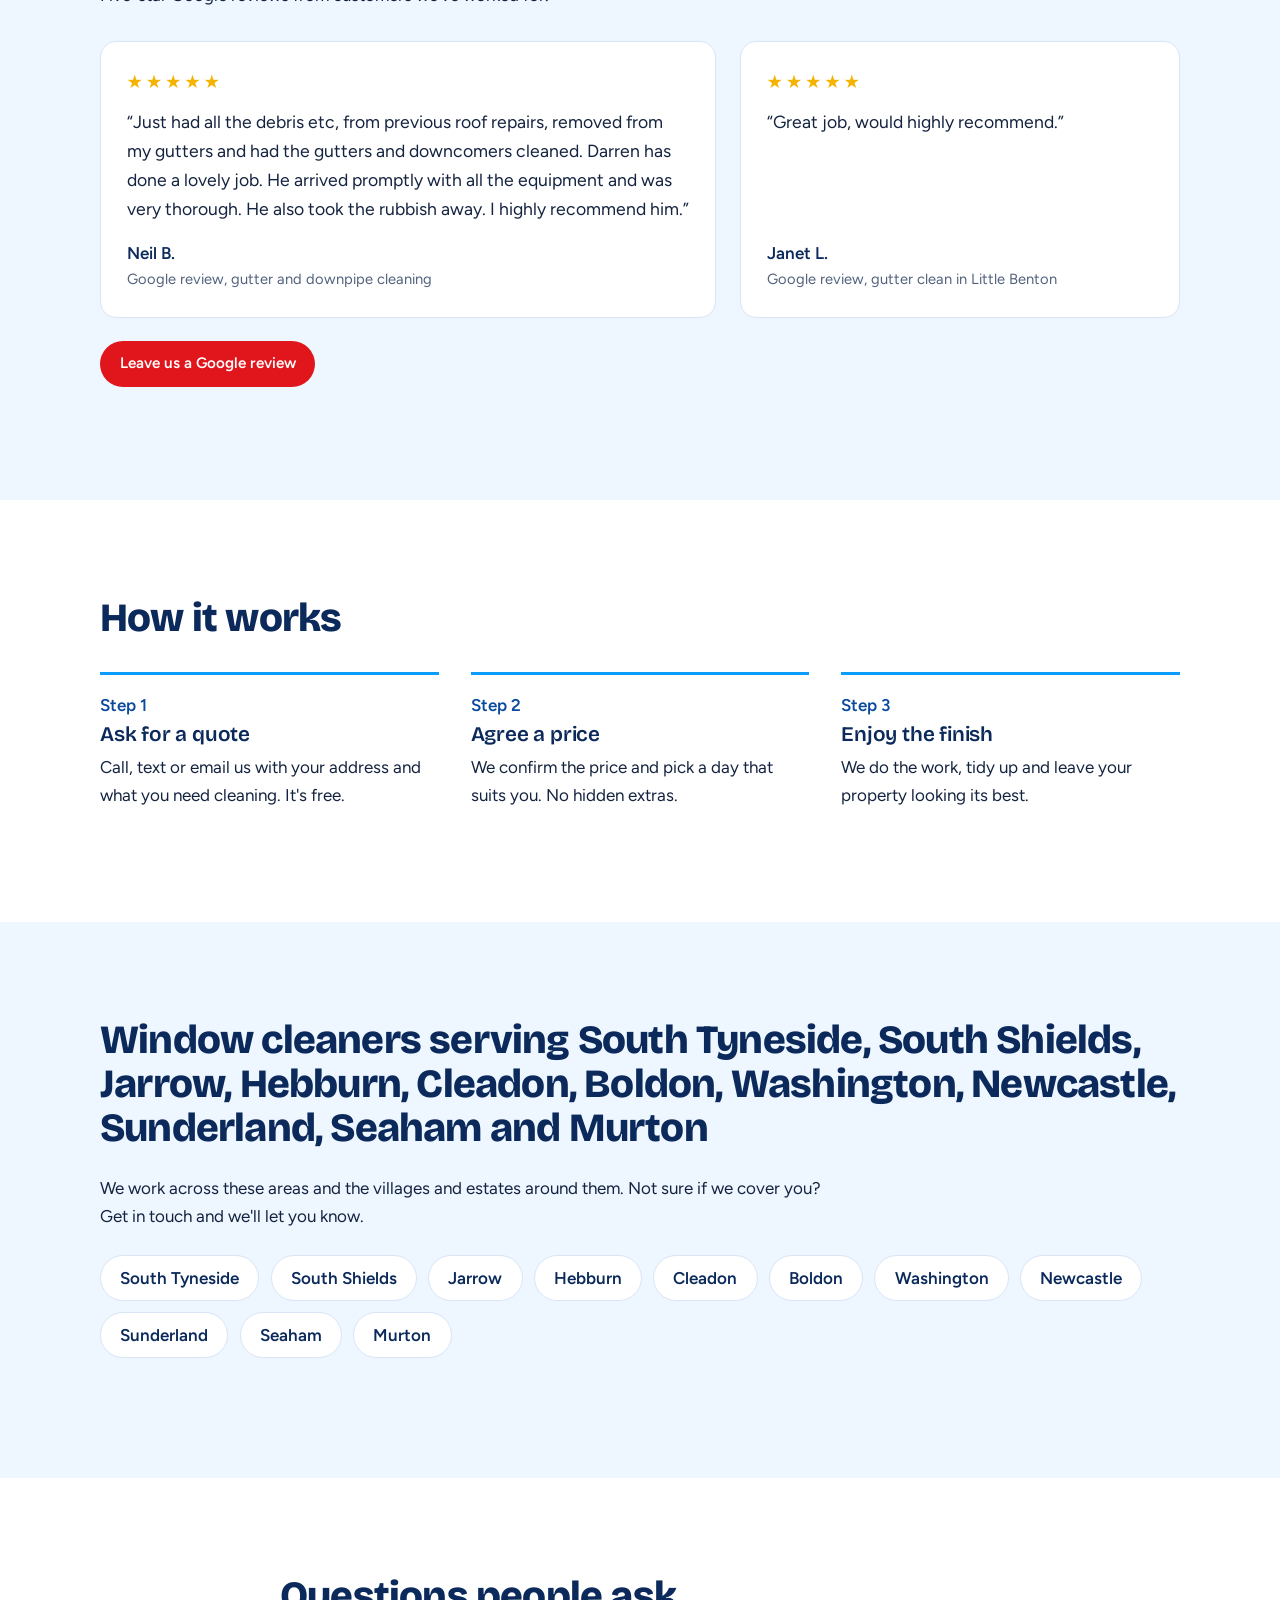
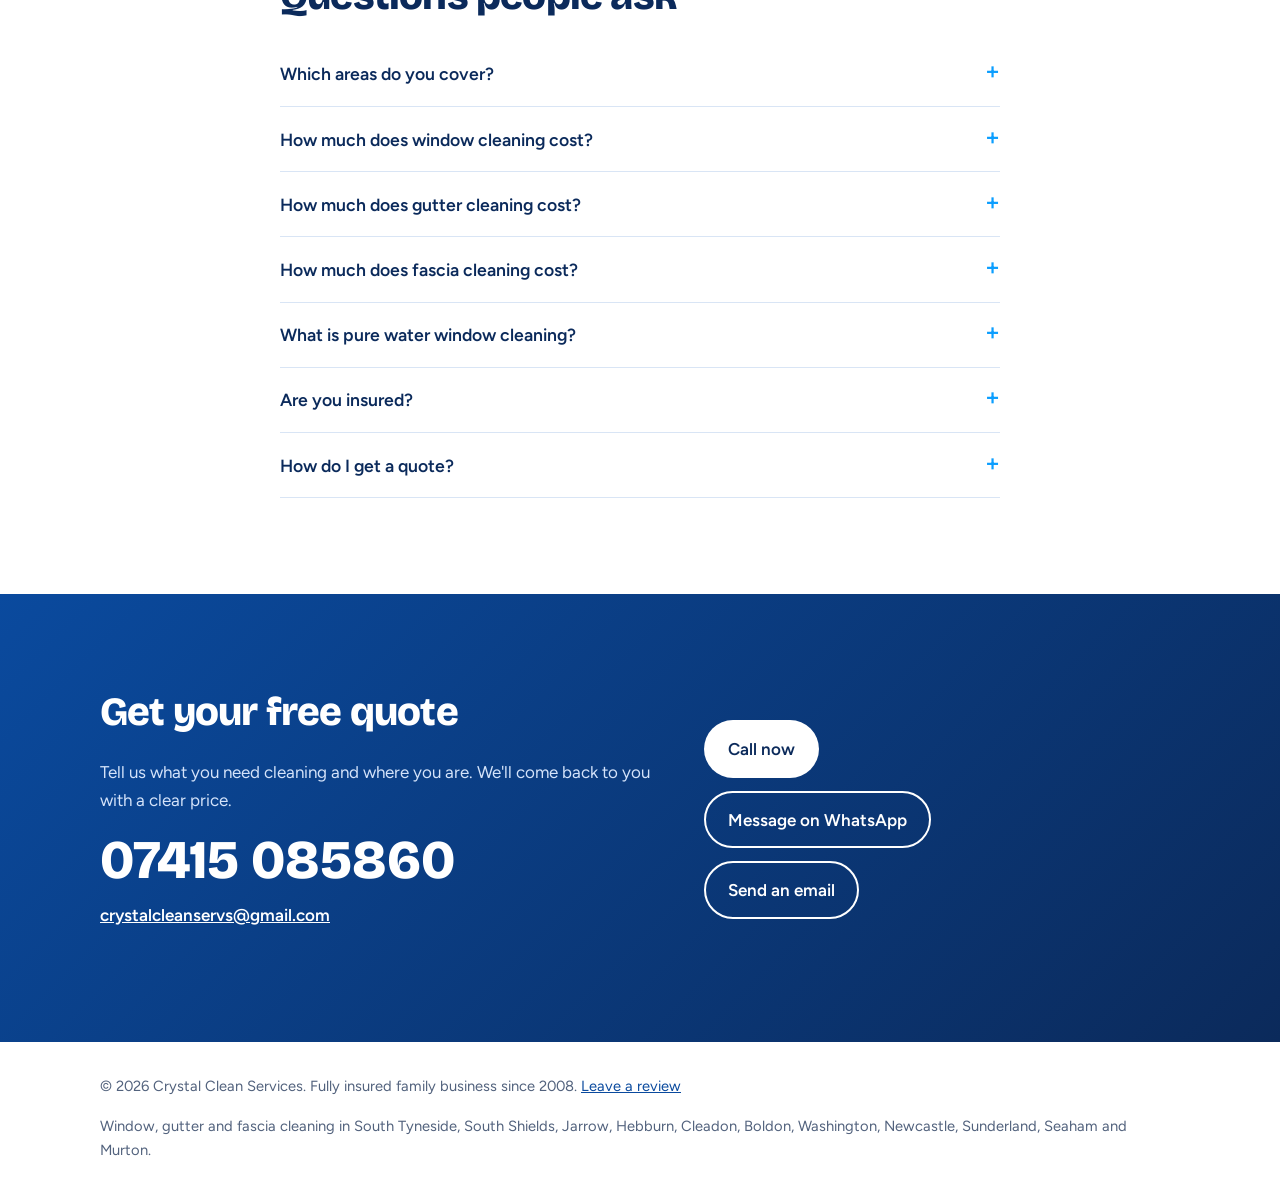
==== commit 980682df: "Add files via upload" ====
--- a/index.html
+++ b/index.html
@@ -4,7 +4,7 @@
 <meta charset="utf-8">
 <meta name="viewport" content="width=device-width, initial-scale=1">
 <title>Window, Gutter &amp; Fascia Cleaning in South Tyneside | Crystal Clean</title>
-<meta name="description" content="Family-run, fully insured window, gutter and fascia cleaning since 2008. Pure water window cleaning from £10. Serving South Tyneside, Cleadon, Boldon, Washington, Newcastle, Sunderland, Seaham and Murton. Free quotes.">
+<meta name="description" content="Family-run, fully insured window, gutter and fascia cleaning since 2008. From £10. South Shields, Jarrow, Hebburn, Washington, Newcastle, Sunderland and more. Free quotes.">
 <link rel="canonical" href="https://dmbennison.github.io/Crystal-Clean/">
 <meta name="robots" content="index, follow, max-image-preview:large, max-snippet:-1">
 <meta name="theme-color" content="#0a4a9e">
@@ -16,7 +16,7 @@
 <meta property="og:site_name" content="Crystal Clean Services">
 <meta property="og:locale" content="en_GB">
 <meta property="og:title" content="Crystal Clean Services | Window, Gutter & Fascia Cleaning">
-<meta property="og:description" content="Family business since 2008. Fully insured. Free quotes across South Tyneside, Cleadon, Boldon, Washington, Newcastle, Sunderland, Seaham and Murton.">
+<meta property="og:description" content="Family business since 2008. Fully insured. Free quotes across South Tyneside, South Shields, Jarrow, Hebburn, Cleadon, Boldon, Washington, Newcastle, Sunderland, Seaham and Murton.">
 <meta property="og:url" content="https://dmbennison.github.io/Crystal-Clean/">
 <meta property="og:image" content="https://dmbennison.github.io/Crystal-Clean/Images/social.jpg">
 <meta name="twitter:card" content="summary_large_image">
@@ -36,7 +36,7 @@
       "url": "https://dmbennison.github.io/Crystal-Clean/",
       "logo": "https://dmbennison.github.io/Crystal-Clean/Images/logo.png",
       "image": "https://dmbennison.github.io/Crystal-Clean/Images/social.jpg",
-      "description": "Family-run window cleaning, gutter cleaning and fascia and soffit cleaning business serving South Tyneside, Cleadon, Boldon, Washington, Newcastle, Sunderland, Seaham and Murton since 2008. Fully insured.",
+      "description": "Family-run window cleaning, gutter cleaning and fascia and soffit cleaning business serving South Tyneside, South Shields, Jarrow, Hebburn, Cleadon, Boldon, Washington, Newcastle, Sunderland, Seaham and Murton since 2008. Fully insured.",
       "telephone": "+447415085860",
       "email": "crystalcleanservs@gmail.com",
       "foundingDate": "2008",
@@ -46,6 +46,9 @@
       "knowsAbout": ["Window cleaning", "Pure water window cleaning", "Gutter cleaning", "Gutter vacuum clearance", "Fascia cleaning", "Soffit cleaning"],
       "areaServed": [
         {"@type": "AdministrativeArea", "name": "South Tyneside"},
+        {"@type": "City", "name": "South Shields"},
+        {"@type": "City", "name": "Jarrow"},
+        {"@type": "City", "name": "Hebburn"},
         {"@type": "City", "name": "Washington"},
         {"@type": "City", "name": "Newcastle upon Tyne"},
         {"@type": "City", "name": "Sunderland"},
@@ -75,7 +78,7 @@
     {
       "@type": "FAQPage",
       "mainEntity": [
-        {"@type": "Question", "name": "Which areas do you cover?", "acceptedAnswer": {"@type": "Answer", "text": "Crystal Clean Services covers South Tyneside, Cleadon, Boldon, Washington, Newcastle, Sunderland, Seaham and Murton."}},
+        {"@type": "Question", "name": "Which areas do you cover?", "acceptedAnswer": {"@type": "Answer", "text": "Crystal Clean Services covers South Tyneside, South Shields, Jarrow, Hebburn, Cleadon, Boldon, Washington, Newcastle, Sunderland, Seaham and Murton."}},
         {"@type": "Question", "name": "How much does window cleaning cost?", "acceptedAnswer": {"@type": "Answer", "text": "Window cleaning starts from £10. The final price depends on the size and type of property, so we give a free quote first."}},
         {"@type": "Question", "name": "How much does gutter cleaning cost?", "acceptedAnswer": {"@type": "Answer", "text": "Gutter cleaning starts from £80. We clear gutters from the ground with a powerful vacuum system, so no ladders are needed on most homes."}},
         {"@type": "Question", "name": "How much does fascia cleaning cost?", "acceptedAnswer": {"@type": "Answer", "text": "Fascia cleaning starts from £70, depending on the size of the property and how much algae and staining there is."}},
@@ -250,7 +253,7 @@
 <section class="hero" id="top">
   <div class="wrap hero-grid">
     <div>
-      <h1>Window, gutter and fascia cleaning across Tyneside and Wearside</h1>
+      <h1>Window, gutter and fascia cleaning across the North East</h1>
       <p class="lead">Crystal Clean Services is a family business that has been making homes look their best since 2008. Pure water for spot-free windows, and a ground-based vacuum that clears gutters safely.</p>
       <div class="cta-row">
         <a class="btn btn-primary" href="#contact" id="heroQuote">Get a free quote</a>
@@ -365,10 +368,10 @@
 
 <section class="areas" id="areas">
   <div class="wrap">
-    <h2>Window cleaners serving South Tyneside, Cleadon, Boldon, Washington, Newcastle, Sunderland, Seaham and Murton</h2>
+    <h2>Window cleaners serving South Tyneside, South Shields, Jarrow, Hebburn, Cleadon, Boldon, Washington, Newcastle, Sunderland, Seaham and Murton</h2>
     <p>We work across these areas and the villages and estates around them. Not sure if we cover you? Get in touch and we'll let you know.</p>
     <ul class="area-list">
-      <li>South Tyneside</li><li>Cleadon</li><li>Boldon</li><li>Washington</li><li>Newcastle</li><li>Sunderland</li><li>Seaham</li><li>Murton</li>
+      <li>South Tyneside</li><li>South Shields</li><li>Jarrow</li><li>Hebburn</li><li>Cleadon</li><li>Boldon</li><li>Washington</li><li>Newcastle</li><li>Sunderland</li><li>Seaham</li><li>Murton</li>
     </ul>
   </div>
 </section>
@@ -376,7 +379,7 @@
 <section id="faq">
   <div class="wrap faq">
     <h2>Questions people ask</h2>
-    <details><summary>Which areas do you cover?</summary><p>We cover South Tyneside, Cleadon, Boldon, Washington, Newcastle, Sunderland, Seaham and Murton.</p></details>
+    <details><summary>Which areas do you cover?</summary><p>We cover South Tyneside, South Shields, Jarrow, Hebburn, Cleadon, Boldon, Washington, Newcastle, Sunderland, Seaham and Murton.</p></details>
     <details><summary>How much does window cleaning cost?</summary><p>Window cleaning starts from £10. The final price depends on the size and type of your property, so we give you a free quote first.</p></details>
     <details><summary>How much does gutter cleaning cost?</summary><p>Gutter cleaning starts from £80. We clear gutters from the ground with a powerful vacuum system, so most homes don't need ladders.</p></details>
     <details><summary>How much does fascia cleaning cost?</summary><p>Fascia cleaning starts from £70, depending on the size of the property and how much algae and staining there is.</p></details>
@@ -410,7 +413,7 @@
           <div class="efield"><label for="eArea">Your area</label>
             <select id="eArea" name="area">
               <option value="">Choose your area</option>
-              <option>South Tyneside</option><option>Cleadon</option><option>Boldon</option><option>Washington</option>
+              <option>South Tyneside</option><option>South Shields</option><option>Jarrow</option><option>Hebburn</option><option>Cleadon</option><option>Boldon</option><option>Washington</option>
               <option>Newcastle</option><option>Sunderland</option><option>Seaham</option><option>Murton</option>
               <option value="Other">Somewhere else</option>
             </select>
@@ -449,7 +452,7 @@
 <footer>
   <div class="wrap">
     <span>© <span id="y">2026</span> Crystal Clean Services. Fully insured family business since 2008. <a href="https://g.page/r/CcrS7bdH_LkEEBM/review" target="_blank" rel="noopener">Leave a review</a></span>
-    <span>Window, gutter and fascia cleaning in South Tyneside, Cleadon, Boldon, Washington, Newcastle, Sunderland, Seaham and Murton.</span>
+    <span>Window, gutter and fascia cleaning in South Tyneside, South Shields, Jarrow, Hebburn, Cleadon, Boldon, Washington, Newcastle, Sunderland, Seaham and Murton.</span>
   </div>
 </footer>
 <script>document.getElementById('y').textContent=new Date().getFullYear()</script>
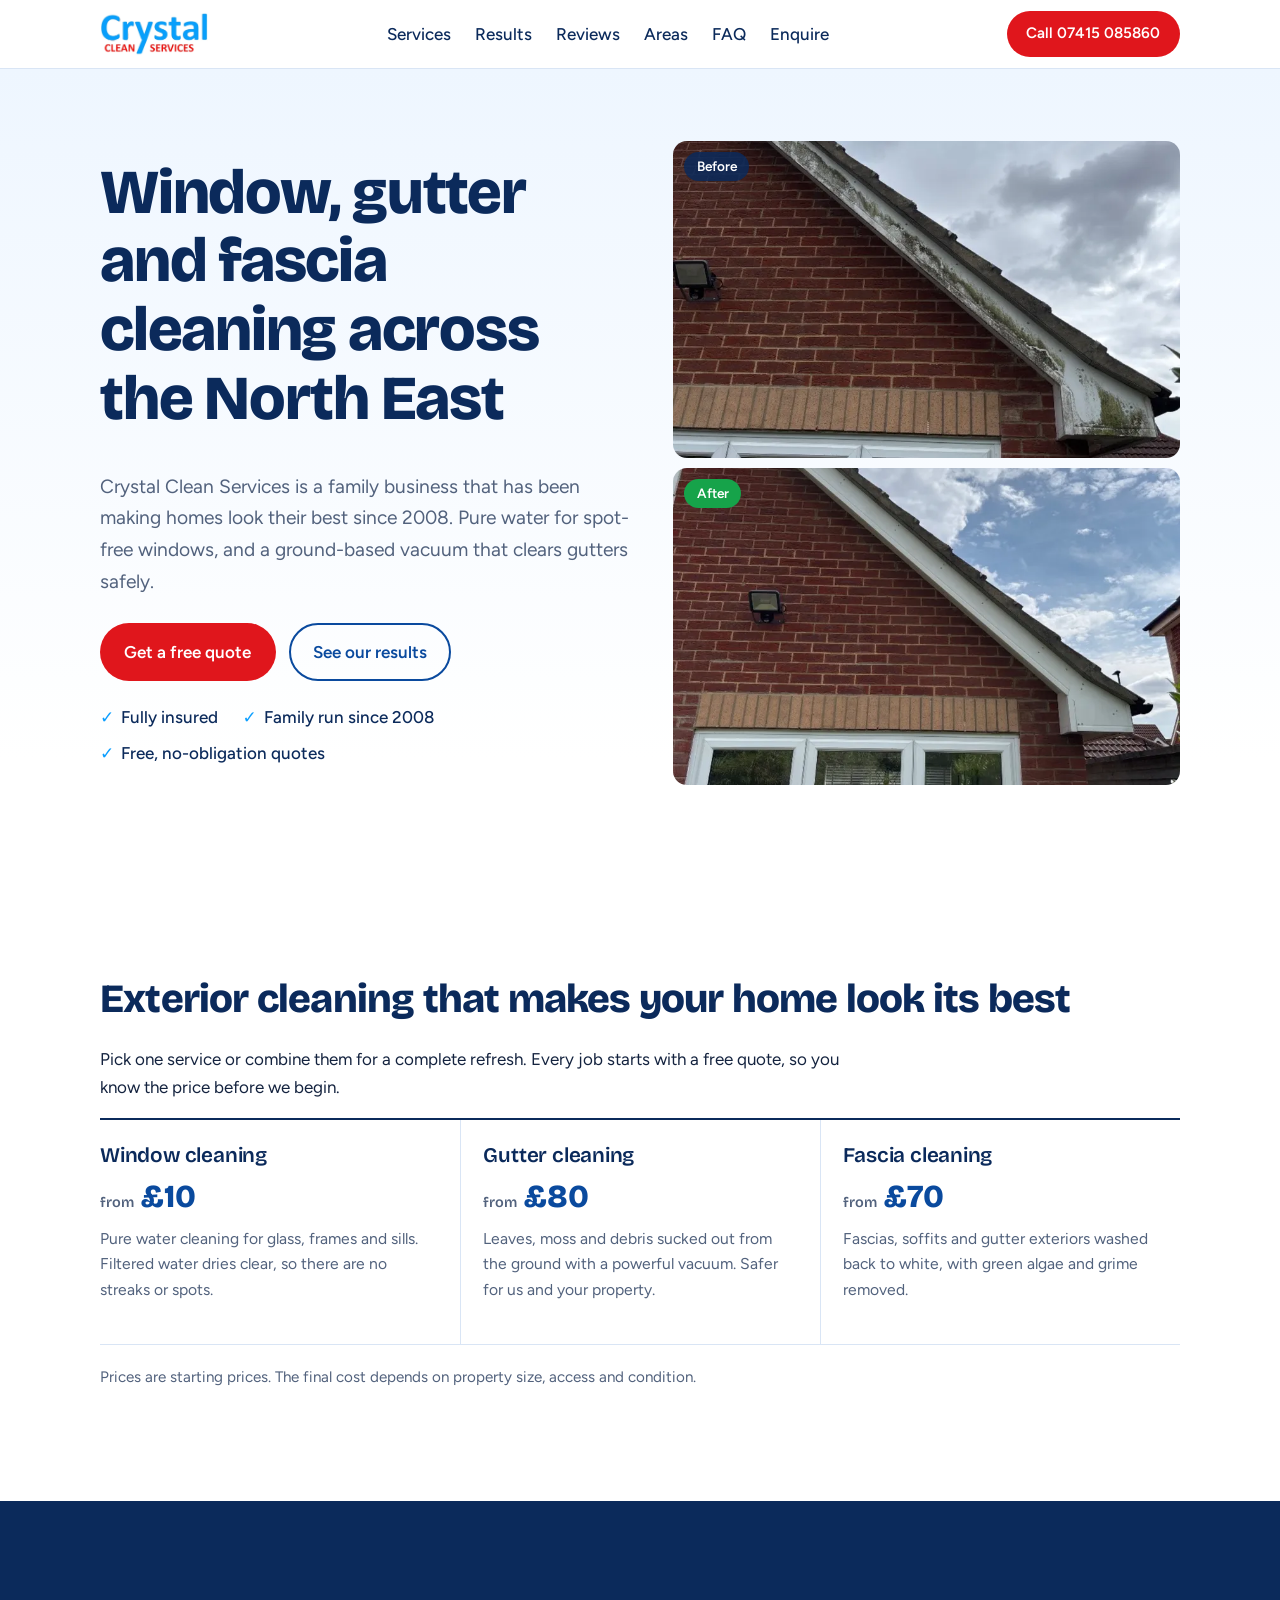
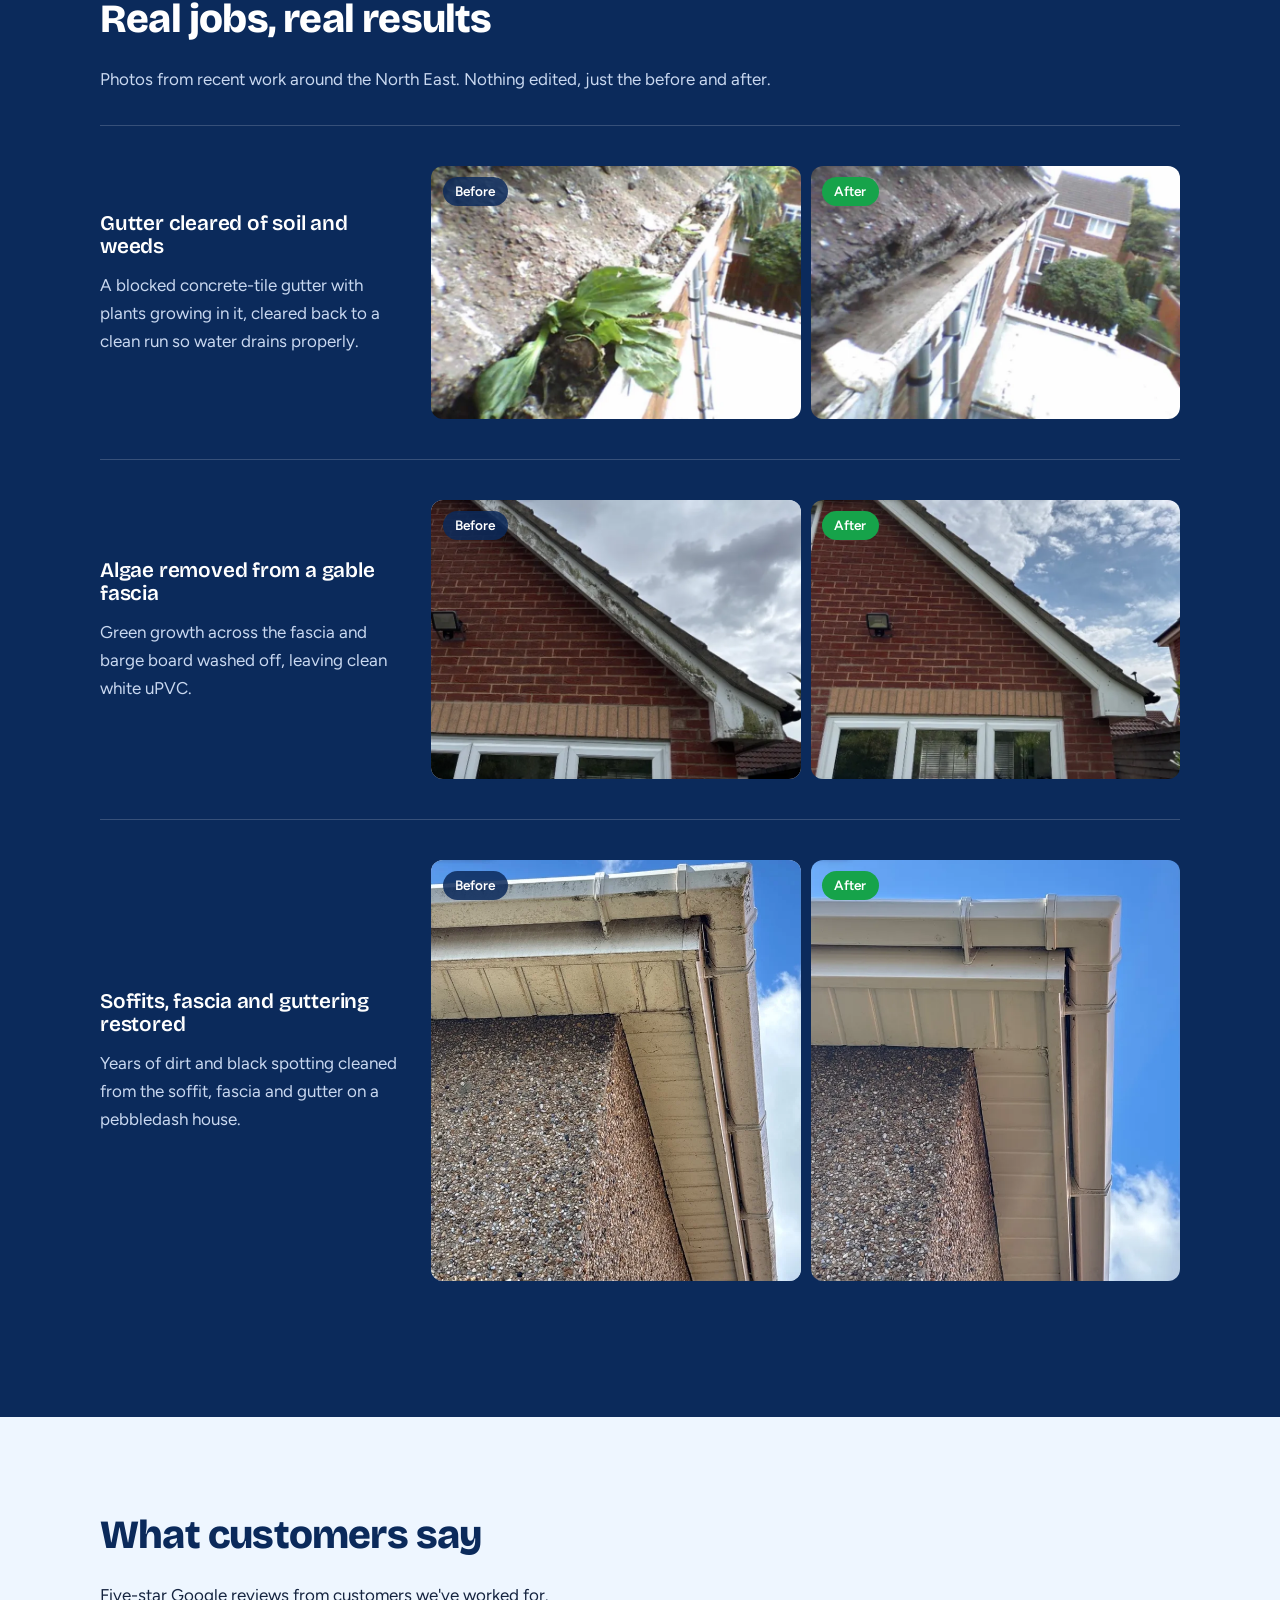
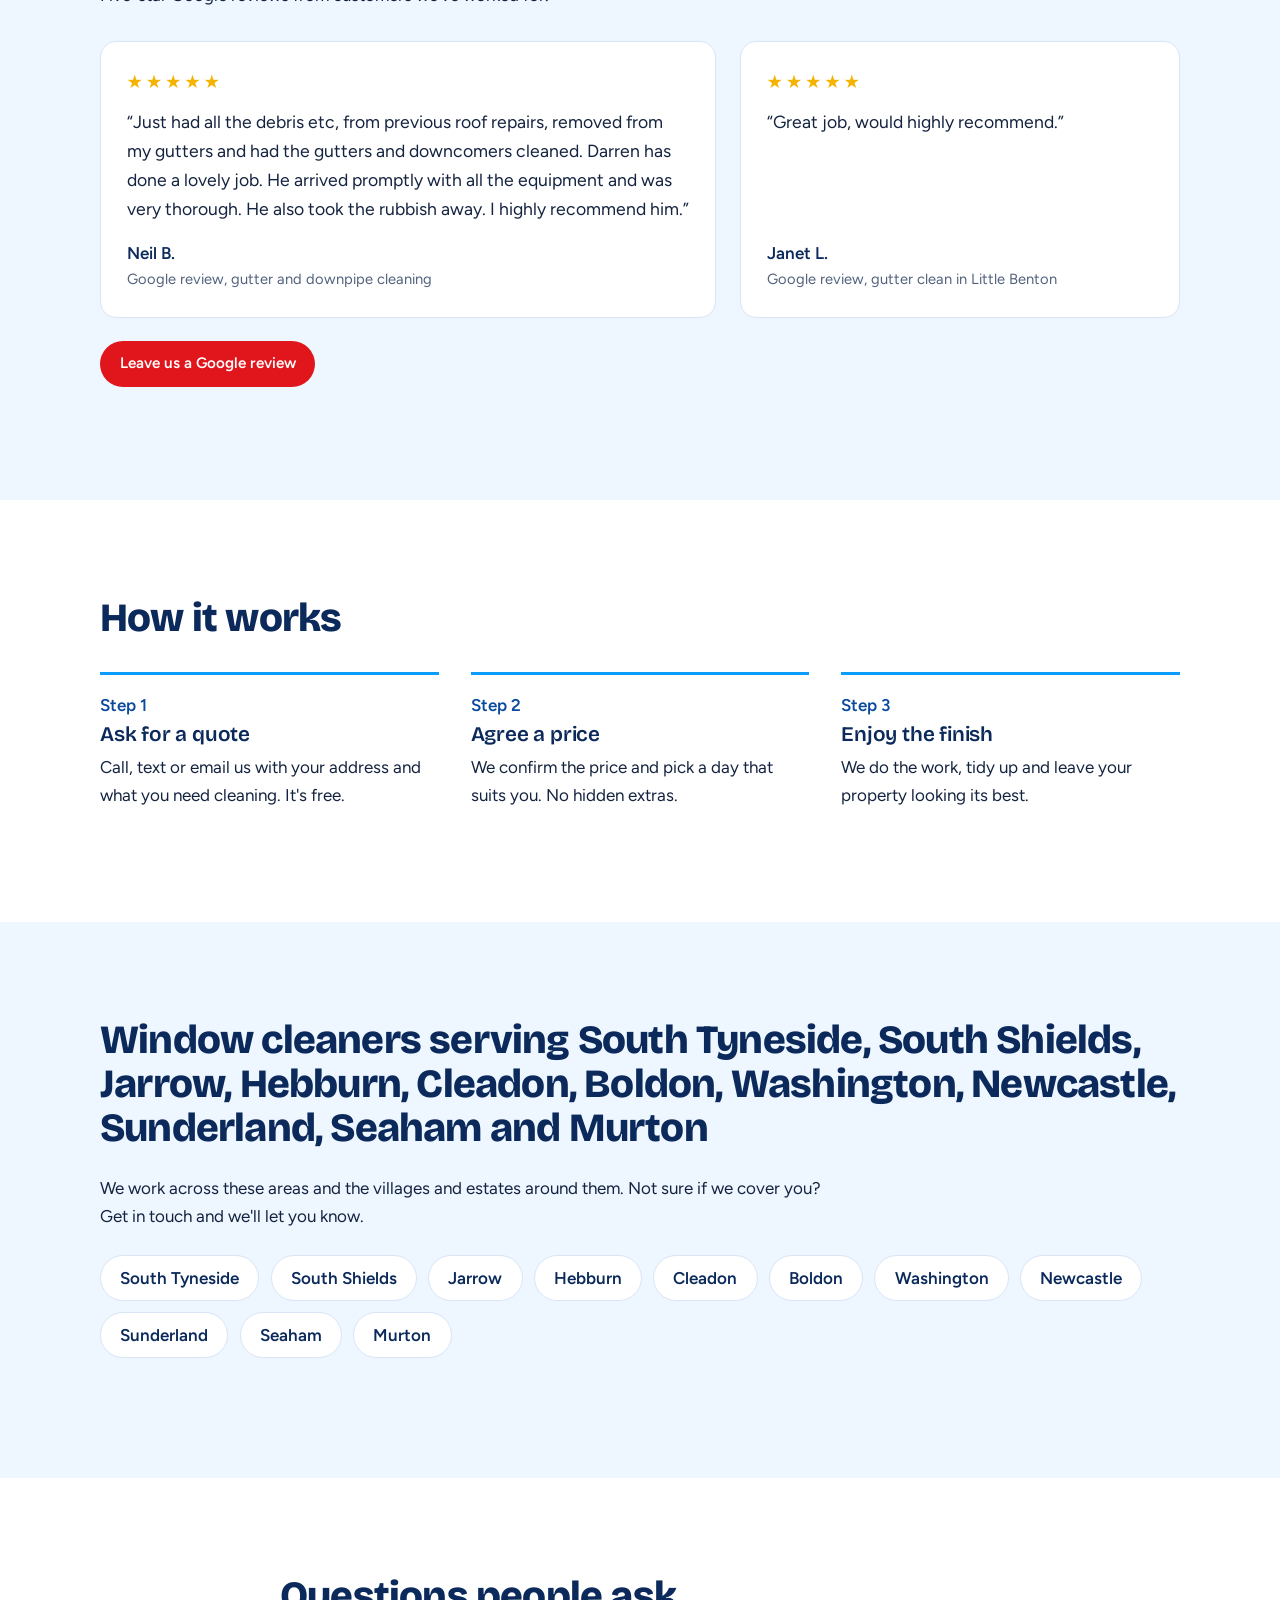
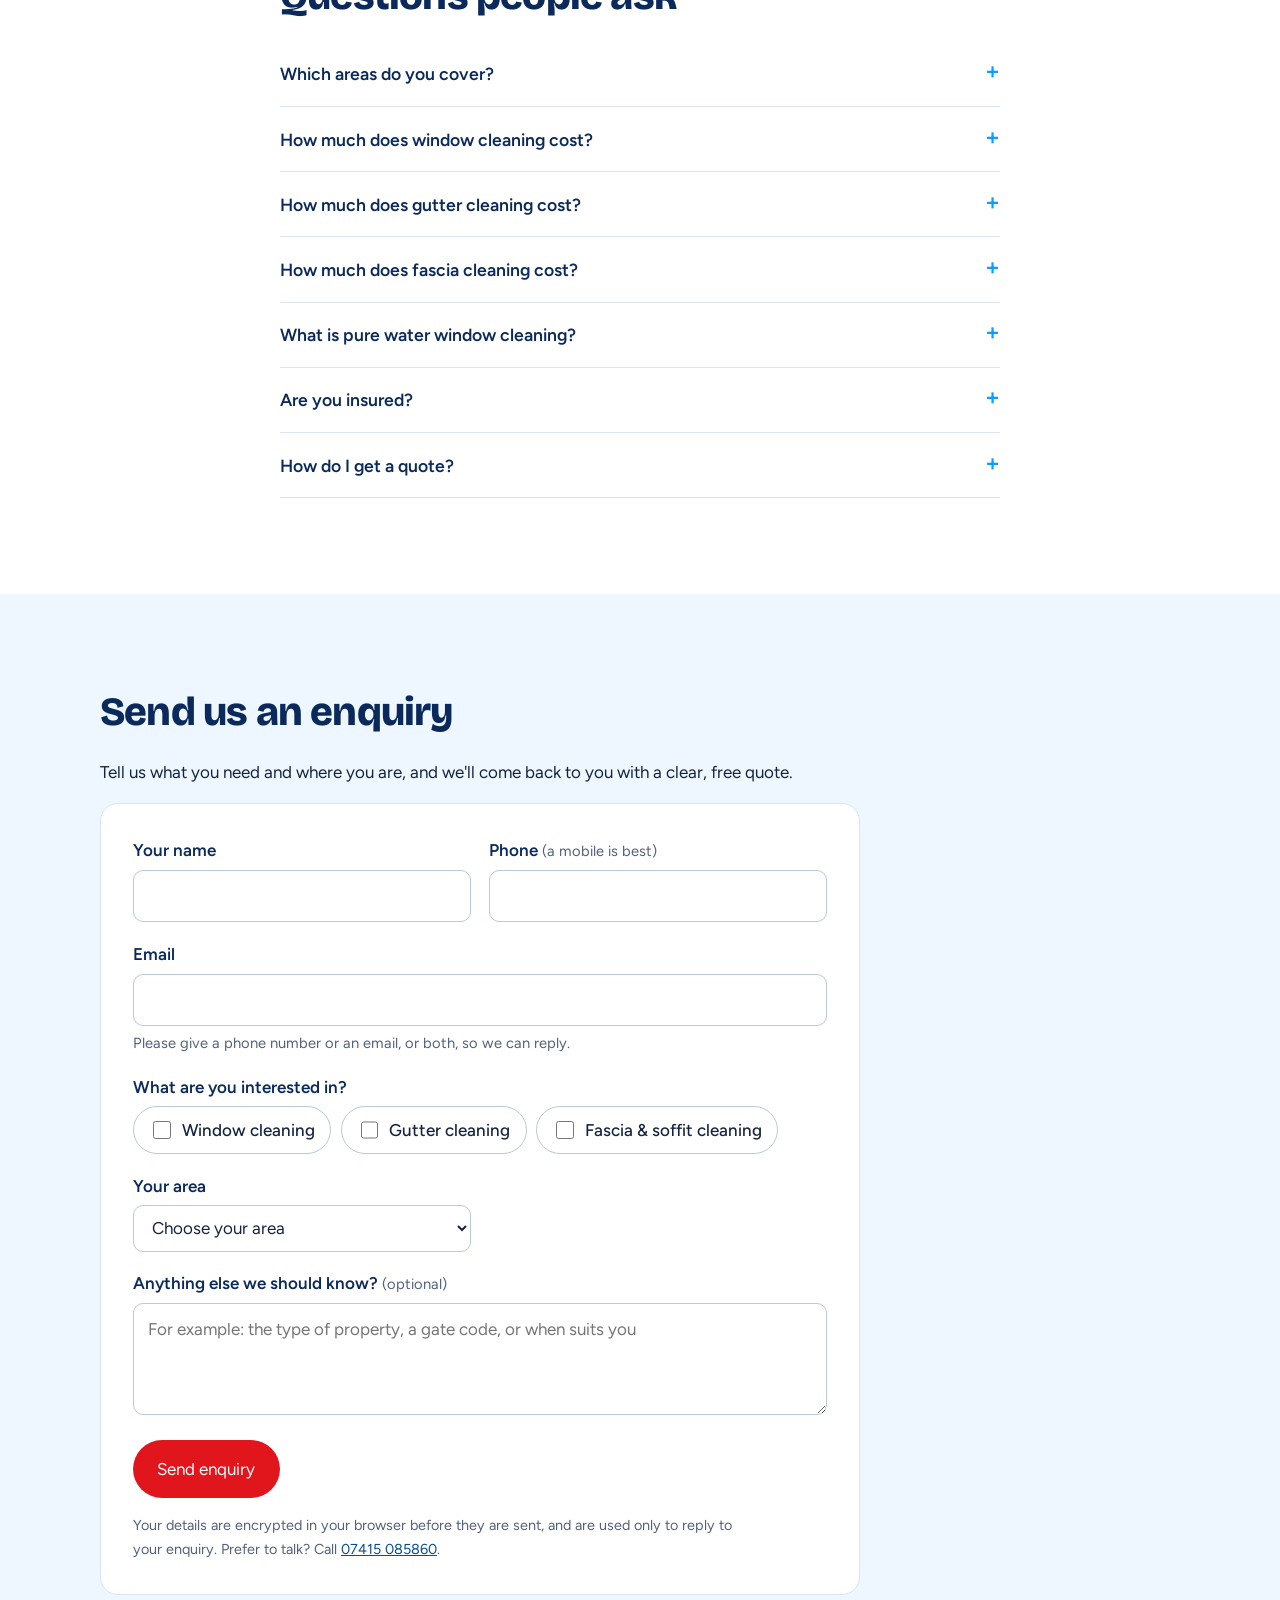
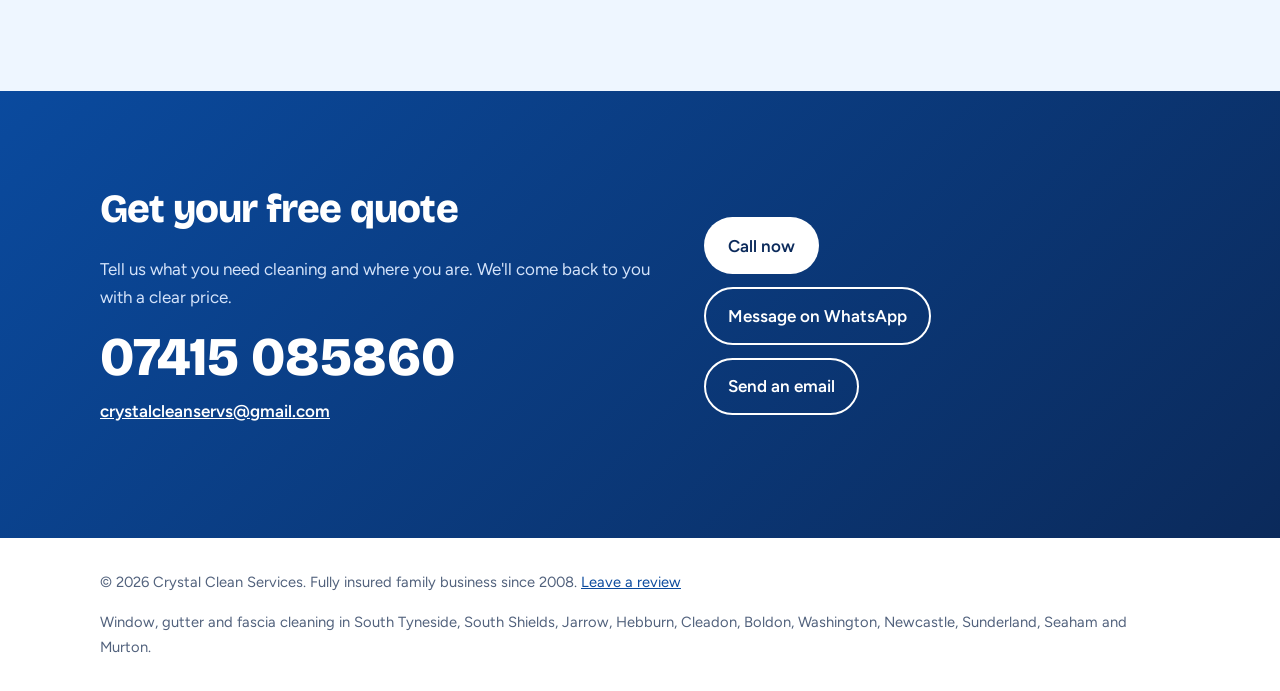
==== commit c1dce4a6: "Add files via upload" ====
--- a/index.html
+++ b/index.html
@@ -185,6 +185,18 @@
 .area-list{display:flex;flex-wrap:wrap;gap:.7rem;list-style:none;padding:0;margin:1.5rem 0}
 .area-list li{background:#fff;border:1px solid var(--line);border-radius:999px;padding:.5rem 1.2rem;font-weight:600;color:var(--navy)}
 
+/* special offer banner (set from the Round Book app) */
+.offer{position:relative;background:linear-gradient(90deg,var(--navy),var(--blue));color:#fff;padding:.85rem 3rem .85rem 1rem;text-align:center}
+.offer[hidden]{display:none}
+.offer-in{display:flex;flex-wrap:wrap;align-items:center;justify-content:center;gap:.45rem 1rem;max-width:var(--max);margin:0 auto}
+.offer-tag{background:var(--red);color:#fff;font-weight:800;font-size:.8rem;letter-spacing:.08em;text-transform:uppercase;padding:.3rem .75rem;border-radius:999px}
+.offer-text{margin:0;font:700 clamp(1.05rem,2.6vw,1.4rem)/1.3 var(--display)}
+.offer-until{font-size:.95rem;opacity:.92}
+.offer-cta{background:#fff;color:var(--navy);font-weight:700;text-decoration:none;padding:.5rem 1.1rem;border-radius:999px;white-space:nowrap}
+.offer-cta:hover{background:var(--wash)}
+.offer-x{position:absolute;top:50%;right:.6rem;transform:translateY(-50%);width:2.2rem;height:2.2rem;border:0;border-radius:50%;background:rgba(255,255,255,.15);color:#fff;font-size:1.4rem;line-height:1;cursor:pointer}
+.offer-x:hover{background:rgba(255,255,255,.3)}
+
 /* enquiry form */
 .enquire{background:var(--wash)}
 .enquire-card{background:#fff;border:1px solid var(--line);border-radius:18px;padding:clamp(1.2rem,3vw,2rem);max-width:760px}
@@ -233,6 +245,15 @@
 </head>
 <body>
 <a class="skip" href="#main">Skip to content</a>
+<aside class="offer" id="offerBanner" role="region" aria-label="Special offer" hidden>
+  <div class="offer-in">
+    <span class="offer-tag">Special offer</span>
+    <p class="offer-text" id="offerText"></p>
+    <span class="offer-until" id="offerUntil"></span>
+    <a class="offer-cta" id="offerCta" href="#contact">Get a free quote</a>
+  </div>
+  <button class="offer-x" id="offerX" type="button" aria-label="Hide this offer">&times;</button>
+</aside>
 
 <header>
   <div class="wrap bar">
@@ -538,5 +559,37 @@
   });
 })();
 </script>
+<script>
+/* Special offer banner. The offer is set from the Round Book app and kept by the same Cloudflare worker as the enquiry inbox;
+   this just asks for the current one (it is public, so it is never anything private) and shows it as plain text. It goes by
+   itself after its end date. */
+(function(){
+  var cfg = window.ENQUIRY_CONFIG || {};
+  if(!cfg.endpoint || !cfg.inbox || !window.fetch) return;
+  var banner = document.getElementById('offerBanner');
+  fetch(cfg.endpoint.replace(/\/+$/, '') + '/v1/inbox/' + cfg.inbox + '/notice')
+    .then(function(r){ return r.ok ? r.json() : null; })
+    .then(function(j){
+      var n = j && j.notice;
+      if(!n || !n.text) return;
+      var seen = '';
+      try{ seen = sessionStorage.getItem('offerHidden') || ''; }catch(e){}
+      if(seen === n.text) return; // hidden by the visitor on this visit
+      document.getElementById('offerText').textContent = n.text;
+      if(n.until){
+        var d = new Date(n.until + 'T12:00:00');
+        if(!isNaN(d)) document.getElementById('offerUntil').textContent = 'Ends ' + d.toLocaleDateString('en-GB', { day:'numeric', month:'long' });
+      }
+      var enquire = document.getElementById('enquire');
+      document.getElementById('offerCta').setAttribute('href', enquire && !enquire.hidden ? '#enquire' : '#contact');
+      banner.hidden = false;
+      document.getElementById('offerX').addEventListener('click', function(){
+        banner.hidden = true;
+        try{ sessionStorage.setItem('offerHidden', n.text); }catch(e){}
+      });
+    })
+    .catch(function(){ /* no banner */ });
+})();
+</script>
 </body>
 </html>
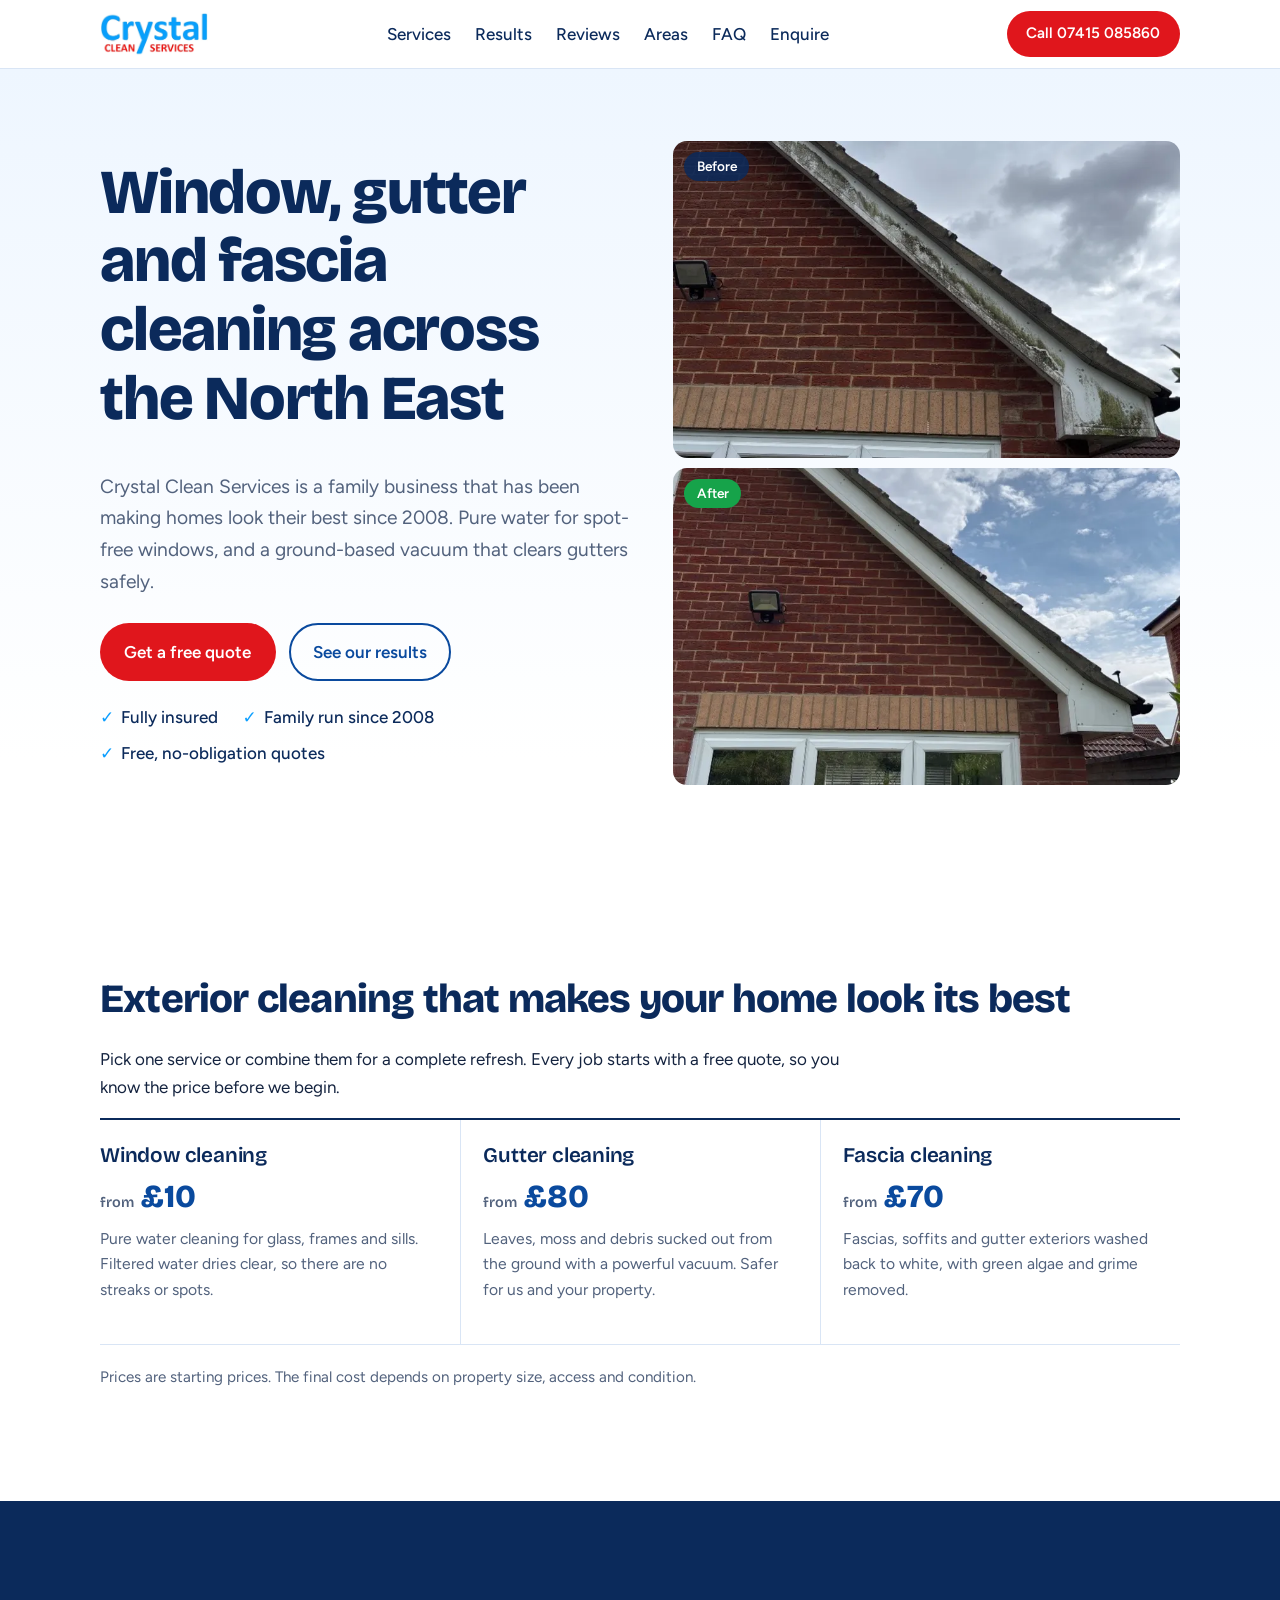
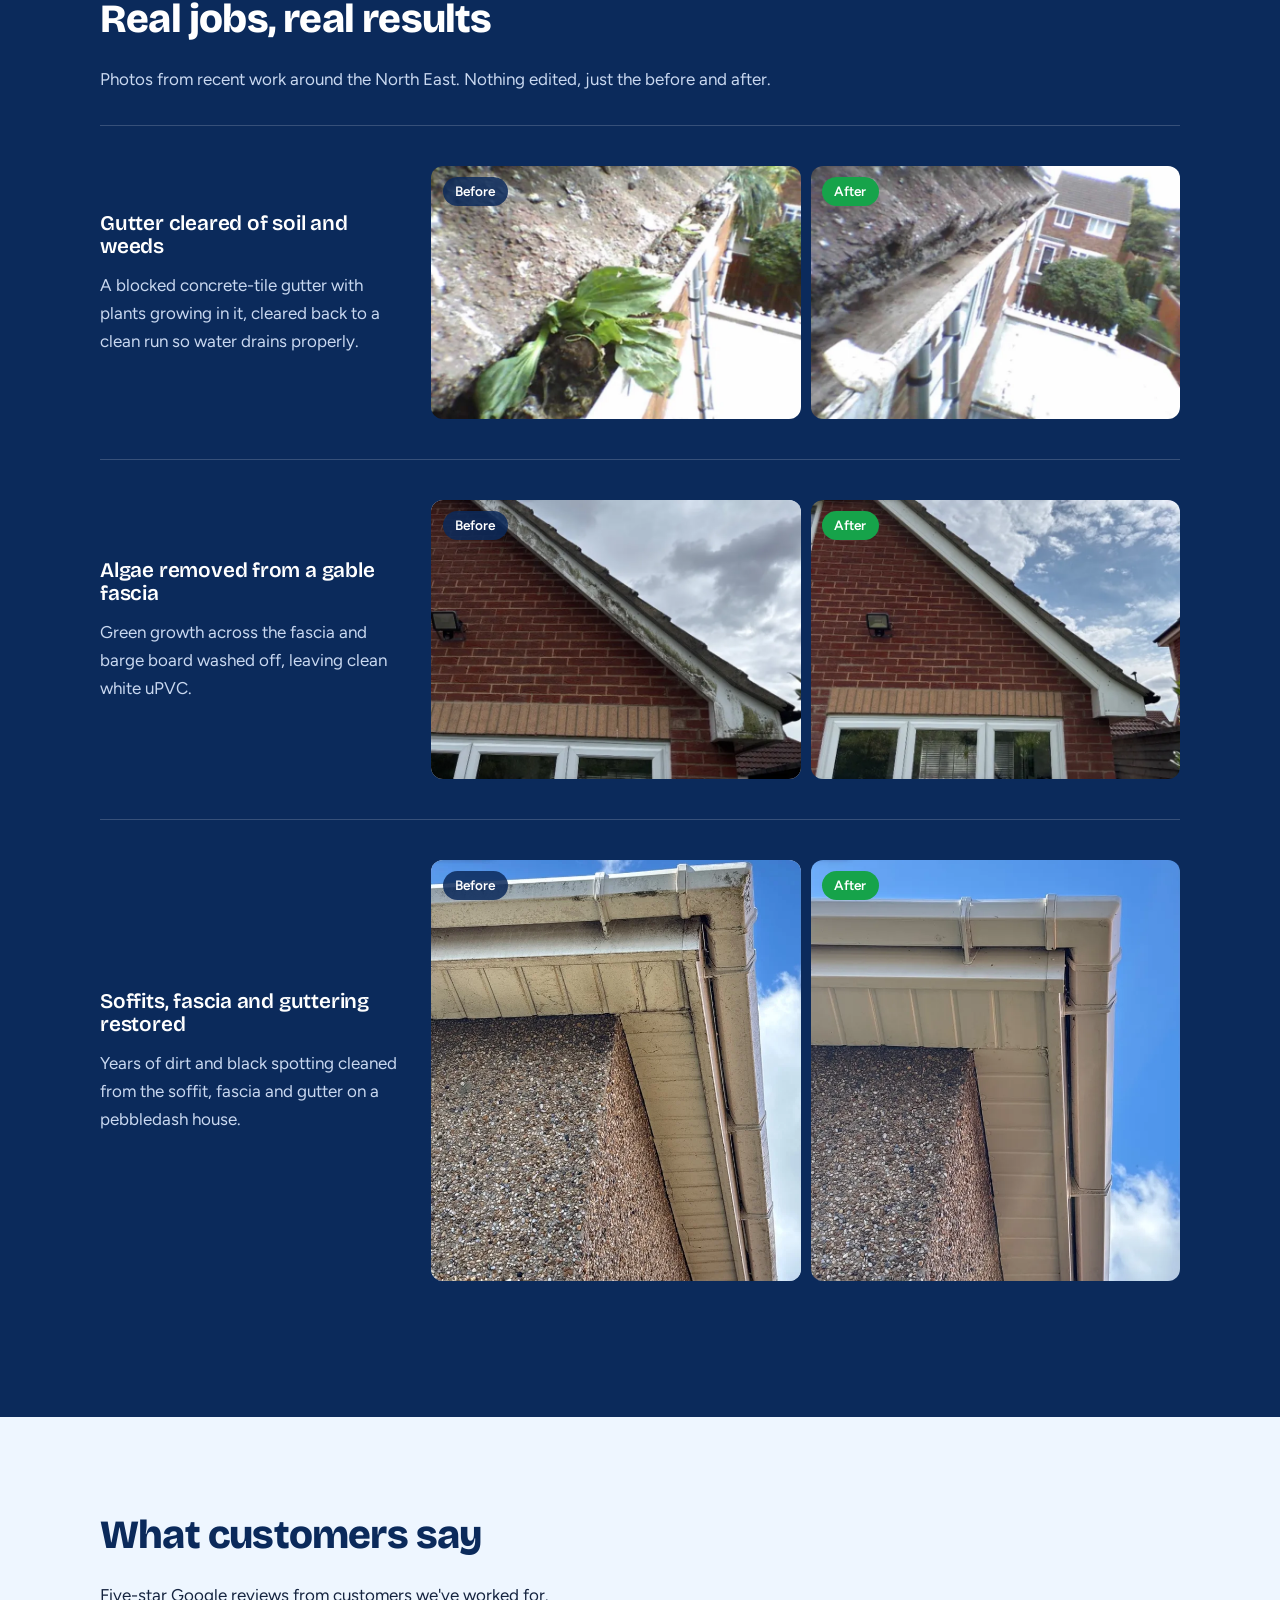
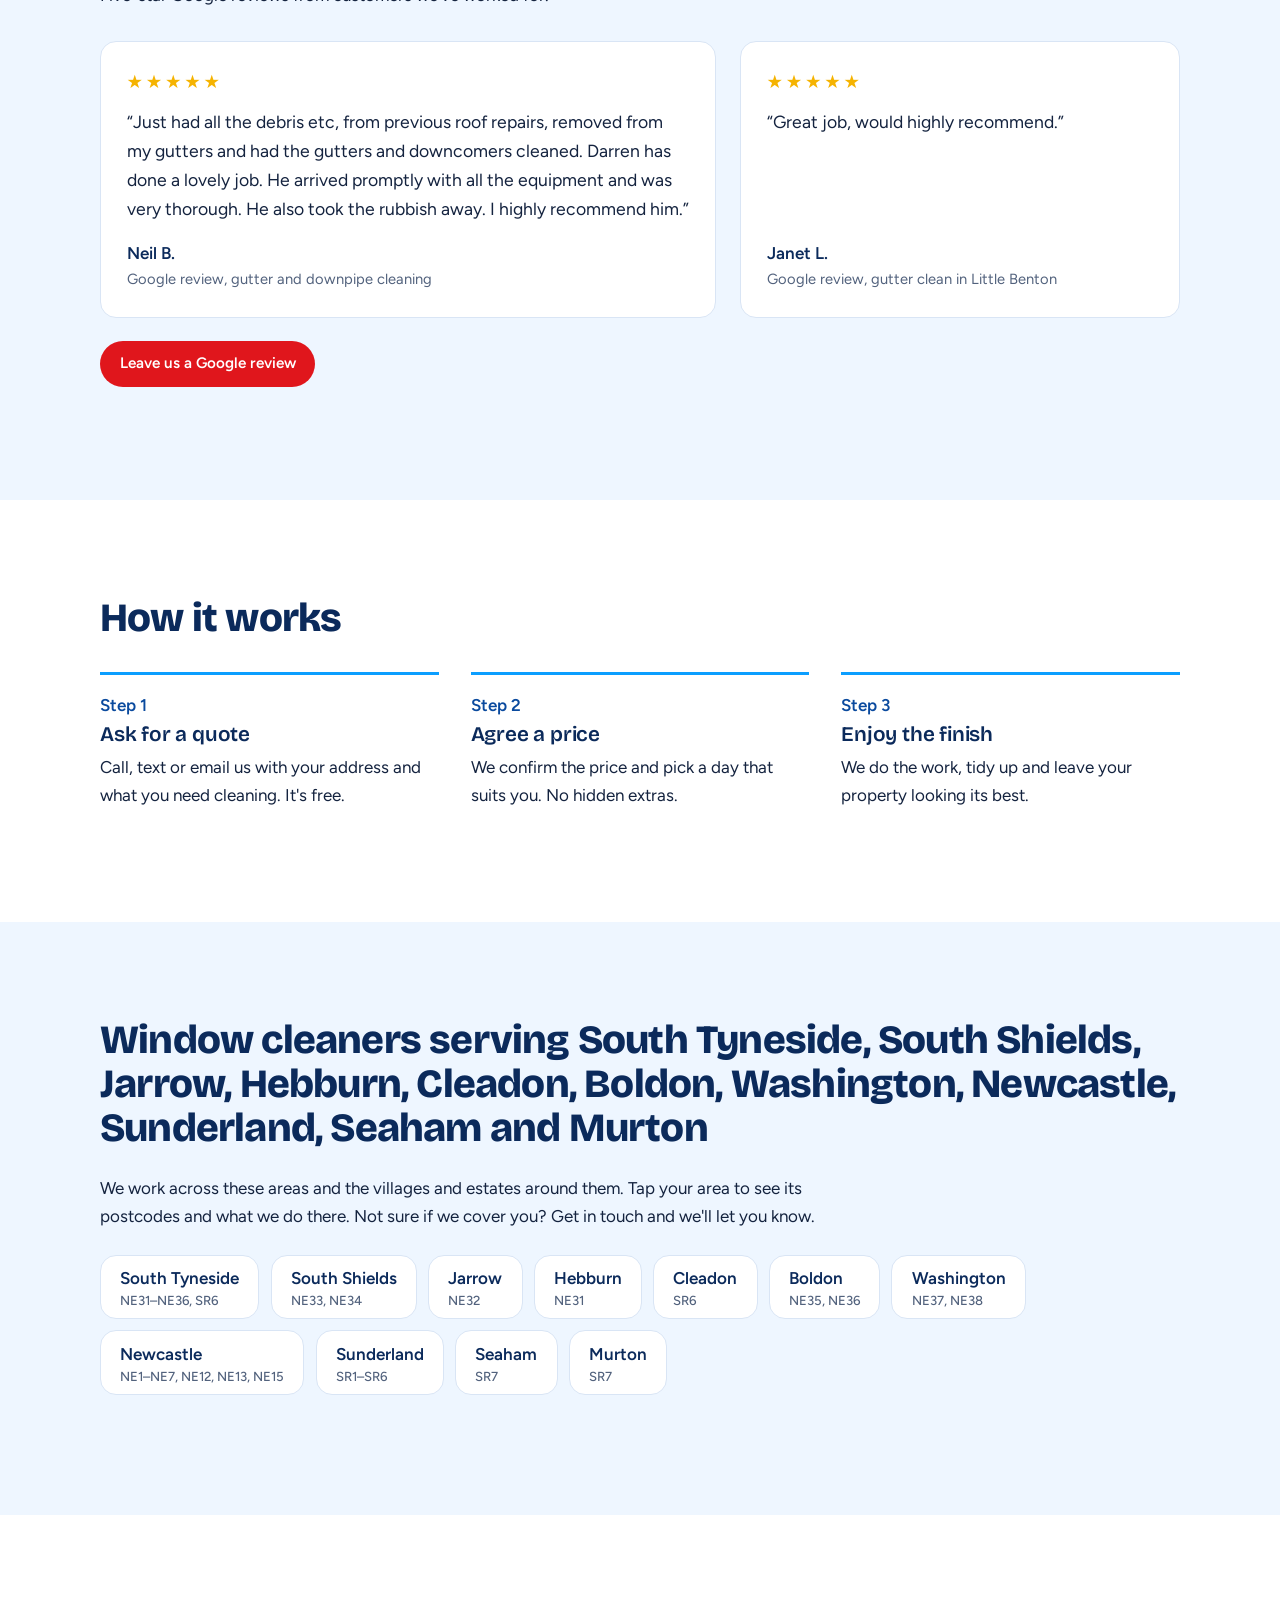
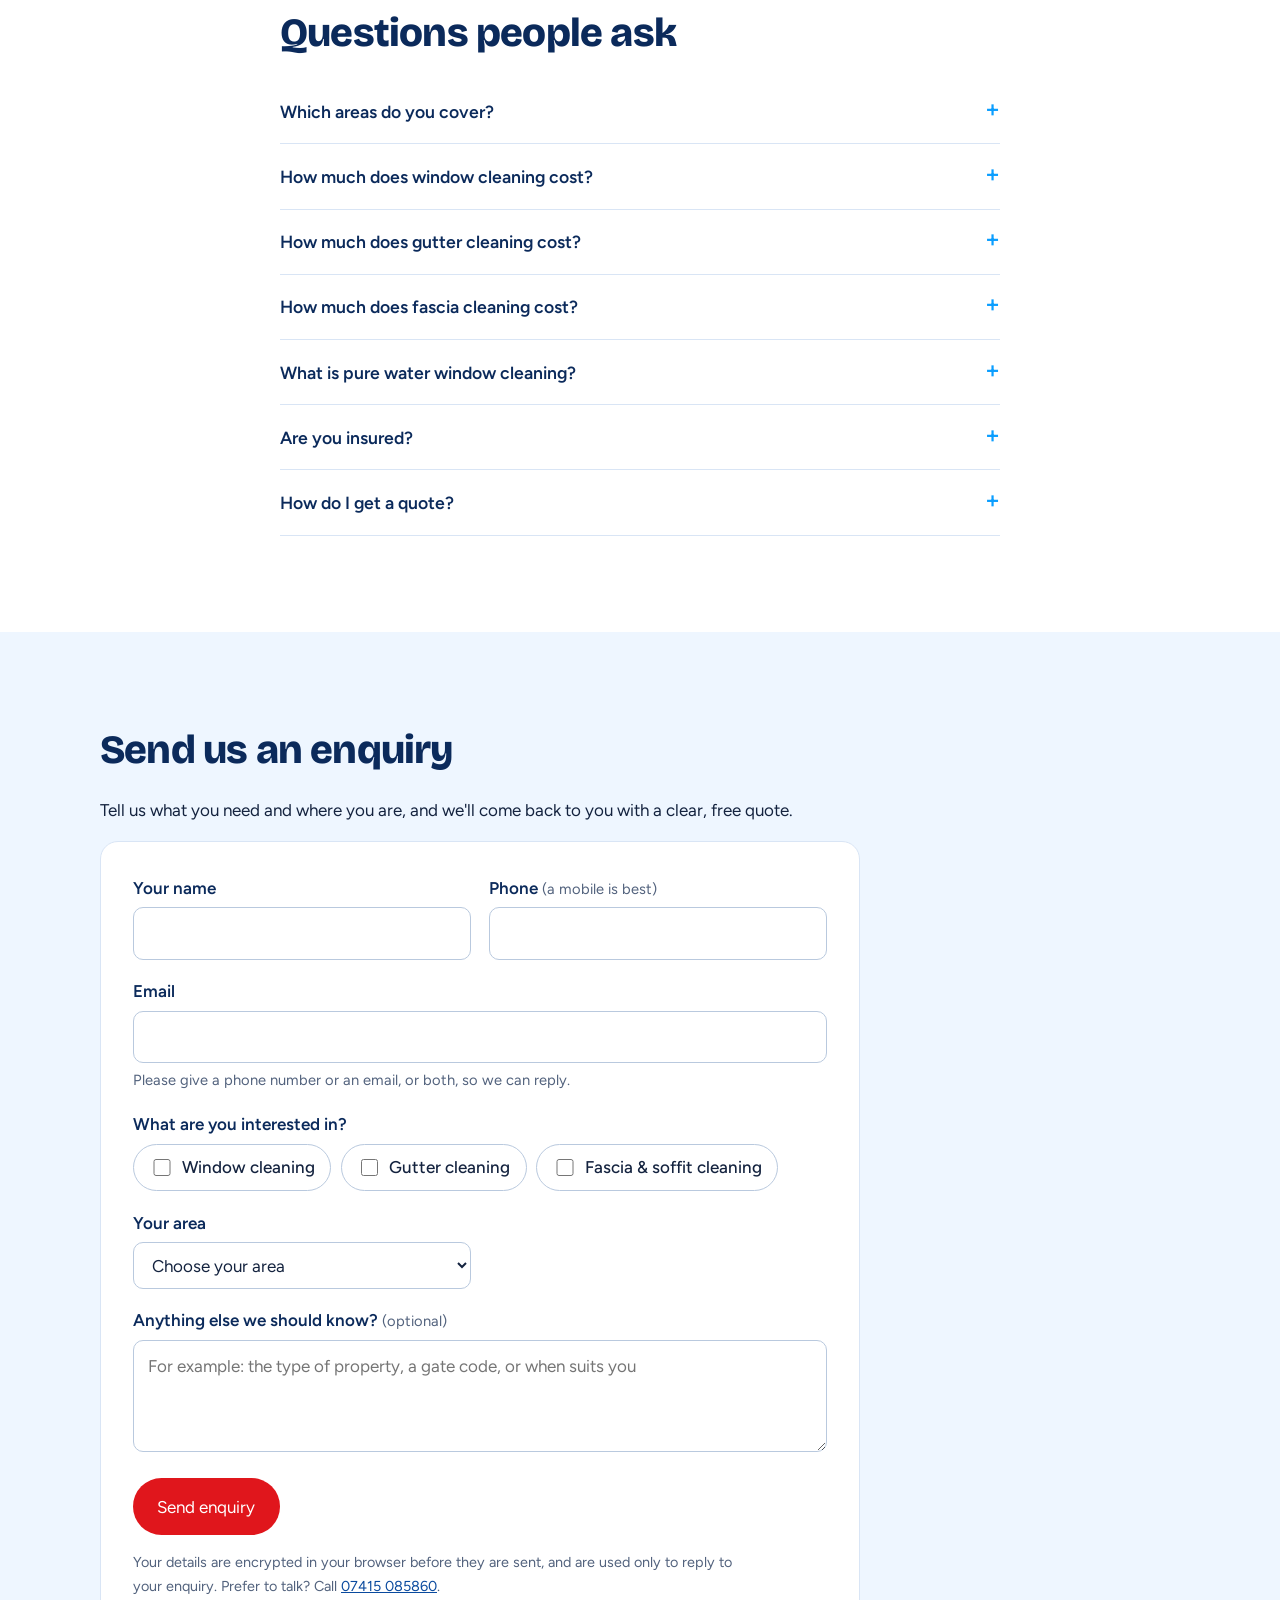
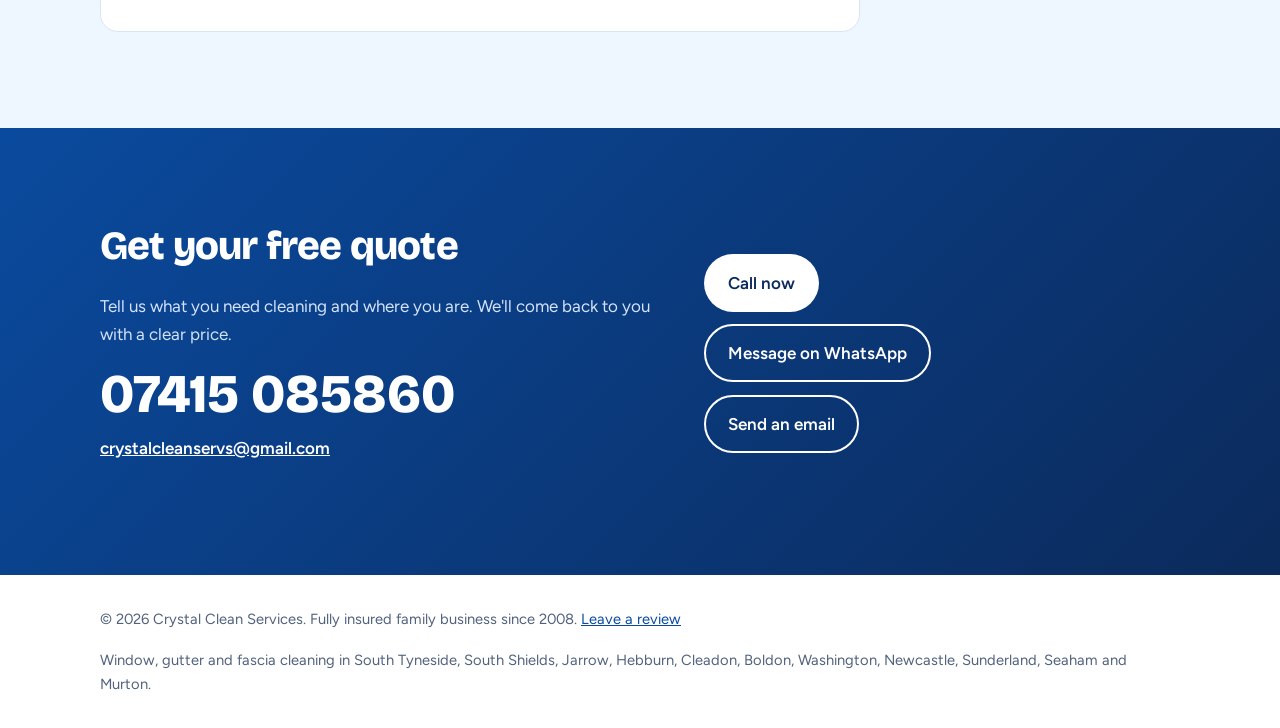
==== commit 43e24aa4: "Add files via upload" ====
--- a/index.html
+++ b/index.html
@@ -183,7 +183,10 @@
 /* areas */
 .areas{background:var(--wash)}
 .area-list{display:flex;flex-wrap:wrap;gap:.7rem;list-style:none;padding:0;margin:1.5rem 0}
-.area-list li{background:#fff;border:1px solid var(--line);border-radius:999px;padding:.5rem 1.2rem;font-weight:600;color:var(--navy)}
+.area-list li{background:#fff;border:1px solid var(--line);border-radius:16px;font-weight:600;color:var(--navy);transition:border-color .2s,background .2s}
+.area-list li:hover{border-color:var(--sky);background:var(--wash)}
+.area-list a{display:block;padding:.55rem 1.2rem;color:inherit;text-decoration:none;border-radius:16px}
+.area-list small{display:block;font-weight:500;font-size:.82rem;line-height:1.3;color:var(--muted)}
 
 /* special offer banner (set from the Round Book app) */
 .offer{position:relative;background:linear-gradient(90deg,var(--navy),var(--blue));color:#fff;padding:.85rem 3rem .85rem 1rem;text-align:center}
@@ -390,9 +393,19 @@
 <section class="areas" id="areas">
   <div class="wrap">
     <h2>Window cleaners serving South Tyneside, South Shields, Jarrow, Hebburn, Cleadon, Boldon, Washington, Newcastle, Sunderland, Seaham and Murton</h2>
-    <p>We work across these areas and the villages and estates around them. Not sure if we cover you? Get in touch and we'll let you know.</p>
+    <p>We work across these areas and the villages and estates around them. Tap your area to see its postcodes and what we do there. Not sure if we cover you? Get in touch and we'll let you know.</p>
     <ul class="area-list">
-      <li>South Tyneside</li><li>South Shields</li><li>Jarrow</li><li>Hebburn</li><li>Cleadon</li><li>Boldon</li><li>Washington</li><li>Newcastle</li><li>Sunderland</li><li>Seaham</li><li>Murton</li>
+      <li><a href="areas/south-tyneside/">South Tyneside<small>NE31–NE36, SR6</small></a></li>
+      <li><a href="areas/south-shields/">South Shields<small>NE33, NE34</small></a></li>
+      <li><a href="areas/jarrow/">Jarrow<small>NE32</small></a></li>
+      <li><a href="areas/hebburn/">Hebburn<small>NE31</small></a></li>
+      <li><a href="areas/cleadon/">Cleadon<small>SR6</small></a></li>
+      <li><a href="areas/boldon/">Boldon<small>NE35, NE36</small></a></li>
+      <li><a href="areas/washington/">Washington<small>NE37, NE38</small></a></li>
+      <li><a href="areas/newcastle/">Newcastle<small>NE1–NE7, NE12, NE13, NE15</small></a></li>
+      <li><a href="areas/sunderland/">Sunderland<small>SR1–SR6</small></a></li>
+      <li><a href="areas/seaham/">Seaham<small>SR7</small></a></li>
+      <li><a href="areas/murton/">Murton<small>SR7</small></a></li>
     </ul>
   </div>
 </section>
@@ -492,6 +505,10 @@
 
   var LABEL = 'round-book-enquiry-v1';
   var $ = function(id){ return document.getElementById(id); };
+  try{ // arriving from an area page (?area=Jarrow): choose that area for them
+    var want = new URLSearchParams(location.search).get('area'), sel = $('eArea');
+    if(want && sel) for(var k = 0; k < sel.options.length; k++){ if(sel.options[k].value === want){ sel.selectedIndex = k; break; } }
+  }catch(e){}
   function b64(bytes){ var s = ''; new Uint8Array(bytes).forEach(function(b){ s += String.fromCharCode(b); }); return btoa(s); }
   function unb64(str){ var s = atob(str), o = new Uint8Array(s.length); for(var i = 0; i < s.length; i++) o[i] = s.charCodeAt(i); return o; }
   async function encrypt(obj){
